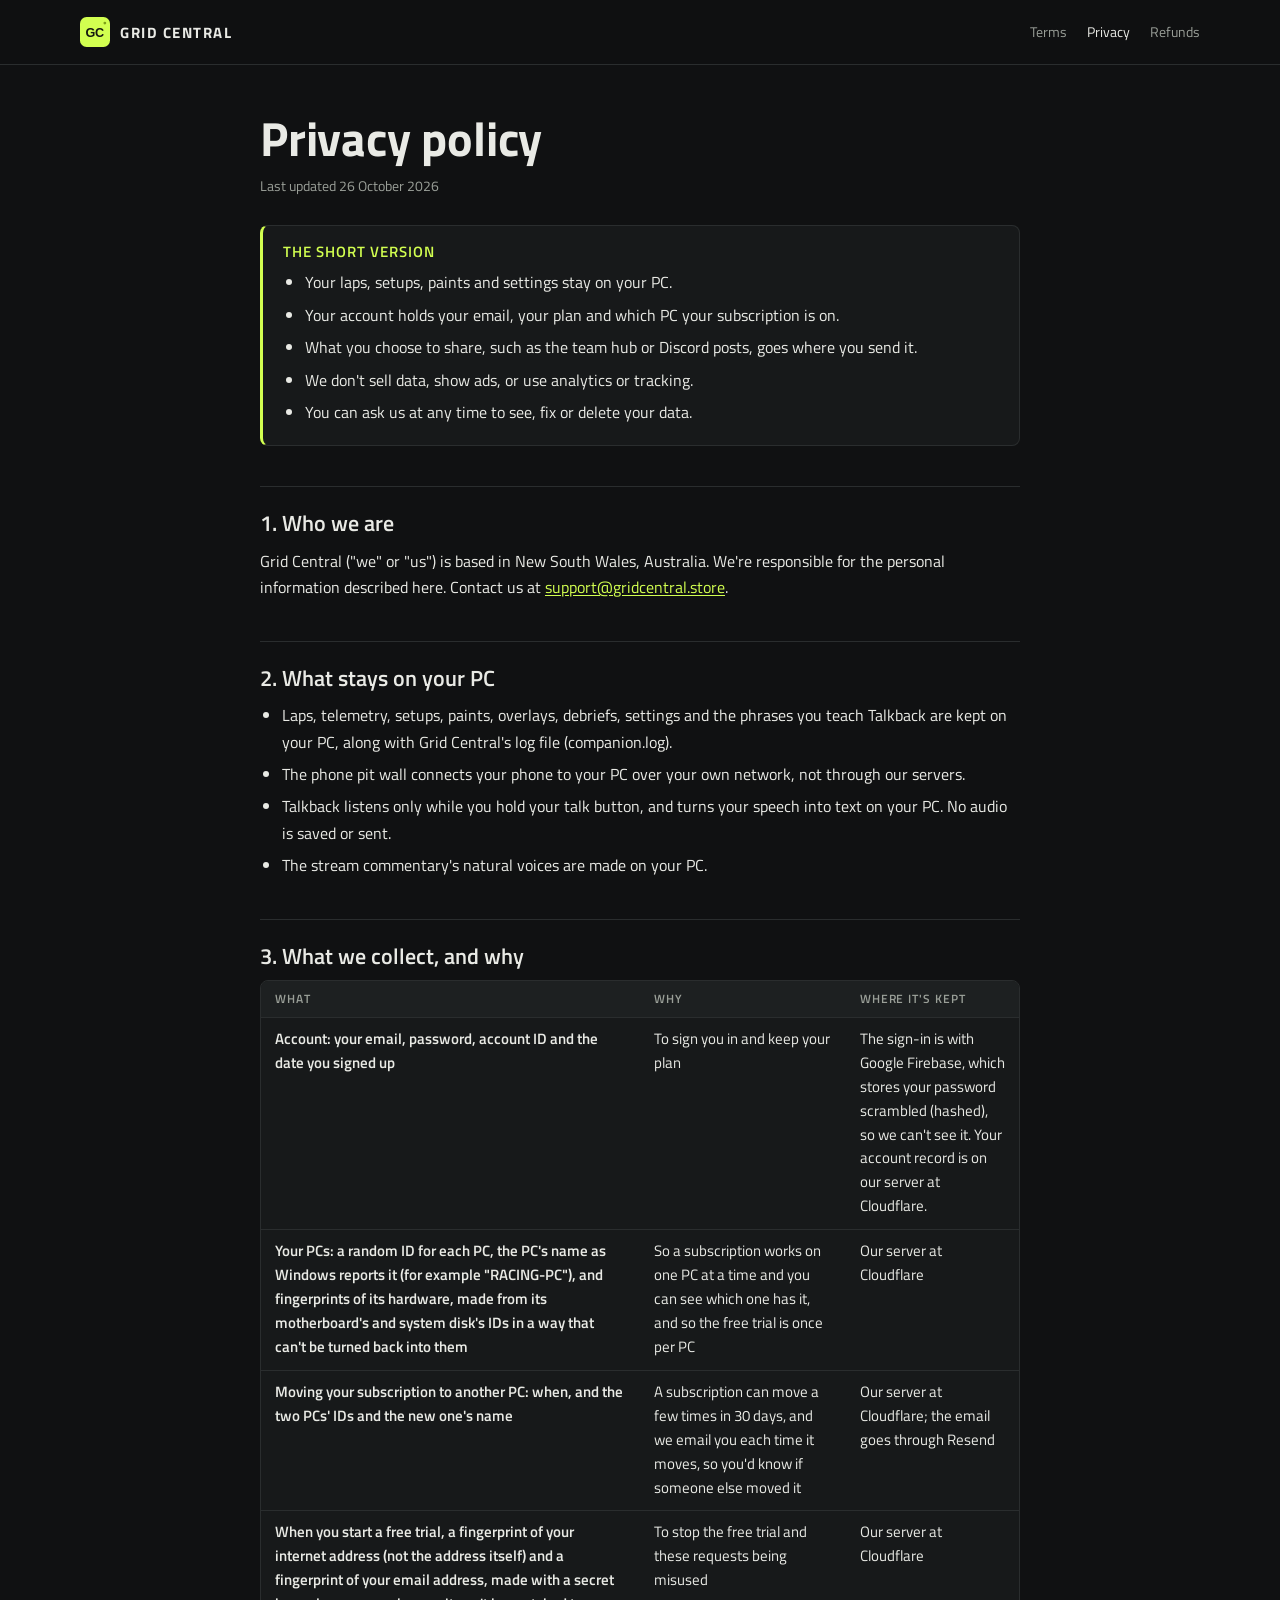
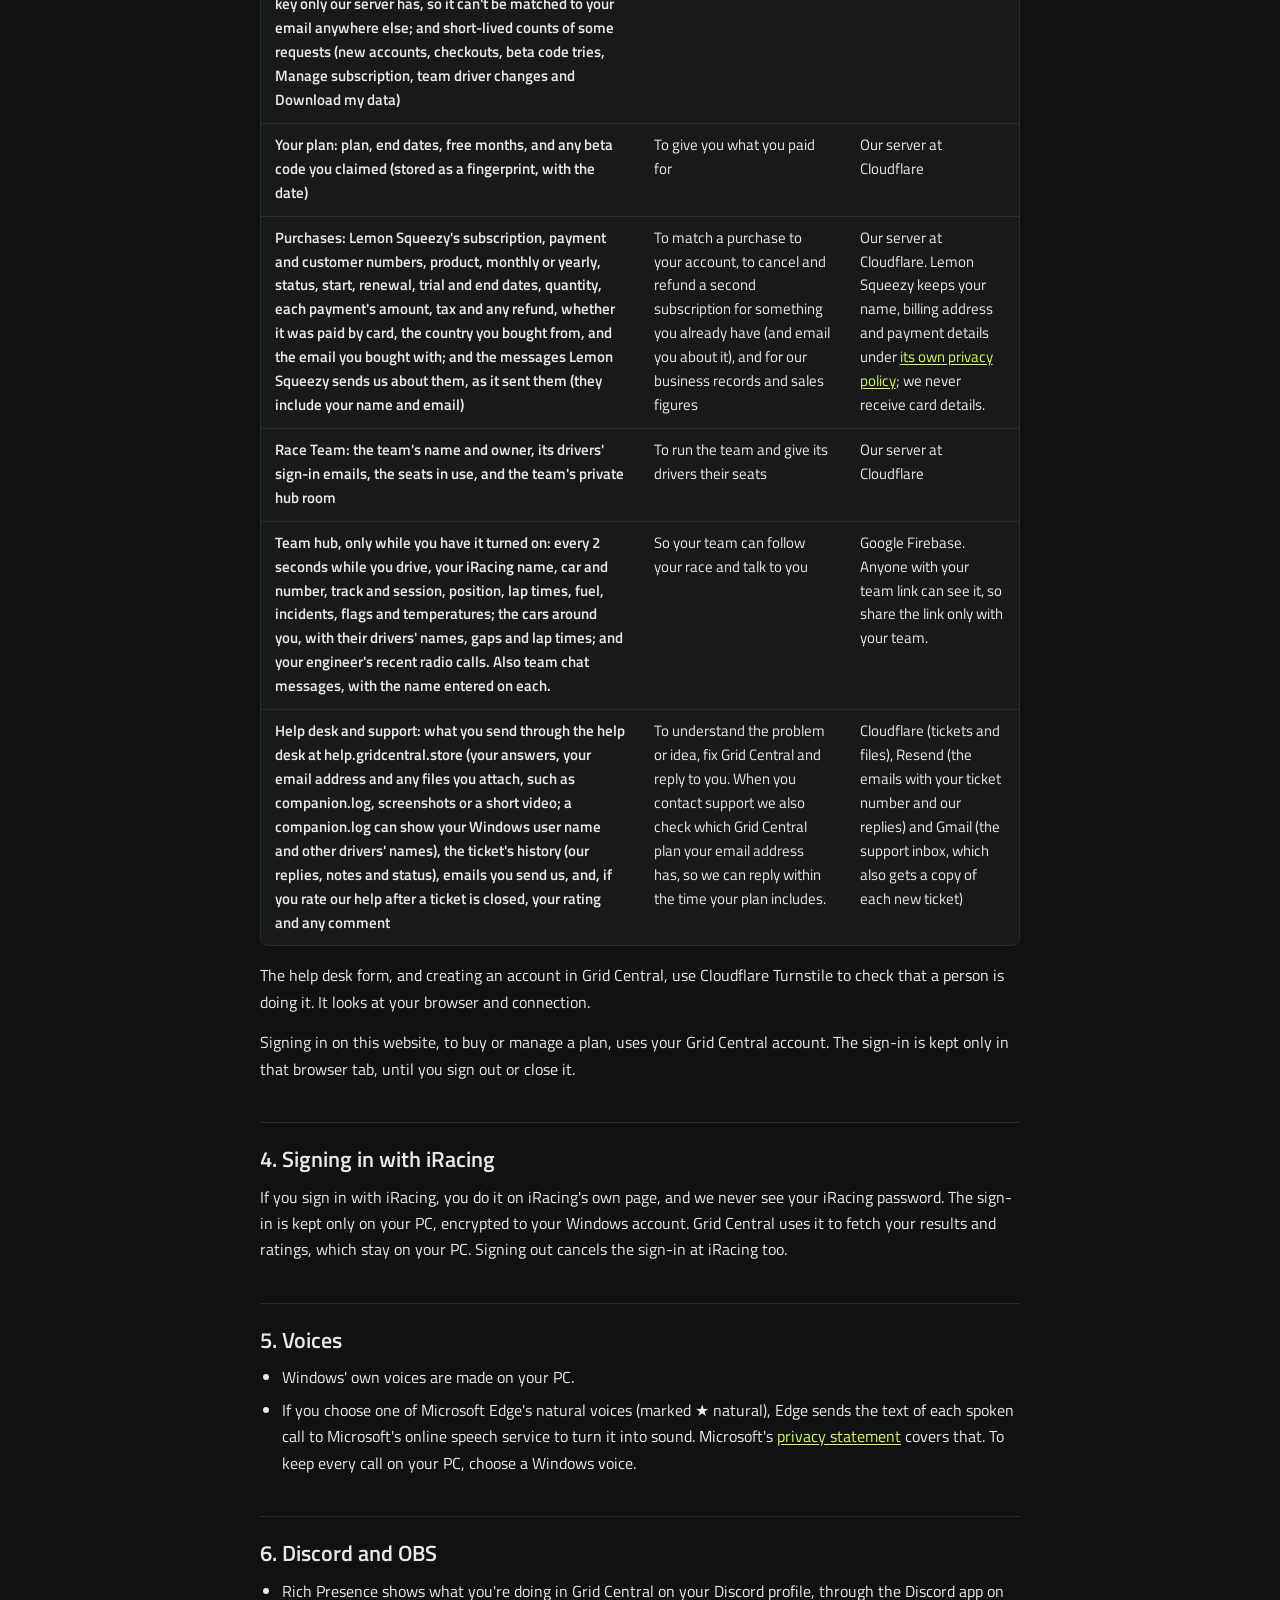
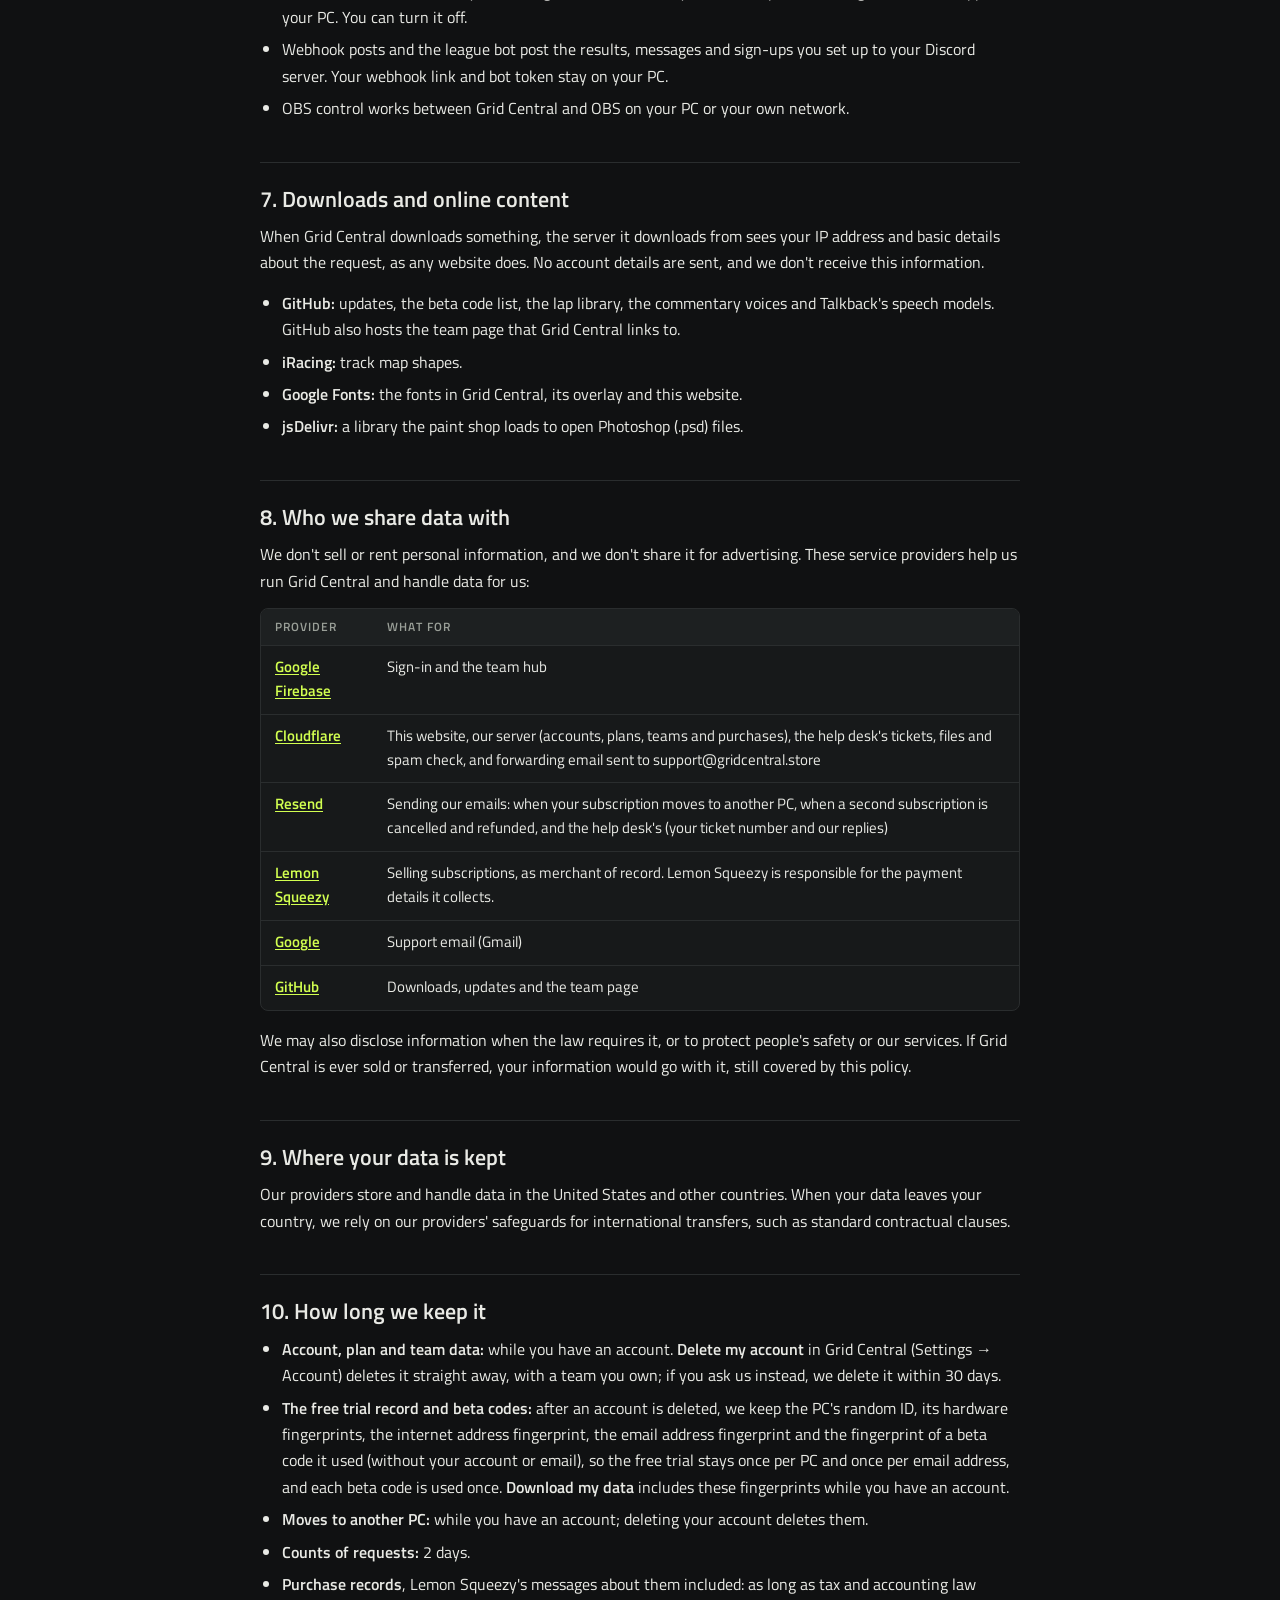
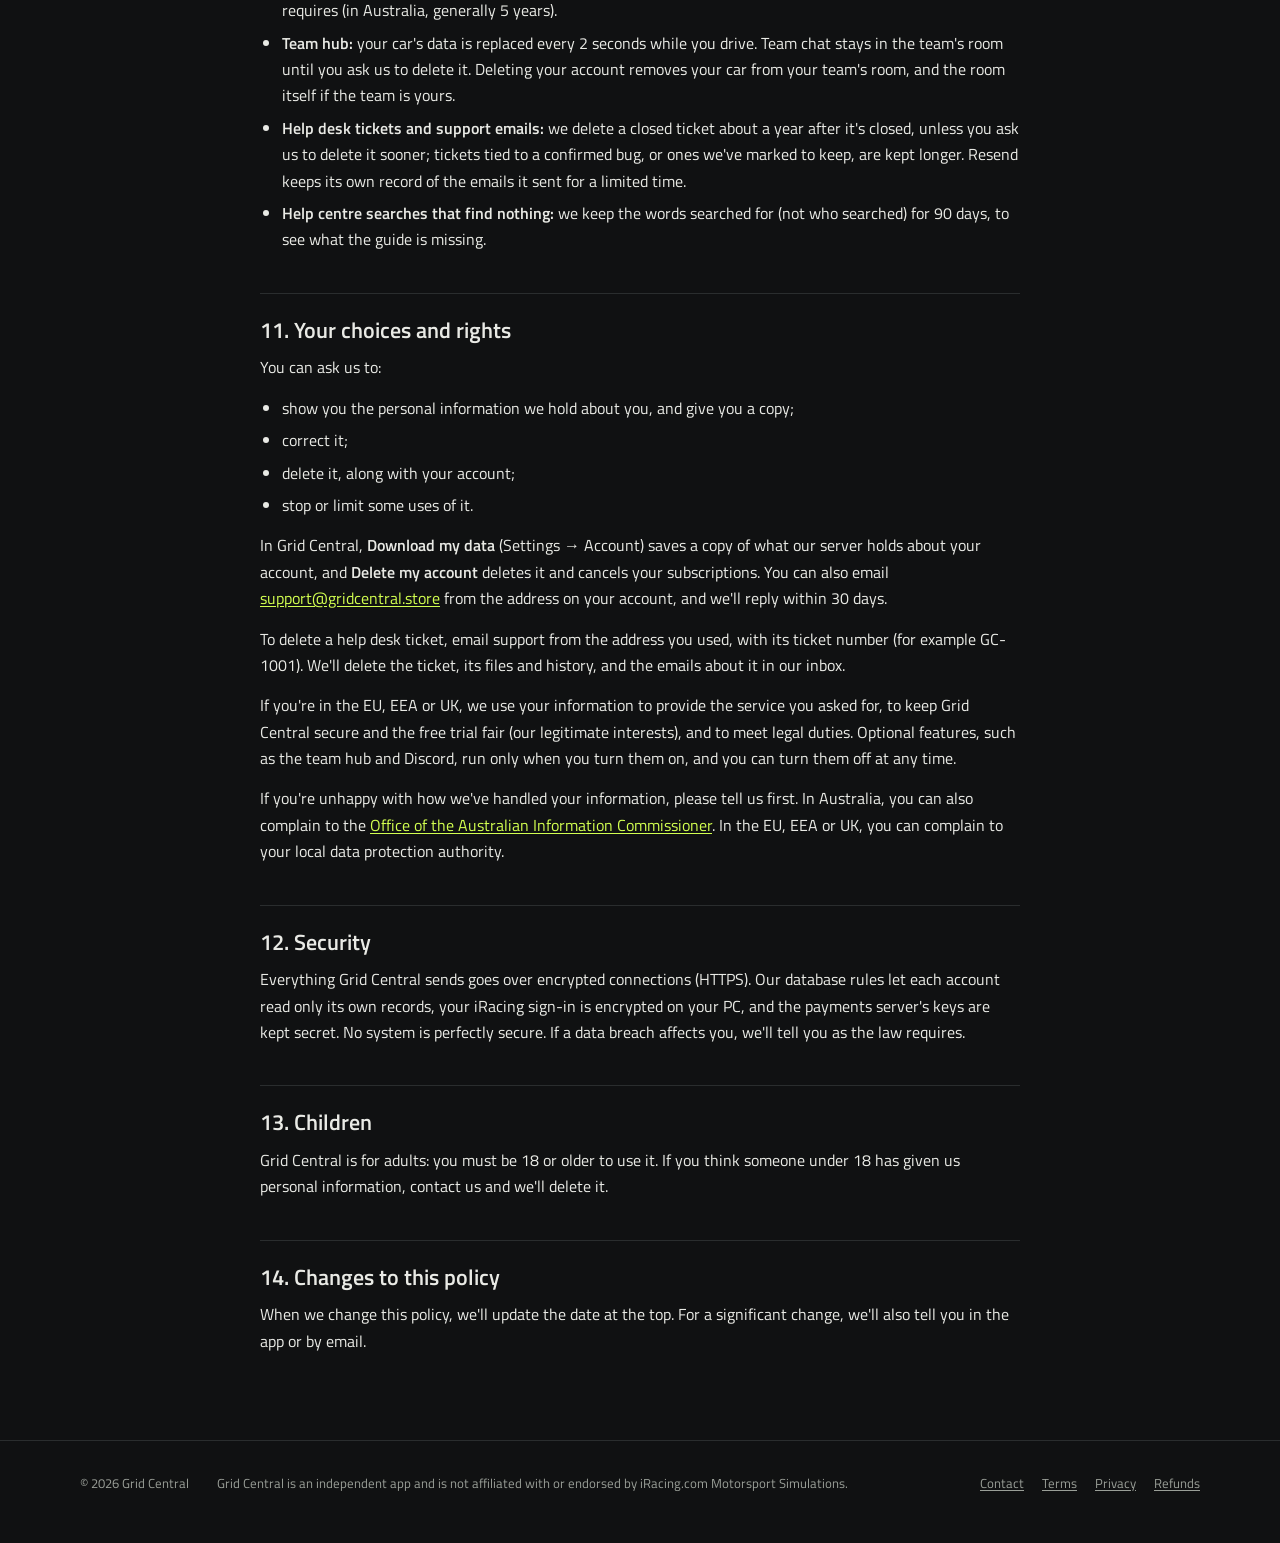
==== privacy.html @ d2983dd3 "Add files via upload" ====
<!doctype html>
<html lang="en">
<head>
<meta charset="utf-8">
<meta name="viewport" content="width=device-width, initial-scale=1">
<title>Privacy policy · Grid Central</title>
<meta name="description" content="What Grid Central keeps on your PC, what it sends, who it shares it with, and how to see or delete your data.">
<link rel="icon" href="site/icon.svg" type="image/svg+xml">
<link rel="stylesheet" href="site/fonts/fonts.css">
<link rel="stylesheet" href="site/legal.css">
</head>
<body>
<header>
  <div class="wrap">
    <a class="brand" href="index.html"><img src="site/icon.svg" alt="">GRID CENTRAL</a>
    <nav aria-label="Legal">
      <a href="terms.html">Terms</a>
      <a href="privacy.html" aria-current="page">Privacy</a>
      <a href="refunds.html">Refunds</a>
    </nav>
  </div>
</header>

<main>
  <h1>Privacy policy</h1>
  <p class="updated">Last updated 26 October 2026</p>

  <section class="short" aria-labelledby="short-h">
    <h2 id="short-h">The short version</h2>
    <ul>
      <li>Your laps, setups, paints and settings stay on your PC.</li>
      <li>Your account holds your email, your plan and which PC your subscription is on.</li>
      <li>What you choose to share, such as the team hub or Discord posts, goes where you send it.</li>
      <li>We don't sell data, show ads, or use analytics or tracking.</li>
      <li>You can ask us at any time to see, fix or delete your data.</li>
    </ul>
  </section>

  <h2 id="who">1. Who we are</h2>
  <p>Grid Central ("we" or "us") is based in New South Wales, Australia. We're responsible for the personal information described here. Contact us at <a href="mailto:support@gridcentral.store">support@gridcentral.store</a>.</p>

  <h2 id="on-your-pc">2. What stays on your PC</h2>
  <ul>
    <li>Laps, telemetry, setups, paints, overlays, debriefs, settings and the phrases you teach Talkback are kept on your PC, along with Grid Central's log file (companion.log).</li>
    <li>The phone pit wall connects your phone to your PC over your own network, not through our servers.</li>
    <li>Talkback listens only while you hold your talk button, and turns your speech into text on your PC. No audio is saved or sent.</li>
    <li>The stream commentary's natural voices are made on your PC.</li>
  </ul>

  <h2 id="collect">3. What we collect, and why</h2>
  <div class="table-wrap">
    <table>
      <thead><tr><th scope="col">What</th><th scope="col">Why</th><th scope="col">Where it's kept</th></tr></thead>
      <tbody>
        <tr>
          <th scope="row">Account: your email, password, account ID and the date you signed up</th>
          <td data-label="Why">To sign you in and keep your plan</td>
          <td data-label="Where">The sign-in is with Google Firebase, which stores your password scrambled (hashed), so we can't see it. Your account record is on our server at Cloudflare.</td>
        </tr>
        <tr>
          <th scope="row">Your PCs: a random ID for each PC, the PC's name as Windows reports it (for example "RACING-PC"), and fingerprints of its hardware, made from its motherboard's and system disk's IDs in a way that can't be turned back into them</th>
          <td data-label="Why">So a subscription works on one PC at a time and you can see which one has it, and so the free trial is once per PC</td>
          <td data-label="Where">Our server at Cloudflare</td>
        </tr>
        <tr>
          <th scope="row">Moving your subscription to another PC: when, and the two PCs' IDs and the new one's name</th>
          <td data-label="Why">A subscription can move a few times in 30 days, and we email you each time it moves, so you'd know if someone else moved it</td>
          <td data-label="Where">Our server at Cloudflare; the email goes through Resend</td>
        </tr>
        <tr>
          <th scope="row">When you start a free trial, a fingerprint of your internet address (not the address itself) and a fingerprint of your email address, made with a secret key only our server has, so it can't be matched to your email anywhere else; and short-lived counts of some requests (new accounts, checkouts, beta code tries, Manage subscription, team driver changes and Download my data)</th>
          <td data-label="Why">To stop the free trial and these requests being misused</td>
          <td data-label="Where">Our server at Cloudflare</td>
        </tr>
        <tr>
          <th scope="row">Your plan: plan, end dates, free months, and any beta code you claimed (stored as a fingerprint, with the date)</th>
          <td data-label="Why">To give you what you paid for</td>
          <td data-label="Where">Our server at Cloudflare</td>
        </tr>
        <tr>
          <th scope="row">Purchases: Lemon Squeezy's subscription, payment and customer numbers, product, monthly or yearly, status, start, renewal, trial and end dates, quantity, each payment's amount, tax and any refund, whether it was paid by card, the country you bought from, and the email you bought with; and the messages Lemon Squeezy sends us about them, as it sent them (they include your name and email)</th>
          <td data-label="Why">To match a purchase to your account, to cancel and refund a second subscription for something you already have (and email you about it), and for our business records and sales figures</td>
          <td data-label="Where">Our server at Cloudflare. Lemon Squeezy keeps your name, billing address and payment details under <a href="https://www.lemonsqueezy.com/privacy">its own privacy policy</a>; we never receive card details.</td>
        </tr>
        <tr>
          <th scope="row">Race Team: the team's name and owner, its drivers' sign-in emails, the seats in use, and the team's private hub room</th>
          <td data-label="Why">To run the team and give its drivers their seats</td>
          <td data-label="Where">Our server at Cloudflare</td>
        </tr>
        <tr>
          <th scope="row">Team hub, only while you have it turned on: every 2 seconds while you drive, your iRacing name, car and number, track and session, position, lap times, fuel, incidents, flags and temperatures; the cars around you, with their drivers' names, gaps and lap times; and your engineer's recent radio calls. Also team chat messages, with the name entered on each.</th>
          <td data-label="Why">So your team can follow your race and talk to you</td>
          <td data-label="Where">Google Firebase. Anyone with your team link can see it, so share the link only with your team.</td>
        </tr>
        <tr>
          <th scope="row">Help desk and support: what you send through the help desk at help.gridcentral.store (your answers, your email address and any files you attach, such as companion.log, screenshots or a short video; a companion.log can show your Windows user name and other drivers' names), the ticket's history (our replies, notes and status), emails you send us, and, if you rate our help after a ticket is closed, your rating and any comment</th>
          <td data-label="Why">To understand the problem or idea, fix Grid Central and reply to you. When you contact support we also check which Grid Central plan your email address has, so we can reply within the time your plan includes.</td>
          <td data-label="Where">Cloudflare (tickets and files), Resend (the emails with your ticket number and our replies) and Gmail (the support inbox, which also gets a copy of each new ticket)</td>
        </tr>
      </tbody>
    </table>
  </div>
  <p>The help desk form, and creating an account in Grid Central, use Cloudflare Turnstile to check that a person is doing it. It looks at your browser and connection.</p>
  <p>Signing in on this website, to buy or manage a plan, uses your Grid Central account. The sign-in is kept only in that browser tab, until you sign out or close it.</p>

  <h2 id="iracing">4. Signing in with iRacing</h2>
  <p>If you sign in with iRacing, you do it on iRacing's own page, and we never see your iRacing password. The sign-in is kept only on your PC, encrypted to your Windows account. Grid Central uses it to fetch your results and ratings, which stay on your PC. Signing out cancels the sign-in at iRacing too.</p>

  <h2 id="voices">5. Voices</h2>
  <ul>
    <li>Windows' own voices are made on your PC.</li>
    <li>If you choose one of Microsoft Edge's natural voices (marked ★ natural), Edge sends the text of each spoken call to Microsoft's online speech service to turn it into sound. Microsoft's <a href="https://privacy.microsoft.com/privacystatement">privacy statement</a> covers that. To keep every call on your PC, choose a Windows voice.</li>
  </ul>

  <h2 id="discord">6. Discord and OBS</h2>
  <ul>
    <li>Rich Presence shows what you're doing in Grid Central on your Discord profile, through the Discord app on your PC. You can turn it off.</li>
    <li>Webhook posts and the league bot post the results, messages and sign-ups you set up to your Discord server. Your webhook link and bot token stay on your PC.</li>
    <li>OBS control works between Grid Central and OBS on your PC or your own network.</li>
  </ul>

  <h2 id="downloads">7. Downloads and online content</h2>
  <p>When Grid Central downloads something, the server it downloads from sees your IP address and basic details about the request, as any website does. No account details are sent, and we don't receive this information.</p>
  <ul>
    <li><strong>GitHub:</strong> updates, the beta code list, the lap library, the commentary voices and Talkback's speech models. GitHub also hosts the team page that Grid Central links to.</li>
    <li><strong>iRacing:</strong> track map shapes.</li>
    <li><strong>Google Fonts:</strong> the fonts in Grid Central, its overlay and this website.</li>
    <li><strong>jsDelivr:</strong> a library the paint shop loads to open Photoshop (.psd) files.</li>
  </ul>

  <h2 id="sharing">8. Who we share data with</h2>
  <p>We don't sell or rent personal information, and we don't share it for advertising. These service providers help us run Grid Central and handle data for us:</p>
  <div class="table-wrap">
    <table>
      <thead><tr><th scope="col">Provider</th><th scope="col">What for</th></tr></thead>
      <tbody>
        <tr><th scope="row"><a href="https://firebase.google.com/support/privacy">Google Firebase</a></th><td data-label="What for">Sign-in and the team hub</td></tr>
        <tr><th scope="row"><a href="https://www.cloudflare.com/privacypolicy/">Cloudflare</a></th><td data-label="What for">This website, our server (accounts, plans, teams and purchases), the help desk's tickets, files and spam check, and forwarding email sent to support@gridcentral.store</td></tr>
        <tr><th scope="row"><a href="https://resend.com/legal/privacy-policy">Resend</a></th><td data-label="What for">Sending our emails: when your subscription moves to another PC, when a second subscription is cancelled and refunded, and the help desk's (your ticket number and our replies)</td></tr>
        <tr><th scope="row"><a href="https://www.lemonsqueezy.com/privacy">Lemon Squeezy</a></th><td data-label="What for">Selling subscriptions, as merchant of record. Lemon Squeezy is responsible for the payment details it collects.</td></tr>
        <tr><th scope="row"><a href="https://policies.google.com/privacy">Google</a></th><td data-label="What for">Support email (Gmail)</td></tr>
        <tr><th scope="row"><a href="https://docs.github.com/en/site-policy/privacy-policies/github-general-privacy-statement">GitHub</a></th><td data-label="What for">Downloads, updates and the team page</td></tr>
      </tbody>
    </table>
  </div>
  <p>We may also disclose information when the law requires it, or to protect people's safety or our services. If Grid Central is ever sold or transferred, your information would go with it, still covered by this policy.</p>

  <h2 id="where">9. Where your data is kept</h2>
  <p>Our providers store and handle data in the United States and other countries. When your data leaves your country, we rely on our providers' safeguards for international transfers, such as standard contractual clauses.</p>

  <h2 id="how-long">10. How long we keep it</h2>
  <ul>
    <li><strong>Account, plan and team data:</strong> while you have an account. <strong>Delete my account</strong> in Grid Central (Settings → Account) deletes it straight away, with a team you own; if you ask us instead, we delete it within 30 days.</li>
    <li><strong>The free trial record and beta codes:</strong> after an account is deleted, we keep the PC's random ID, its hardware fingerprints, the internet address fingerprint, the email address fingerprint and the fingerprint of a beta code it used (without your account or email), so the free trial stays once per PC and once per email address, and each beta code is used once. <strong>Download my data</strong> includes these fingerprints while you have an account.</li>
    <li><strong>Moves to another PC:</strong> while you have an account; deleting your account deletes them.</li>
    <li><strong>Counts of requests:</strong> 2 days.</li>
    <li><strong>Purchase records</strong>, Lemon Squeezy's messages about them included: as long as tax and accounting law requires (in Australia, generally 5 years).</li>
    <li><strong>Team hub:</strong> your car's data is replaced every 2 seconds while you drive. Team chat stays in the team's room until you ask us to delete it. Deleting your account removes your car from your team's room, and the room itself if the team is yours.</li>
    <li><strong>Help desk tickets and support emails:</strong> we delete a closed ticket about a year after it's closed, unless you ask us to delete it sooner; tickets tied to a confirmed bug, or ones we've marked to keep, are kept longer. Resend keeps its own record of the emails it sent for a limited time.</li>
    <li><strong>Help centre searches that find nothing:</strong> we keep the words searched for (not who searched) for 90 days, to see what the guide is missing.</li>
  </ul>

  <h2 id="rights">11. Your choices and rights</h2>
  <p>You can ask us to:</p>
  <ul>
    <li>show you the personal information we hold about you, and give you a copy;</li>
    <li>correct it;</li>
    <li>delete it, along with your account;</li>
    <li>stop or limit some uses of it.</li>
  </ul>
  <p>In Grid Central, <strong>Download my data</strong> (Settings → Account) saves a copy of what our server holds about your account, and <strong>Delete my account</strong> deletes it and cancels your subscriptions. You can also email <a href="mailto:support@gridcentral.store">support@gridcentral.store</a> from the address on your account, and we'll reply within 30 days.</p>
  <p>To delete a help desk ticket, email support from the address you used, with its ticket number (for example GC-1001). We'll delete the ticket, its files and history, and the emails about it in our inbox.</p>
  <p>If you're in the EU, EEA or UK, we use your information to provide the service you asked for, to keep Grid Central secure and the free trial fair (our legitimate interests), and to meet legal duties. Optional features, such as the team hub and Discord, run only when you turn them on, and you can turn them off at any time.</p>
  <p>If you're unhappy with how we've handled your information, please tell us first. In Australia, you can also complain to the <a href="https://www.oaic.gov.au/">Office of the Australian Information Commissioner</a>. In the EU, EEA or UK, you can complain to your local data protection authority.</p>

  <h2 id="security">12. Security</h2>
  <p>Everything Grid Central sends goes over encrypted connections (HTTPS). Our database rules let each account read only its own records, your iRacing sign-in is encrypted on your PC, and the payments server's keys are kept secret. No system is perfectly secure. If a data breach affects you, we'll tell you as the law requires.</p>

  <h2 id="children">13. Children</h2>
  <p>Grid Central is for adults: you must be 18 or older to use it. If you think someone under 18 has given us personal information, contact us and we'll delete it.</p>

  <h2 id="changes">14. Changes to this policy</h2>
  <p>When we change this policy, we'll update the date at the top. For a significant change, we'll also tell you in the app or by email.</p>
</main>

<footer>
  <div class="wrap">
    <span>© 2026 Grid Central</span>
    <span>Grid Central is an independent app and is not affiliated with or endorsed by iRacing.com Motorsport Simulations.</span>
    <div class="links">
      <a href="mailto:support@gridcentral.store?subject=Grid%20Central%3A%20help">Contact</a>
      <a href="terms.html">Terms</a>
      <a href="privacy.html">Privacy</a>
      <a href="refunds.html">Refunds</a>
    </div>
  </div>
</footer>
</body>
</html>
---- site/fonts/fonts.css ----
/* Grid Central's fonts, bundled so nothing is fetched from Google, all under the SIL Open Font License 1.1 (see the
   OFL-*.txt files): Titillium Web is the app's text (owner, 21 Oct 2026), Space Grotesk its logo, and DM Sans and
   Space Grotesk the overlays' and the paint shop's. In the latin and latin-ext subsets as Google Fonts serves them:
   DM Sans v17 and Space Grotesk v22 (variable, 400-700, fetched 18 Oct 2026), Titillium Web v19 (400, 600 and 700,
   fetched 21 Oct 2026; it has no 500, so 500 shows as 400). */
/* DM Sans, latin-ext */
@font-face {
  font-family: 'DM Sans';
  font-style: normal;
  font-weight: 400 700;
  font-display: swap;
  src: url(DMSans-latin-ext.woff2) format('woff2');
  unicode-range: U+0100-02BA, U+02BD-02C5, U+02C7-02CC, U+02CE-02D7, U+02DD-02FF, U+0304, U+0308, U+0329, U+1D00-1DBF, U+1E00-1E9F, U+1EF2-1EFF, U+2020, U+20A0-20AB, U+20AD-20C4, U+2113, U+2C60-2C7F, U+A720-A7FF;
}
/* DM Sans, latin */
@font-face {
  font-family: 'DM Sans';
  font-style: normal;
  font-weight: 400 700;
  font-display: swap;
  src: url(DMSans-latin.woff2) format('woff2');
  unicode-range: U+0000-00FF, U+0131, U+0152-0153, U+02BB-02BC, U+02C6, U+02DA, U+02DC, U+0304, U+0308, U+0329, U+2000-206F, U+20AC, U+2122, U+2191, U+2193, U+2212, U+2215, U+FEFF, U+FFFD;
}
/* Space Grotesk, latin-ext */
@font-face {
  font-family: 'Space Grotesk';
  font-style: normal;
  font-weight: 400 700;
  font-display: swap;
  src: url(SpaceGrotesk-latin-ext.woff2) format('woff2');
  unicode-range: U+0100-02BA, U+02BD-02C5, U+02C7-02CC, U+02CE-02D7, U+02DD-02FF, U+0304, U+0308, U+0329, U+1D00-1DBF, U+1E00-1E9F, U+1EF2-1EFF, U+2020, U+20A0-20AB, U+20AD-20C4, U+2113, U+2C60-2C7F, U+A720-A7FF;
}
/* Space Grotesk, latin */
@font-face {
  font-family: 'Space Grotesk';
  font-style: normal;
  font-weight: 400 700;
  font-display: swap;
  src: url(SpaceGrotesk-latin.woff2) format('woff2');
  unicode-range: U+0000-00FF, U+0131, U+0152-0153, U+02BB-02BC, U+02C6, U+02DA, U+02DC, U+0304, U+0308, U+0329, U+2000-206F, U+20AC, U+2122, U+2191, U+2193, U+2212, U+2215, U+FEFF, U+FFFD;
}
/* Titillium Web 400, latin-ext */
@font-face {
  font-family: 'Titillium Web';
  font-style: normal;
  font-weight: 400;
  font-display: swap;
  src: url(TitilliumWeb-400-latin-ext.woff2) format('woff2');
  unicode-range: U+0100-02BA, U+02BD-02C5, U+02C7-02CC, U+02CE-02D7, U+02DD-02FF, U+0304, U+0308, U+0329, U+1D00-1DBF, U+1E00-1E9F, U+1EF2-1EFF, U+2020, U+20A0-20AB, U+20AD-20C4, U+2113, U+2C60-2C7F, U+A720-A7FF;
}
/* Titillium Web 400, latin */
@font-face {
  font-family: 'Titillium Web';
  font-style: normal;
  font-weight: 400;
  font-display: swap;
  src: url(TitilliumWeb-400-latin.woff2) format('woff2');
  unicode-range: U+0000-00FF, U+0131, U+0152-0153, U+02BB-02BC, U+02C6, U+02DA, U+02DC, U+0304, U+0308, U+0329, U+2000-206F, U+20AC, U+2122, U+2191, U+2193, U+2212, U+2215, U+FEFF, U+FFFD;
}
/* Titillium Web 600, latin-ext */
@font-face {
  font-family: 'Titillium Web';
  font-style: normal;
  font-weight: 600;
  font-display: swap;
  src: url(TitilliumWeb-600-latin-ext.woff2) format('woff2');
  unicode-range: U+0100-02BA, U+02BD-02C5, U+02C7-02CC, U+02CE-02D7, U+02DD-02FF, U+0304, U+0308, U+0329, U+1D00-1DBF, U+1E00-1E9F, U+1EF2-1EFF, U+2020, U+20A0-20AB, U+20AD-20C4, U+2113, U+2C60-2C7F, U+A720-A7FF;
}
/* Titillium Web 600, latin */
@font-face {
  font-family: 'Titillium Web';
  font-style: normal;
  font-weight: 600;
  font-display: swap;
  src: url(TitilliumWeb-600-latin.woff2) format('woff2');
  unicode-range: U+0000-00FF, U+0131, U+0152-0153, U+02BB-02BC, U+02C6, U+02DA, U+02DC, U+0304, U+0308, U+0329, U+2000-206F, U+20AC, U+2122, U+2191, U+2193, U+2212, U+2215, U+FEFF, U+FFFD;
}
/* Titillium Web 700, latin-ext */
@font-face {
  font-family: 'Titillium Web';
  font-style: normal;
  font-weight: 700;
  font-display: swap;
  src: url(TitilliumWeb-700-latin-ext.woff2) format('woff2');
  unicode-range: U+0100-02BA, U+02BD-02C5, U+02C7-02CC, U+02CE-02D7, U+02DD-02FF, U+0304, U+0308, U+0329, U+1D00-1DBF, U+1E00-1E9F, U+1EF2-1EFF, U+2020, U+20A0-20AB, U+20AD-20C4, U+2113, U+2C60-2C7F, U+A720-A7FF;
}
/* Titillium Web 700, latin */
@font-face {
  font-family: 'Titillium Web';
  font-style: normal;
  font-weight: 700;
  font-display: swap;
  src: url(TitilliumWeb-700-latin.woff2) format('woff2');
  unicode-range: U+0000-00FF, U+0131, U+0152-0153, U+02BB-02BC, U+02C6, U+02DA, U+02DC, U+0304, U+0308, U+0329, U+2000-206F, U+20AC, U+2122, U+2191, U+2193, U+2212, U+2215, U+FEFF, U+FFFD;
}
---- site/legal.css ----
/* The terms, privacy and refund pages: one reading column in the website's colours and fonts. Tables turn into
   stacked rows on a phone, so nothing scrolls sideways. */
:root {
  --bg: #101112; --surface: #17191a; --surface-2: #1d2021; --border: #2a2d2e;
  --text: #e9eae5; --muted: #9a9f98; --lime: #d2ff50; --lime-ink: #151810; --warn: #ffb547;
  --font: 'Titillium Web', 'Segoe UI', Arial, sans-serif; --display: 'Titillium Web', 'Segoe UI', Arial, sans-serif; --brand: 'Space Grotesk', 'Titillium Web', sans-serif;
  color-scheme: dark;
}
* { box-sizing: border-box; }
body { margin: 0; background: var(--bg); color: var(--text); font: 16px/1.65 var(--font); }
a { color: var(--lime); text-underline-offset: 2px; }
:focus-visible { outline: 2px solid var(--lime); outline-offset: 2px; }
.wrap { width: min(1120px, 100% - 32px); margin: 0 auto; }

header { position: sticky; top: 0; z-index: 10; background: rgba(16, 17, 18, .92); backdrop-filter: blur(8px); border-bottom: 1px solid var(--border); }
header .wrap { display: flex; align-items: center; gap: 24px; min-height: 64px; flex-wrap: wrap; }
.brand { display: flex; align-items: center; gap: 10px; color: var(--text); text-decoration: none; font: 700 15px var(--brand); letter-spacing: 1.5px; }
.brand img { width: 30px; height: 30px; }
header nav { margin-left: auto; display: flex; gap: 20px; font-size: 14px; }
header nav a { color: var(--muted); text-decoration: none; }
header nav a:hover, header nav a[aria-current="page"] { color: var(--text); }

main { width: min(760px, 100% - 32px); margin: 0 auto; padding: 48px 0 72px; }
h1 { font: 700 clamp(34px, 6vw, 48px)/1.1 var(--display); letter-spacing: -.2px; margin: 0 0 8px; }
.updated { color: var(--muted); font-size: 14px; margin: 0 0 28px; }
h2 { font: 600 22px/1.3 var(--display); margin: 40px 0 10px; padding-top: 22px; border-top: 1px solid var(--border); }
h3 { font: 600 16px/1.4 var(--font); margin: 22px 0 6px; }
p, ul, ol { margin: 0 0 14px; }
ul, ol { padding-left: 22px; }
li { margin-bottom: 6px; }
strong { font-weight: 600; }

.short { background: var(--surface); border: 1px solid var(--border); border-left: 3px solid var(--lime); border-radius: 8px; padding: 16px 20px 6px; margin: 0 0 8px; }
.short h2 { margin: 0 0 8px; padding: 0; border: 0; font-size: 15px; letter-spacing: 1px; text-transform: uppercase; color: var(--lime); }

/* While the pages are drafts: a banner, and the answers still needed from the owner. */
.draft { background: color-mix(in srgb, var(--warn) 14%, var(--surface)); border: 1px solid color-mix(in srgb, var(--warn) 45%, transparent); color: var(--text); border-radius: 8px; padding: 12px 16px; font-size: 14px; margin: 0 0 24px; }
mark.todo { background: color-mix(in srgb, var(--warn) 22%, transparent); color: var(--warn); border-radius: 3px; padding: 0 3px; }

.table-wrap { background: var(--surface); border: 1px solid var(--border); border-radius: 8px; overflow-x: auto; margin: 0 0 16px; }
table { width: 100%; border-collapse: collapse; font-size: 14.5px; }
th, td { text-align: left; vertical-align: top; padding: 10px 14px; border-top: 1px solid var(--border); }
thead th { border-top: 0; background: var(--surface-2); color: var(--muted); font: 600 12px/1.3 var(--display); letter-spacing: .08em; text-transform: uppercase; }
tbody th { font-weight: 600; }

footer { border-top: 1px solid var(--border); padding: 32px 0 48px; color: var(--muted); font-size: 13px; }
footer .wrap { display: flex; flex-wrap: wrap; gap: 12px 28px; align-items: center; }
footer .links { display: flex; flex-wrap: wrap; gap: 18px; margin-left: auto; }
footer a { color: inherit; }

@media (max-width: 680px) {
  main { padding-top: 32px; }
  header nav { margin-left: 0; width: 100%; padding-bottom: 12px; }
  footer .links { margin-left: 0; }
  .table-wrap { overflow: visible; }
  table, tbody, tr, th, td { display: block; }
  thead { position: absolute; width: 1px; height: 1px; overflow: hidden; clip-path: inset(50%); }
  tr { padding: 12px 14px; border-top: 1px solid var(--border); }
  tbody tr:first-child { border-top: 0; }
  th, td { padding: 2px 0; border: 0; }
  td::before { content: attr(data-label) ": "; color: var(--muted); font-weight: 600; }
}
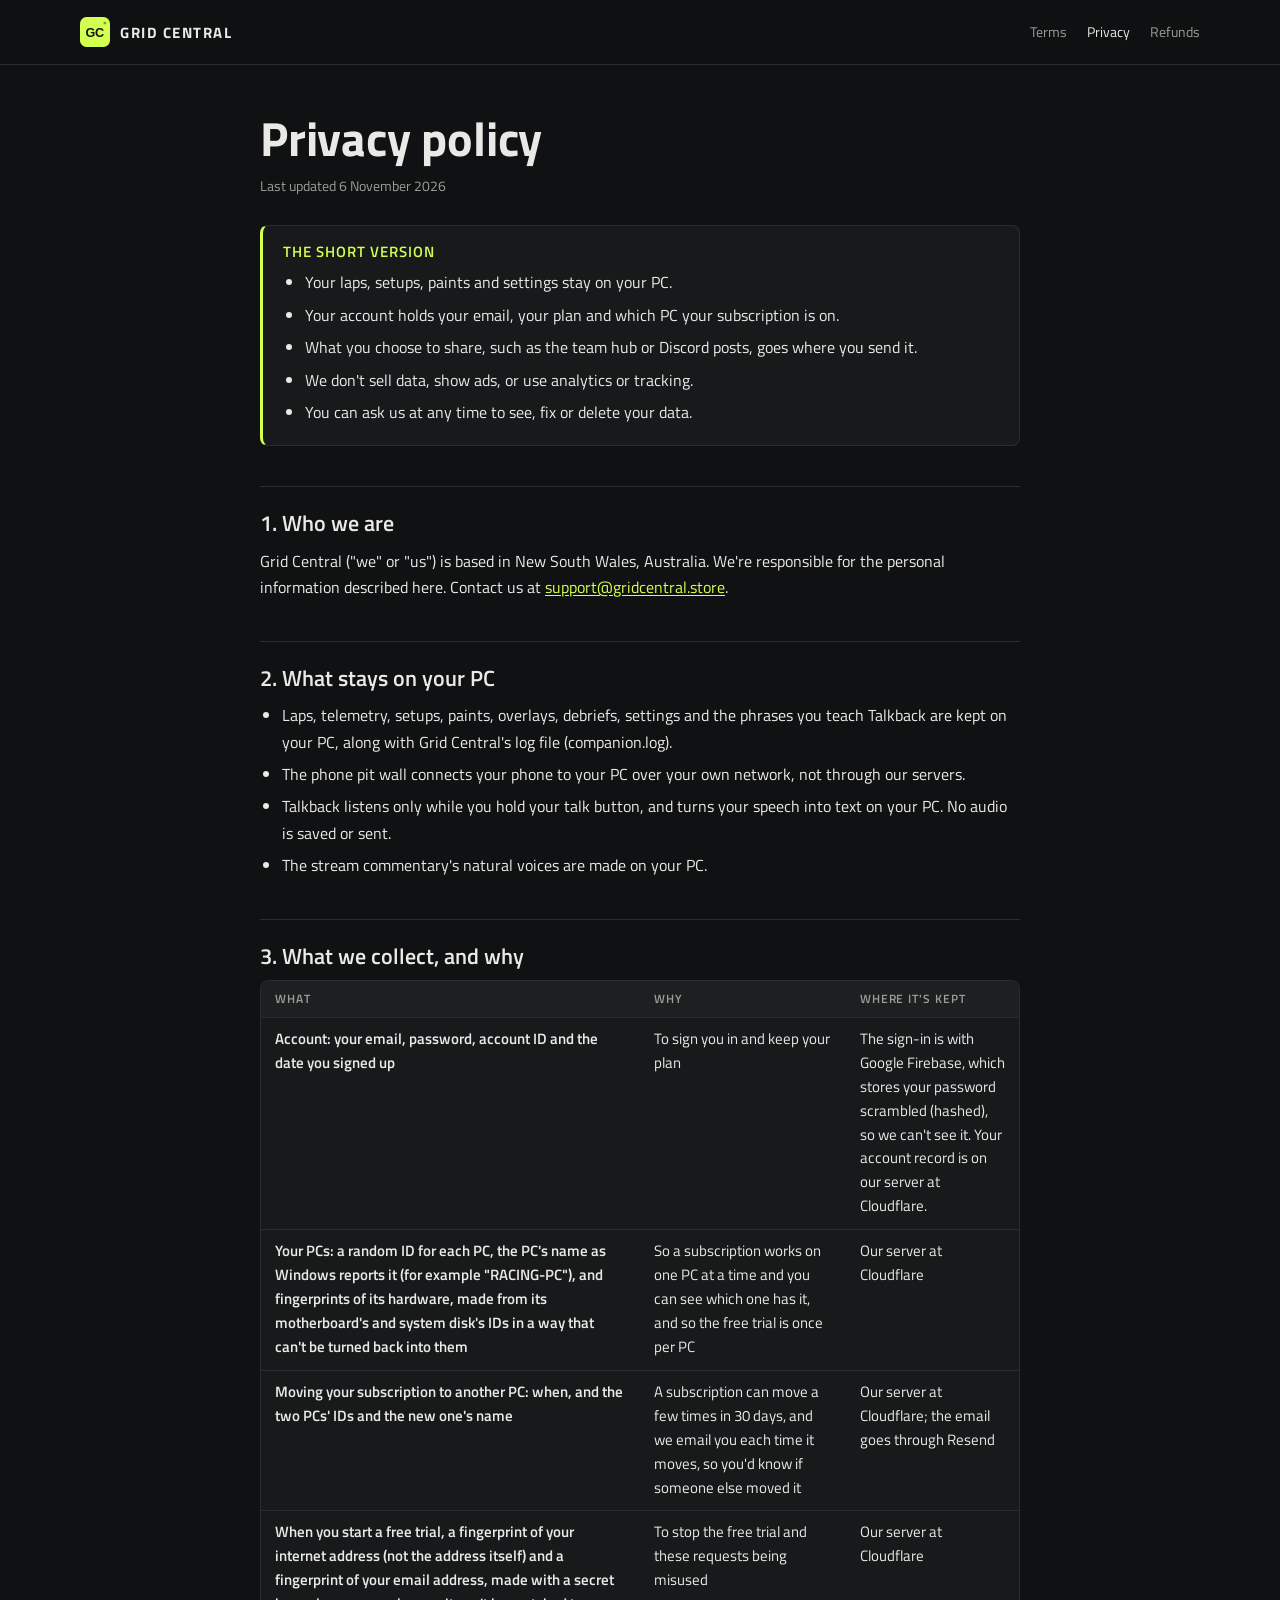
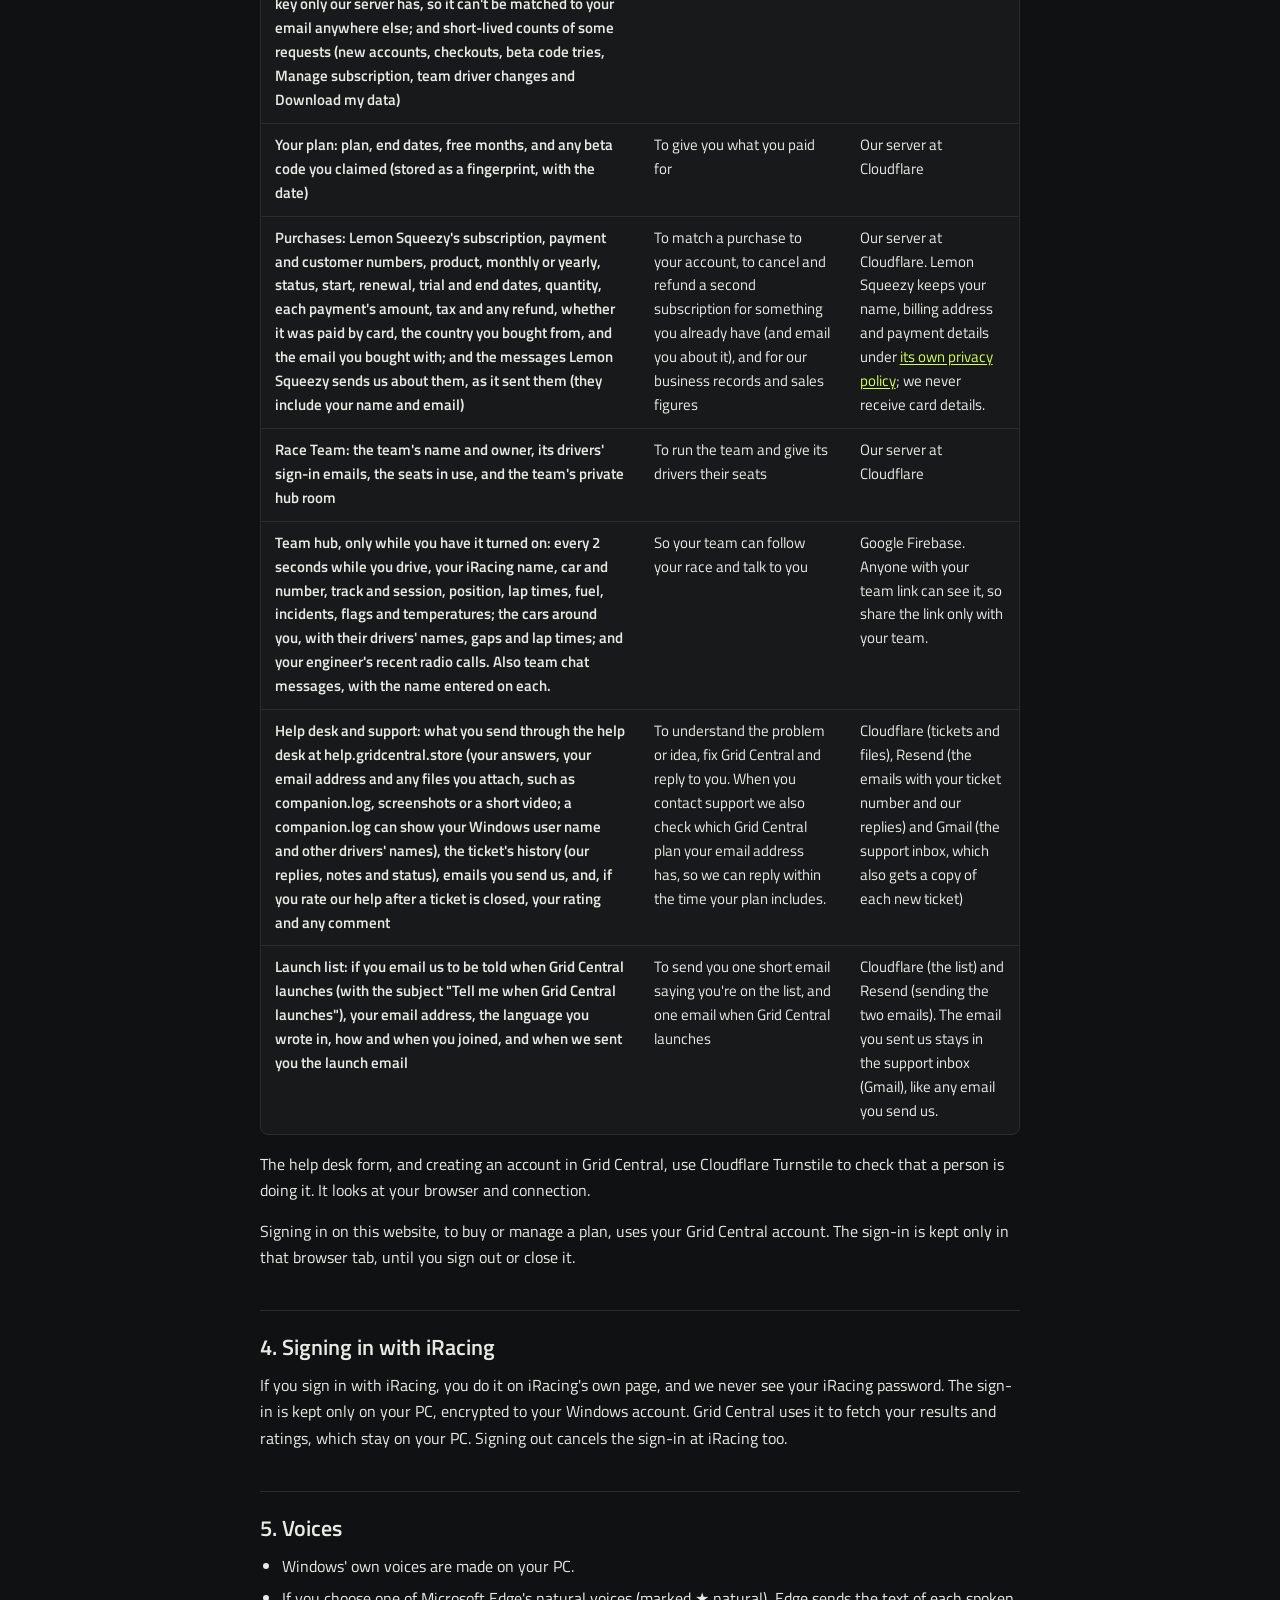
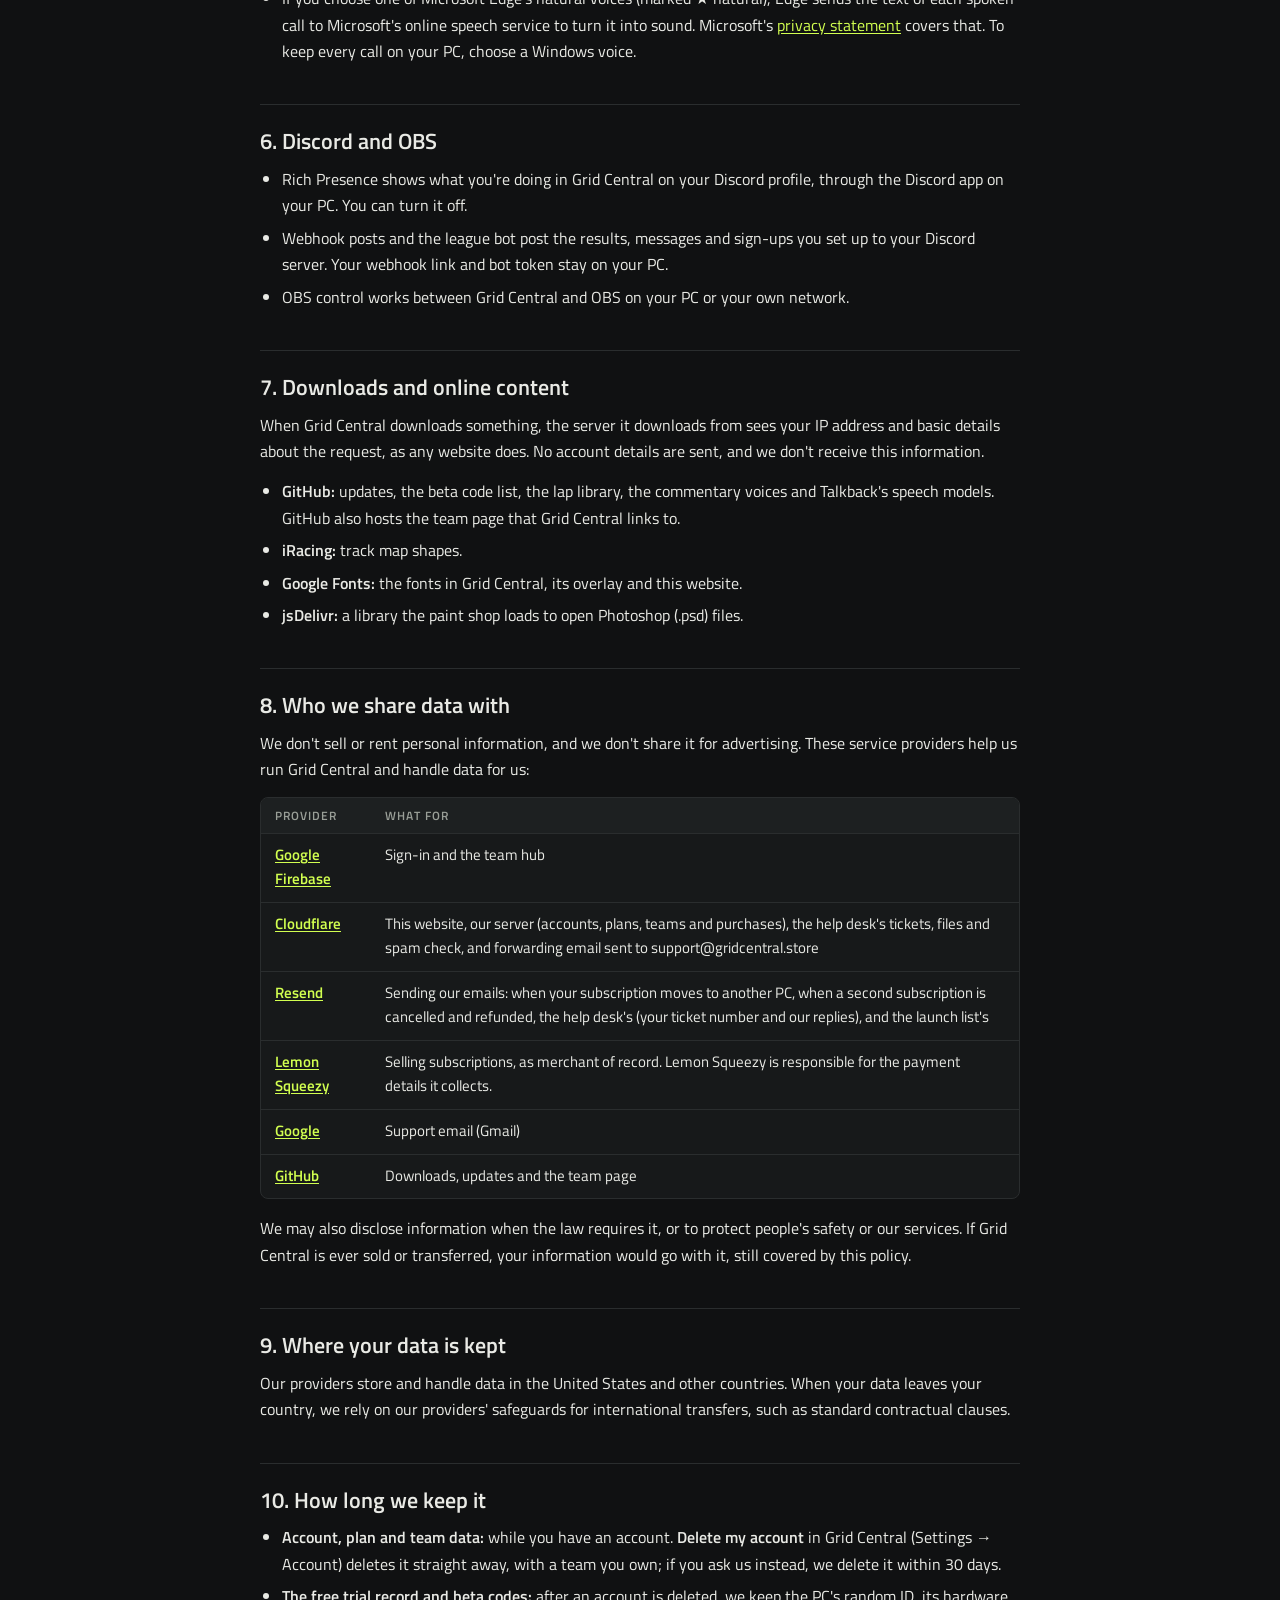
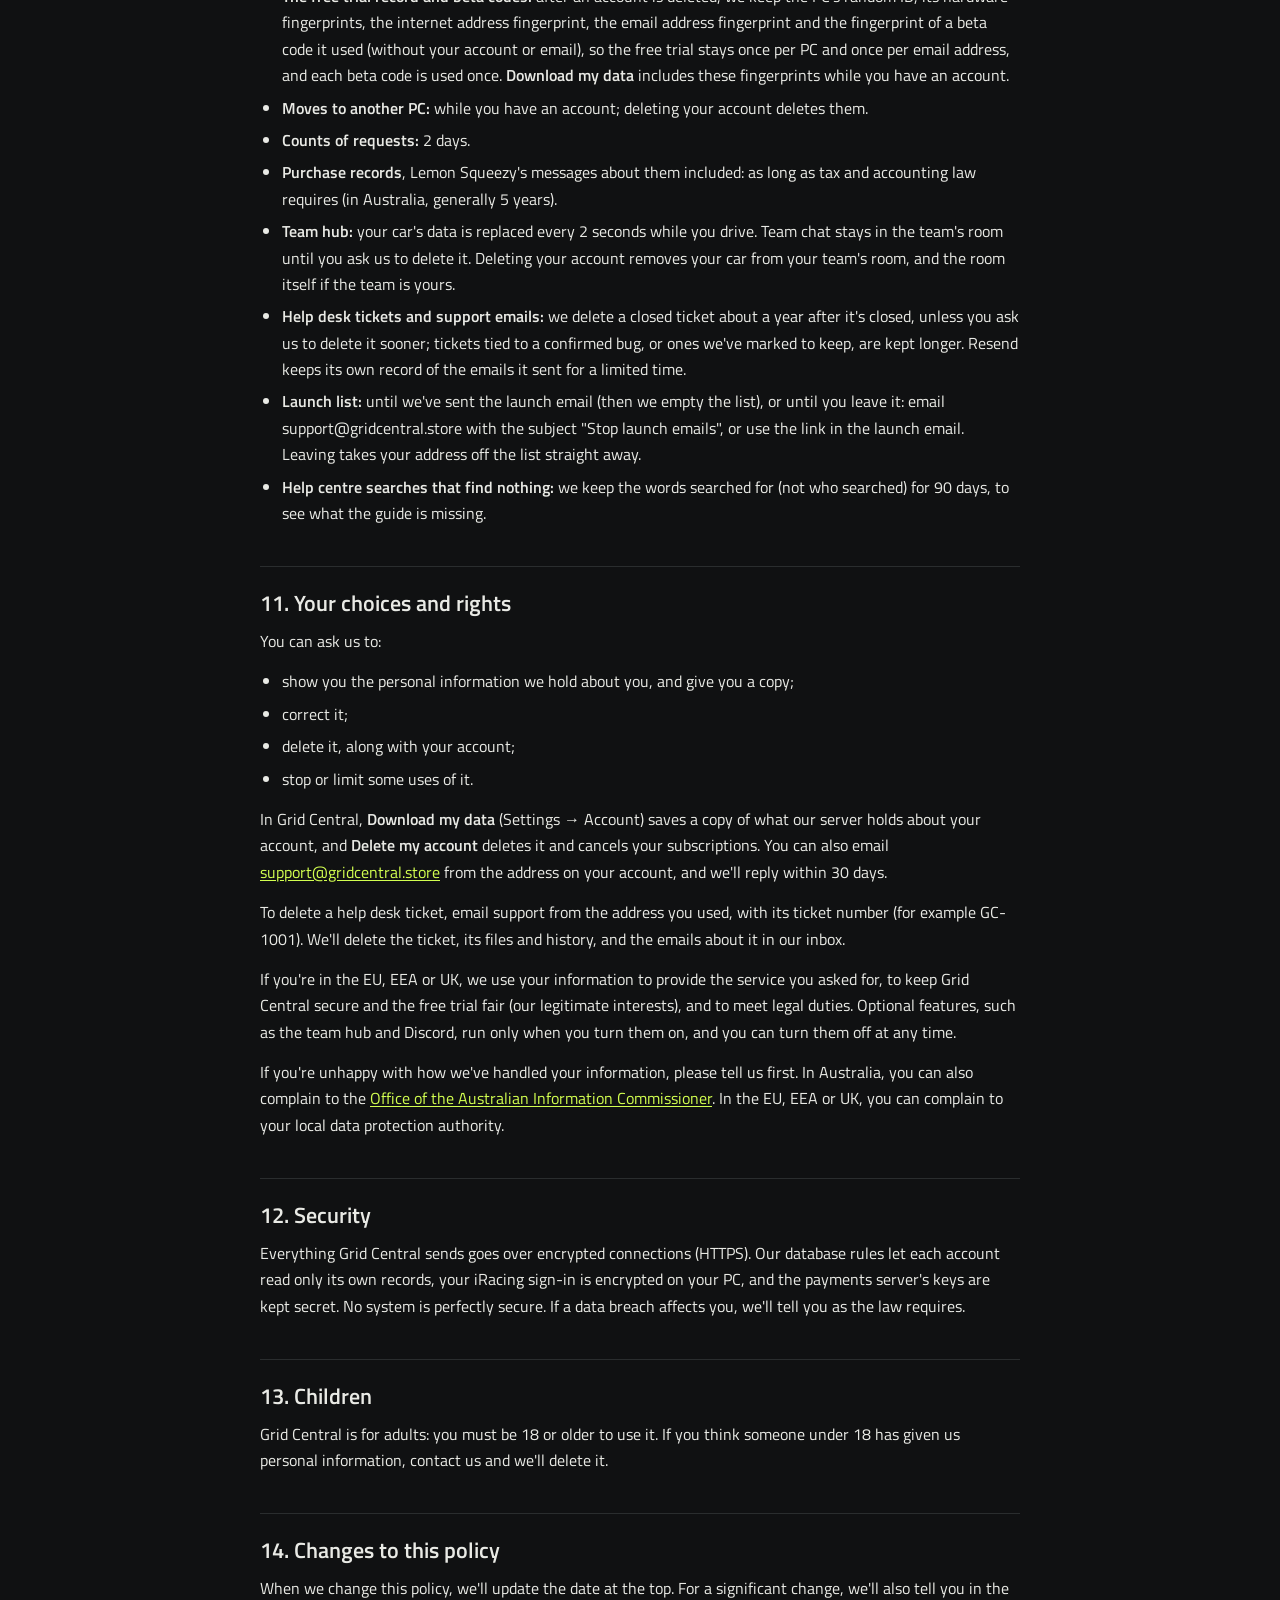
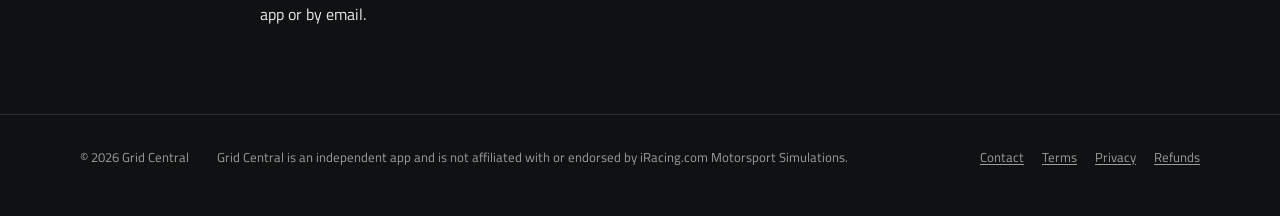
==== commit 7484716a: "Coming soon page: the headings in Grid Central Modern Bold (the owner's own font); privacy page: the" ====
--- a/privacy.html
+++ b/privacy.html
@@ -23,7 +23,7 @@
 
 <main>
   <h1>Privacy policy</h1>
-  <p class="updated">Last updated 26 October 2026</p>
+  <p class="updated">Last updated 6 November 2026</p>
 
   <section class="short" aria-labelledby="short-h">
     <h2 id="short-h">The short version</h2>
@@ -97,6 +97,11 @@
           <td data-label="Why">To understand the problem or idea, fix Grid Central and reply to you. When you contact support we also check which Grid Central plan your email address has, so we can reply within the time your plan includes.</td>
           <td data-label="Where">Cloudflare (tickets and files), Resend (the emails with your ticket number and our replies) and Gmail (the support inbox, which also gets a copy of each new ticket)</td>
         </tr>
+        <tr>
+          <th scope="row">Launch list: if you email us to be told when Grid Central launches (with the subject "Tell me when Grid Central launches"), your email address, the language you wrote in, how and when you joined, and when we sent you the launch email</th>
+          <td data-label="Why">To send you one short email saying you're on the list, and one email when Grid Central launches</td>
+          <td data-label="Where">Cloudflare (the list) and Resend (sending the two emails). The email you sent us stays in the support inbox (Gmail), like any email you send us.</td>
+        </tr>
       </tbody>
     </table>
   </div>
@@ -136,7 +141,7 @@
       <tbody>
         <tr><th scope="row"><a href="https://firebase.google.com/support/privacy">Google Firebase</a></th><td data-label="What for">Sign-in and the team hub</td></tr>
         <tr><th scope="row"><a href="https://www.cloudflare.com/privacypolicy/">Cloudflare</a></th><td data-label="What for">This website, our server (accounts, plans, teams and purchases), the help desk's tickets, files and spam check, and forwarding email sent to support@gridcentral.store</td></tr>
-        <tr><th scope="row"><a href="https://resend.com/legal/privacy-policy">Resend</a></th><td data-label="What for">Sending our emails: when your subscription moves to another PC, when a second subscription is cancelled and refunded, and the help desk's (your ticket number and our replies)</td></tr>
+        <tr><th scope="row"><a href="https://resend.com/legal/privacy-policy">Resend</a></th><td data-label="What for">Sending our emails: when your subscription moves to another PC, when a second subscription is cancelled and refunded, the help desk's (your ticket number and our replies), and the launch list's</td></tr>
         <tr><th scope="row"><a href="https://www.lemonsqueezy.com/privacy">Lemon Squeezy</a></th><td data-label="What for">Selling subscriptions, as merchant of record. Lemon Squeezy is responsible for the payment details it collects.</td></tr>
         <tr><th scope="row"><a href="https://policies.google.com/privacy">Google</a></th><td data-label="What for">Support email (Gmail)</td></tr>
         <tr><th scope="row"><a href="https://docs.github.com/en/site-policy/privacy-policies/github-general-privacy-statement">GitHub</a></th><td data-label="What for">Downloads, updates and the team page</td></tr>
@@ -157,6 +162,7 @@
     <li><strong>Purchase records</strong>, Lemon Squeezy's messages about them included: as long as tax and accounting law requires (in Australia, generally 5 years).</li>
     <li><strong>Team hub:</strong> your car's data is replaced every 2 seconds while you drive. Team chat stays in the team's room until you ask us to delete it. Deleting your account removes your car from your team's room, and the room itself if the team is yours.</li>
     <li><strong>Help desk tickets and support emails:</strong> we delete a closed ticket about a year after it's closed, unless you ask us to delete it sooner; tickets tied to a confirmed bug, or ones we've marked to keep, are kept longer. Resend keeps its own record of the emails it sent for a limited time.</li>
+    <li><strong>Launch list:</strong> until we've sent the launch email (then we empty the list), or until you leave it: email support@gridcentral.store with the subject "Stop launch emails", or use the link in the launch email. Leaving takes your address off the list straight away.</li>
     <li><strong>Help centre searches that find nothing:</strong> we keep the words searched for (not who searched) for 90 days, to see what the guide is missing.</li>
   </ul>
 
--- a/site/fonts/fonts.css
+++ b/site/fonts/fonts.css
@@ -1,7 +1,7 @@
 /* Grid Central's fonts, bundled so nothing is fetched from Google, all under the SIL Open Font License 1.1 (see the
    OFL-*.txt files): Titillium Web is the app's text (owner, 21 Oct 2026), Space Grotesk its logo, and DM Sans and
-   Space Grotesk the overlays' and the paint shop's. In the latin and latin-ext subsets as Google Fonts serves them:
-   DM Sans v17 and Space Grotesk v22 (variable, 400-700, fetched 18 Oct 2026), Titillium Web v19 (400, 600 and 700,
+   Space Grotesk the overlays' and the paint shop's; Barlow Semi Condensed the coming soon page's headings. In the
+   latin and latin-ext subsets as Google Fonts serves them: DM Sans v17 and Space Grotesk v22 (variable, 400-700, fetched 18 Oct 2026), Titillium Web v19 (400, 600 and 700,
    fetched 21 Oct 2026; it has no 500, so 500 shows as 400). */
 /* DM Sans, latin-ext */
 @font-face {
@@ -93,3 +93,90 @@
   src: url(TitilliumWeb-700-latin.woff2) format('woff2');
   unicode-range: U+0000-00FF, U+0131, U+0152-0153, U+02BB-02BC, U+02C6, U+02DA, U+02DC, U+0304, U+0308, U+0329, U+2000-206F, U+20AC, U+2122, U+2191, U+2193, U+2212, U+2215, U+FEFF, U+FFFD;
 }
+
+/* Barlow Semi Condensed v16, the coming soon page's headings (owner, 6 Nov 2026): 600 and 700, 700 italic and 800
+   italic, fetched 6 Nov 2026. */
+/* Barlow Semi Condensed 600, latin-ext */
+@font-face {
+  font-family: 'Barlow Semi Condensed';
+  font-style: normal;
+  font-weight: 600;
+  font-display: swap;
+  src: url(BarlowSemiCondensed-600-latin-ext.woff2) format('woff2');
+  unicode-range: U+0100-02BA, U+02BD-02C5, U+02C7-02CC, U+02CE-02D7, U+02DD-02FF, U+0304, U+0308, U+0329, U+1D00-1DBF, U+1E00-1E9F, U+1EF2-1EFF, U+2020, U+20A0-20AB, U+20AD-20C4, U+2113, U+2C60-2C7F, U+A720-A7FF;
+}
+/* Barlow Semi Condensed 600, latin */
+@font-face {
+  font-family: 'Barlow Semi Condensed';
+  font-style: normal;
+  font-weight: 600;
+  font-display: swap;
+  src: url(BarlowSemiCondensed-600-latin.woff2) format('woff2');
+  unicode-range: U+0000-00FF, U+0131, U+0152-0153, U+02BB-02BC, U+02C6, U+02DA, U+02DC, U+0304, U+0308, U+0329, U+2000-206F, U+20AC, U+2122, U+2191, U+2193, U+2212, U+2215, U+FEFF, U+FFFD;
+}
+/* Barlow Semi Condensed 700, latin-ext */
+@font-face {
+  font-family: 'Barlow Semi Condensed';
+  font-style: normal;
+  font-weight: 700;
+  font-display: swap;
+  src: url(BarlowSemiCondensed-700-latin-ext.woff2) format('woff2');
+  unicode-range: U+0100-02BA, U+02BD-02C5, U+02C7-02CC, U+02CE-02D7, U+02DD-02FF, U+0304, U+0308, U+0329, U+1D00-1DBF, U+1E00-1E9F, U+1EF2-1EFF, U+2020, U+20A0-20AB, U+20AD-20C4, U+2113, U+2C60-2C7F, U+A720-A7FF;
+}
+/* Barlow Semi Condensed 700, latin */
+@font-face {
+  font-family: 'Barlow Semi Condensed';
+  font-style: normal;
+  font-weight: 700;
+  font-display: swap;
+  src: url(BarlowSemiCondensed-700-latin.woff2) format('woff2');
+  unicode-range: U+0000-00FF, U+0131, U+0152-0153, U+02BB-02BC, U+02C6, U+02DA, U+02DC, U+0304, U+0308, U+0329, U+2000-206F, U+20AC, U+2122, U+2191, U+2193, U+2212, U+2215, U+FEFF, U+FFFD;
+}
+/* Barlow Semi Condensed 700 italic, latin-ext */
+@font-face {
+  font-family: 'Barlow Semi Condensed';
+  font-style: italic;
+  font-weight: 700;
+  font-display: swap;
+  src: url(BarlowSemiCondensed-700italic-latin-ext.woff2) format('woff2');
+  unicode-range: U+0100-02BA, U+02BD-02C5, U+02C7-02CC, U+02CE-02D7, U+02DD-02FF, U+0304, U+0308, U+0329, U+1D00-1DBF, U+1E00-1E9F, U+1EF2-1EFF, U+2020, U+20A0-20AB, U+20AD-20C4, U+2113, U+2C60-2C7F, U+A720-A7FF;
+}
+/* Barlow Semi Condensed 700 italic, latin */
+@font-face {
+  font-family: 'Barlow Semi Condensed';
+  font-style: italic;
+  font-weight: 700;
+  font-display: swap;
+  src: url(BarlowSemiCondensed-700italic-latin.woff2) format('woff2');
+  unicode-range: U+0000-00FF, U+0131, U+0152-0153, U+02BB-02BC, U+02C6, U+02DA, U+02DC, U+0304, U+0308, U+0329, U+2000-206F, U+20AC, U+2122, U+2191, U+2193, U+2212, U+2215, U+FEFF, U+FFFD;
+}
+/* Barlow Semi Condensed 800 italic, latin-ext */
+@font-face {
+  font-family: 'Barlow Semi Condensed';
+  font-style: italic;
+  font-weight: 800;
+  font-display: swap;
+  src: url(BarlowSemiCondensed-800italic-latin-ext.woff2) format('woff2');
+  unicode-range: U+0100-02BA, U+02BD-02C5, U+02C7-02CC, U+02CE-02D7, U+02DD-02FF, U+0304, U+0308, U+0329, U+1D00-1DBF, U+1E00-1E9F, U+1EF2-1EFF, U+2020, U+20A0-20AB, U+20AD-20C4, U+2113, U+2C60-2C7F, U+A720-A7FF;
+}
+/* Barlow Semi Condensed 800 italic, latin */
+@font-face {
+  font-family: 'Barlow Semi Condensed';
+  font-style: italic;
+  font-weight: 800;
+  font-display: swap;
+  src: url(BarlowSemiCondensed-800italic-latin.woff2) format('woff2');
+  unicode-range: U+0000-00FF, U+0131, U+0152-0153, U+02BB-02BC, U+02C6, U+02DA, U+02DC, U+0304, U+0308, U+0329, U+2000-206F, U+20AC, U+2122, U+2191, U+2193, U+2212, U+2215, U+FEFF, U+FFFD;
+}
+
+/* Grid Central Modern Bold 0.2: Grid Central's own font (in-house, made 6 Nov 2026; © Grid Central, not open source),
+   the coming soon page's headings (owner, 6 Nov 2026). Capitals only (lower case shows as capitals), with ASCII, the
+   Latin-1 accented letters, Spanish and German punctuation, dashes, quotes and common symbols (0.2, 6 Nov 2026);
+   anything else comes from the next font in the heading's list. A TrueType file of 27 KB. */
+@font-face {
+  font-family: 'Grid Central Modern';
+  font-style: normal;
+  font-weight: 700;
+  font-display: swap;
+  src: url(GridCentralModern-Bold.ttf) format('truetype');
+}
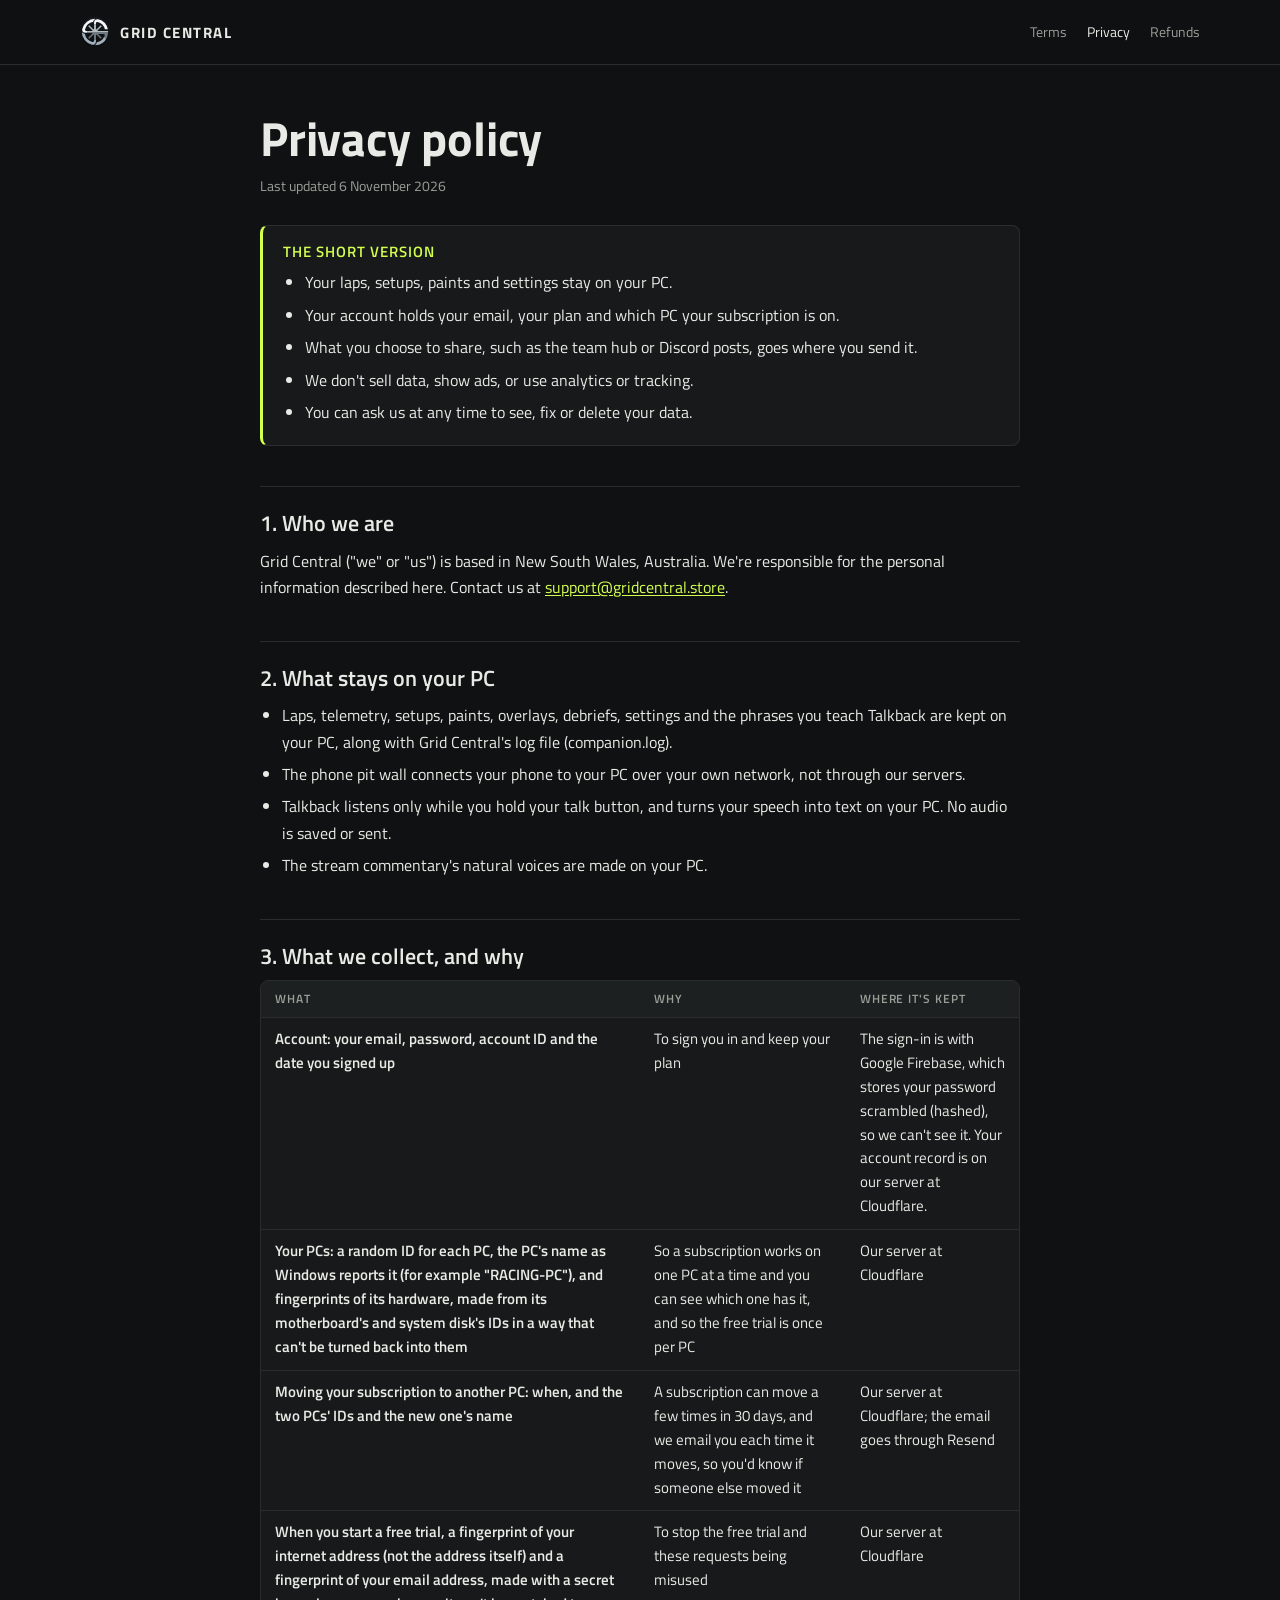
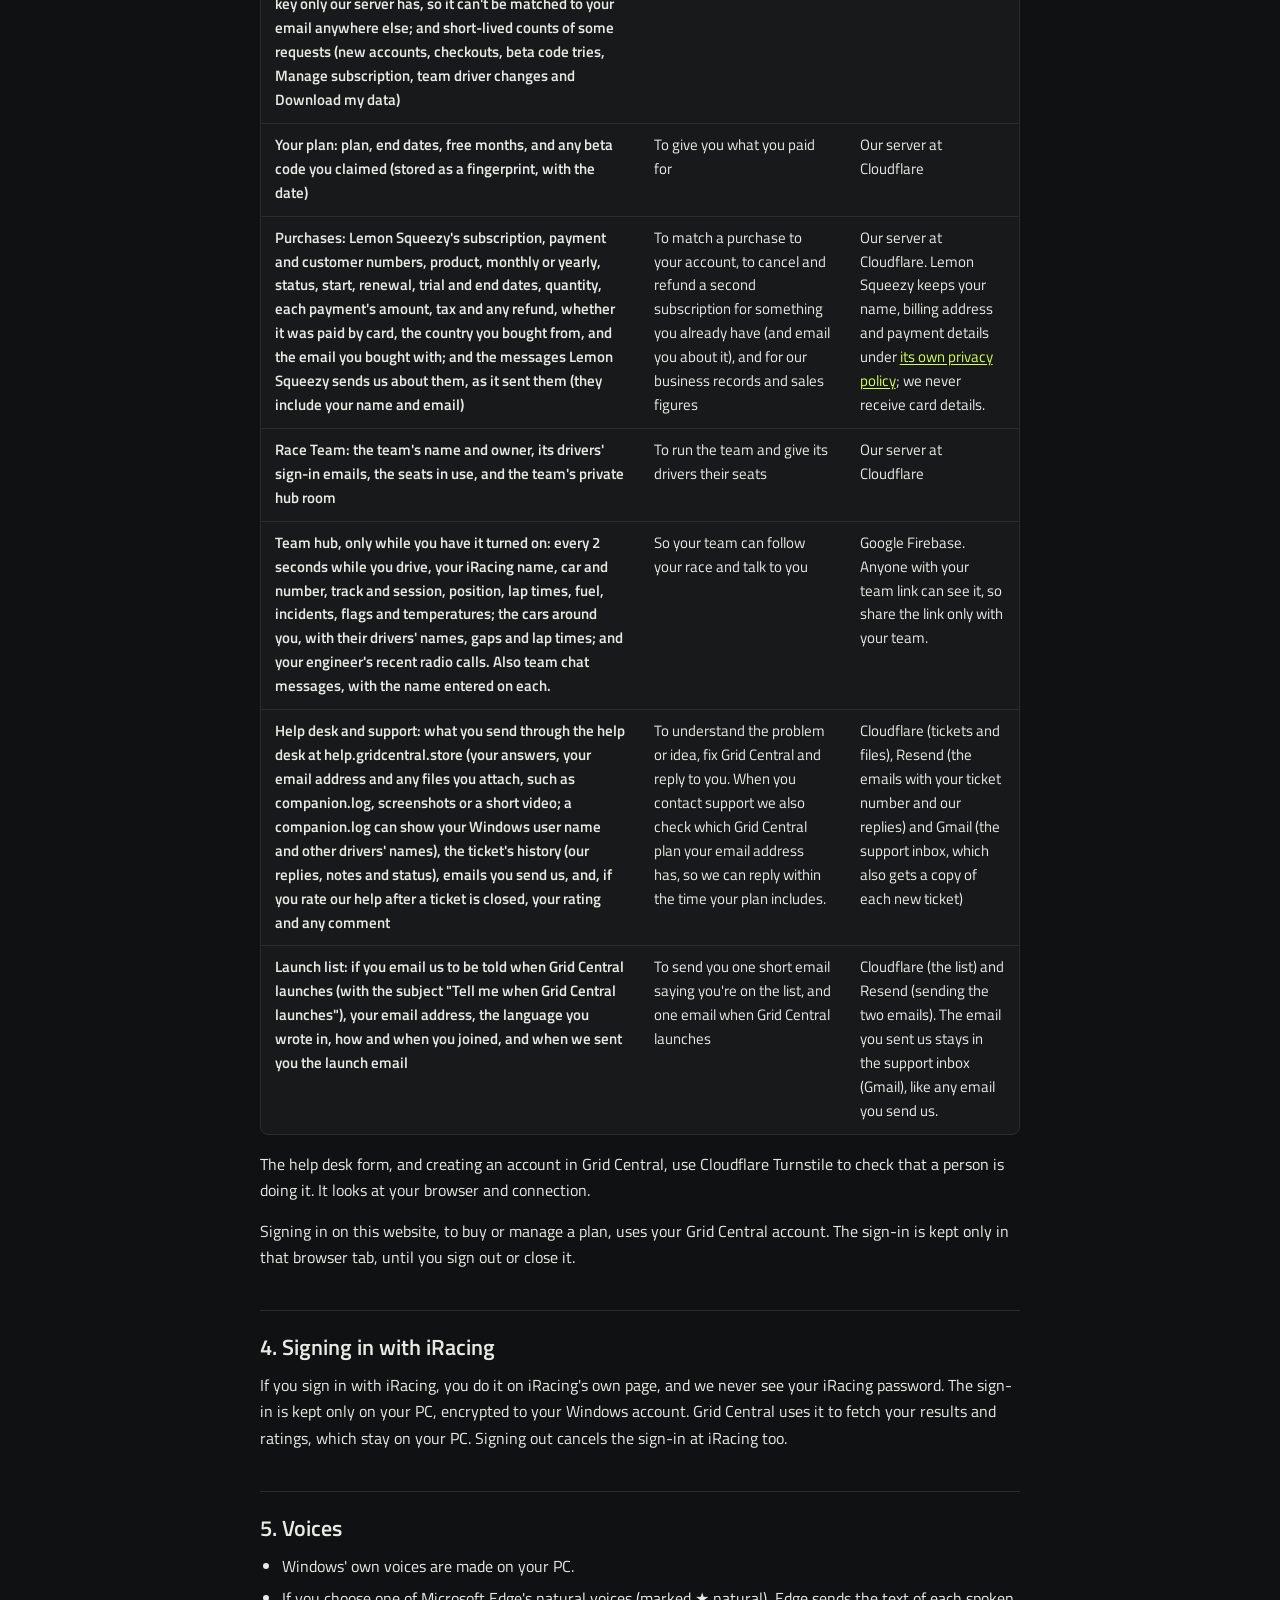
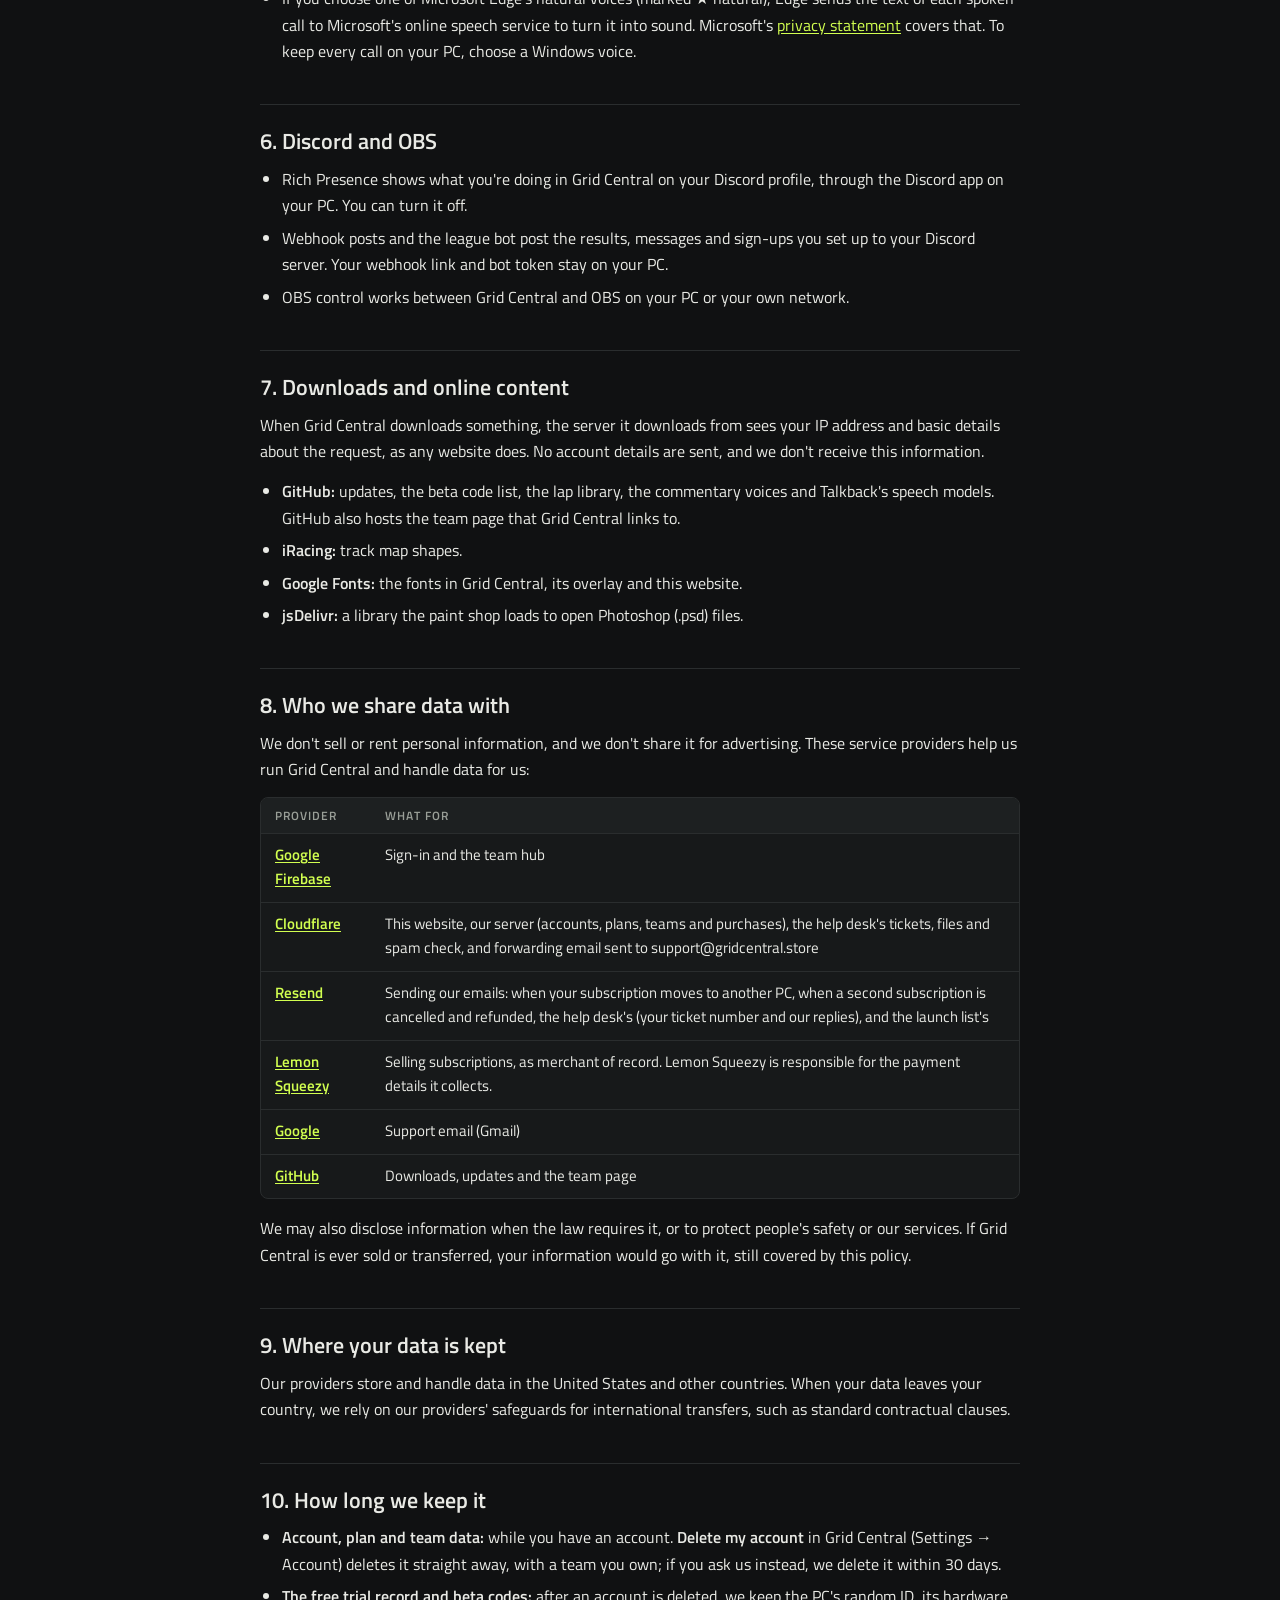
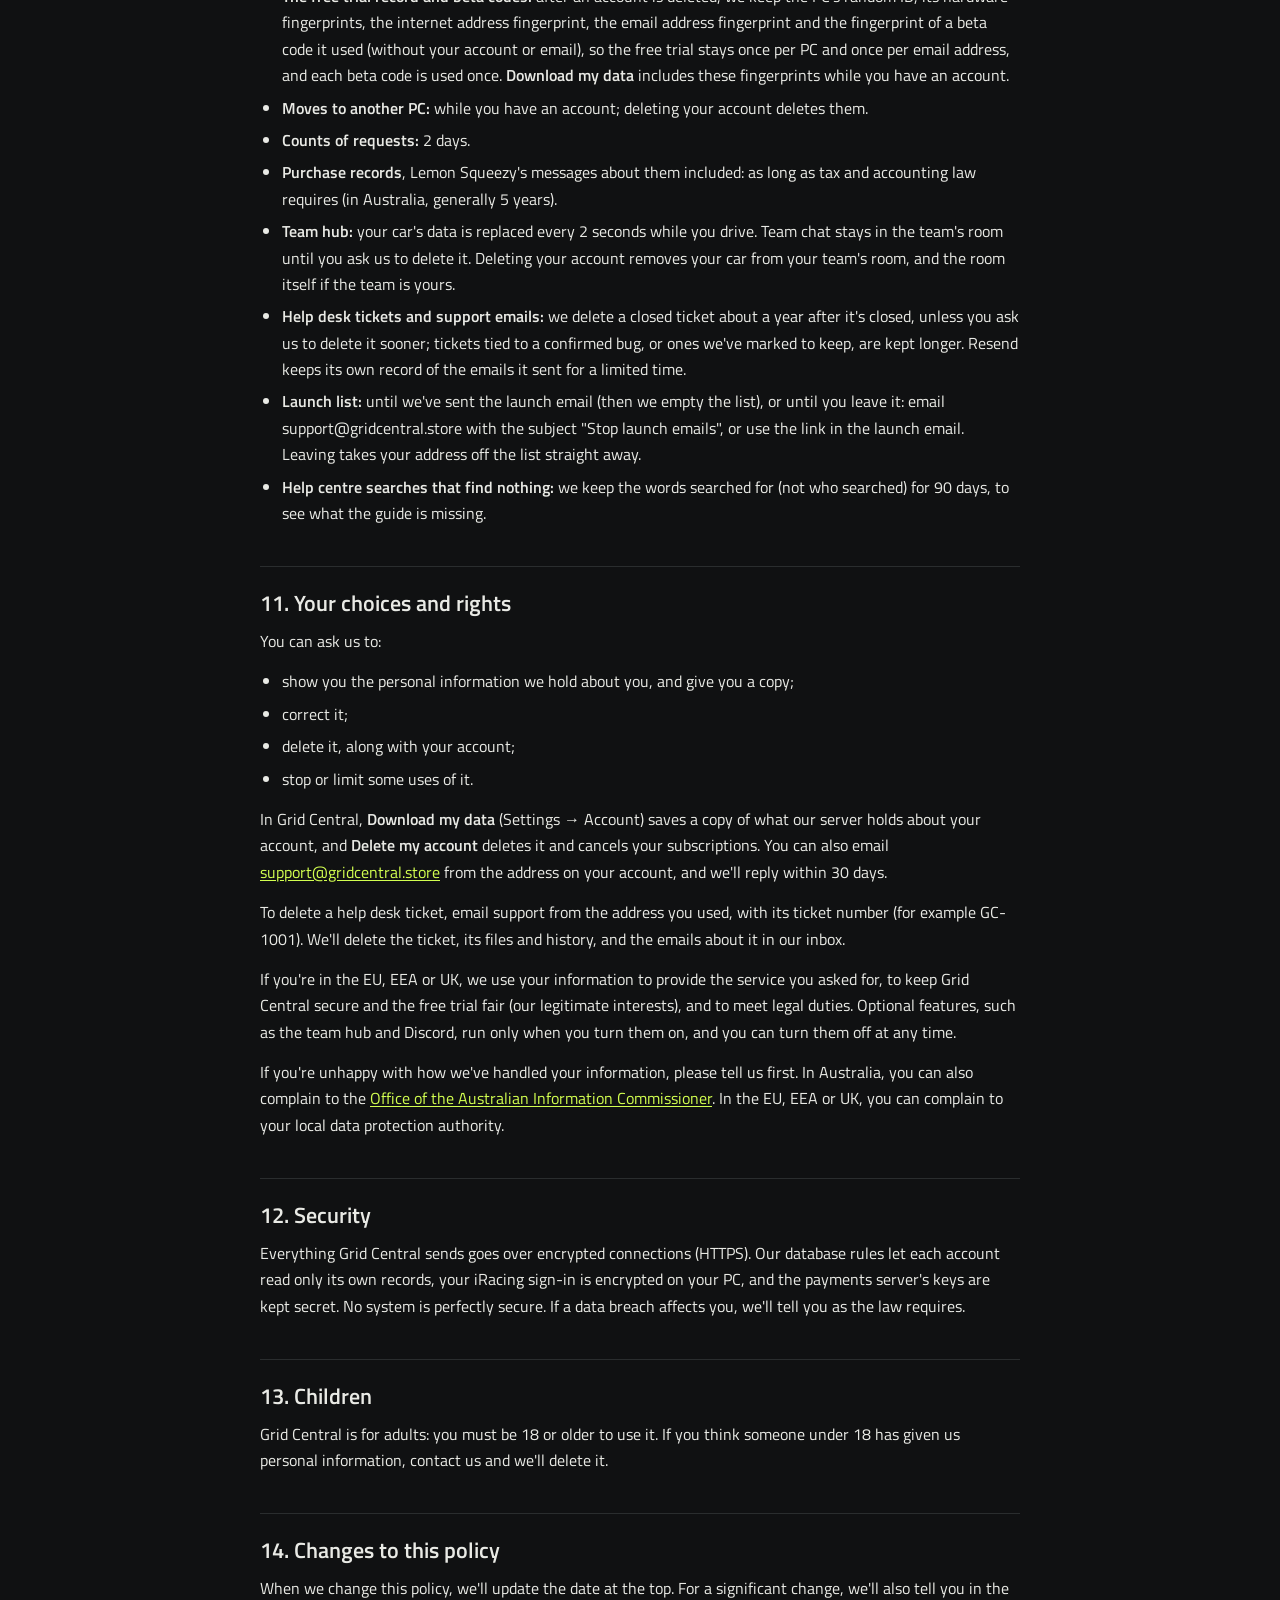
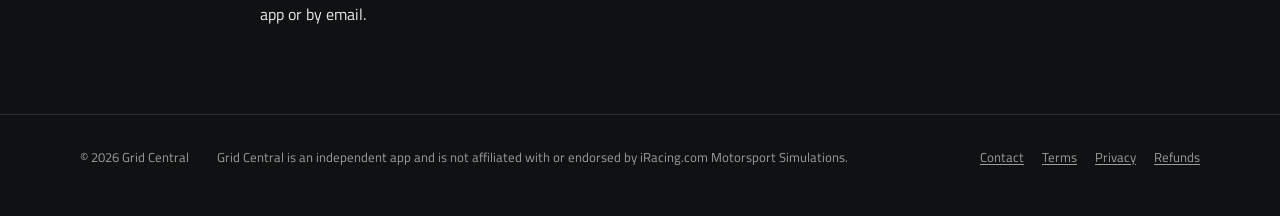
==== commit d396e09f: "The icon's address versioned (site/icon.svg?v=2), so browsers show the new one straight away Cloudfl" ====
--- a/privacy.html
+++ b/privacy.html
@@ -5,14 +5,14 @@
 <meta name="viewport" content="width=device-width, initial-scale=1">
 <title>Privacy policy · Grid Central</title>
 <meta name="description" content="What Grid Central keeps on your PC, what it sends, who it shares it with, and how to see or delete your data.">
-<link rel="icon" href="site/icon.svg" type="image/svg+xml">
+<link rel="icon" href="site/icon.svg?v=2" type="image/svg+xml">
 <link rel="stylesheet" href="site/fonts/fonts.css">
 <link rel="stylesheet" href="site/legal.css">
 </head>
 <body>
 <header>
   <div class="wrap">
-    <a class="brand" href="index.html"><img src="site/icon.svg" alt="">GRID CENTRAL</a>
+    <a class="brand" href="index.html"><img src="site/icon.svg?v=2" alt="">GRID CENTRAL</a>
     <nav aria-label="Legal">
       <a href="terms.html">Terms</a>
       <a href="privacy.html" aria-current="page">Privacy</a>
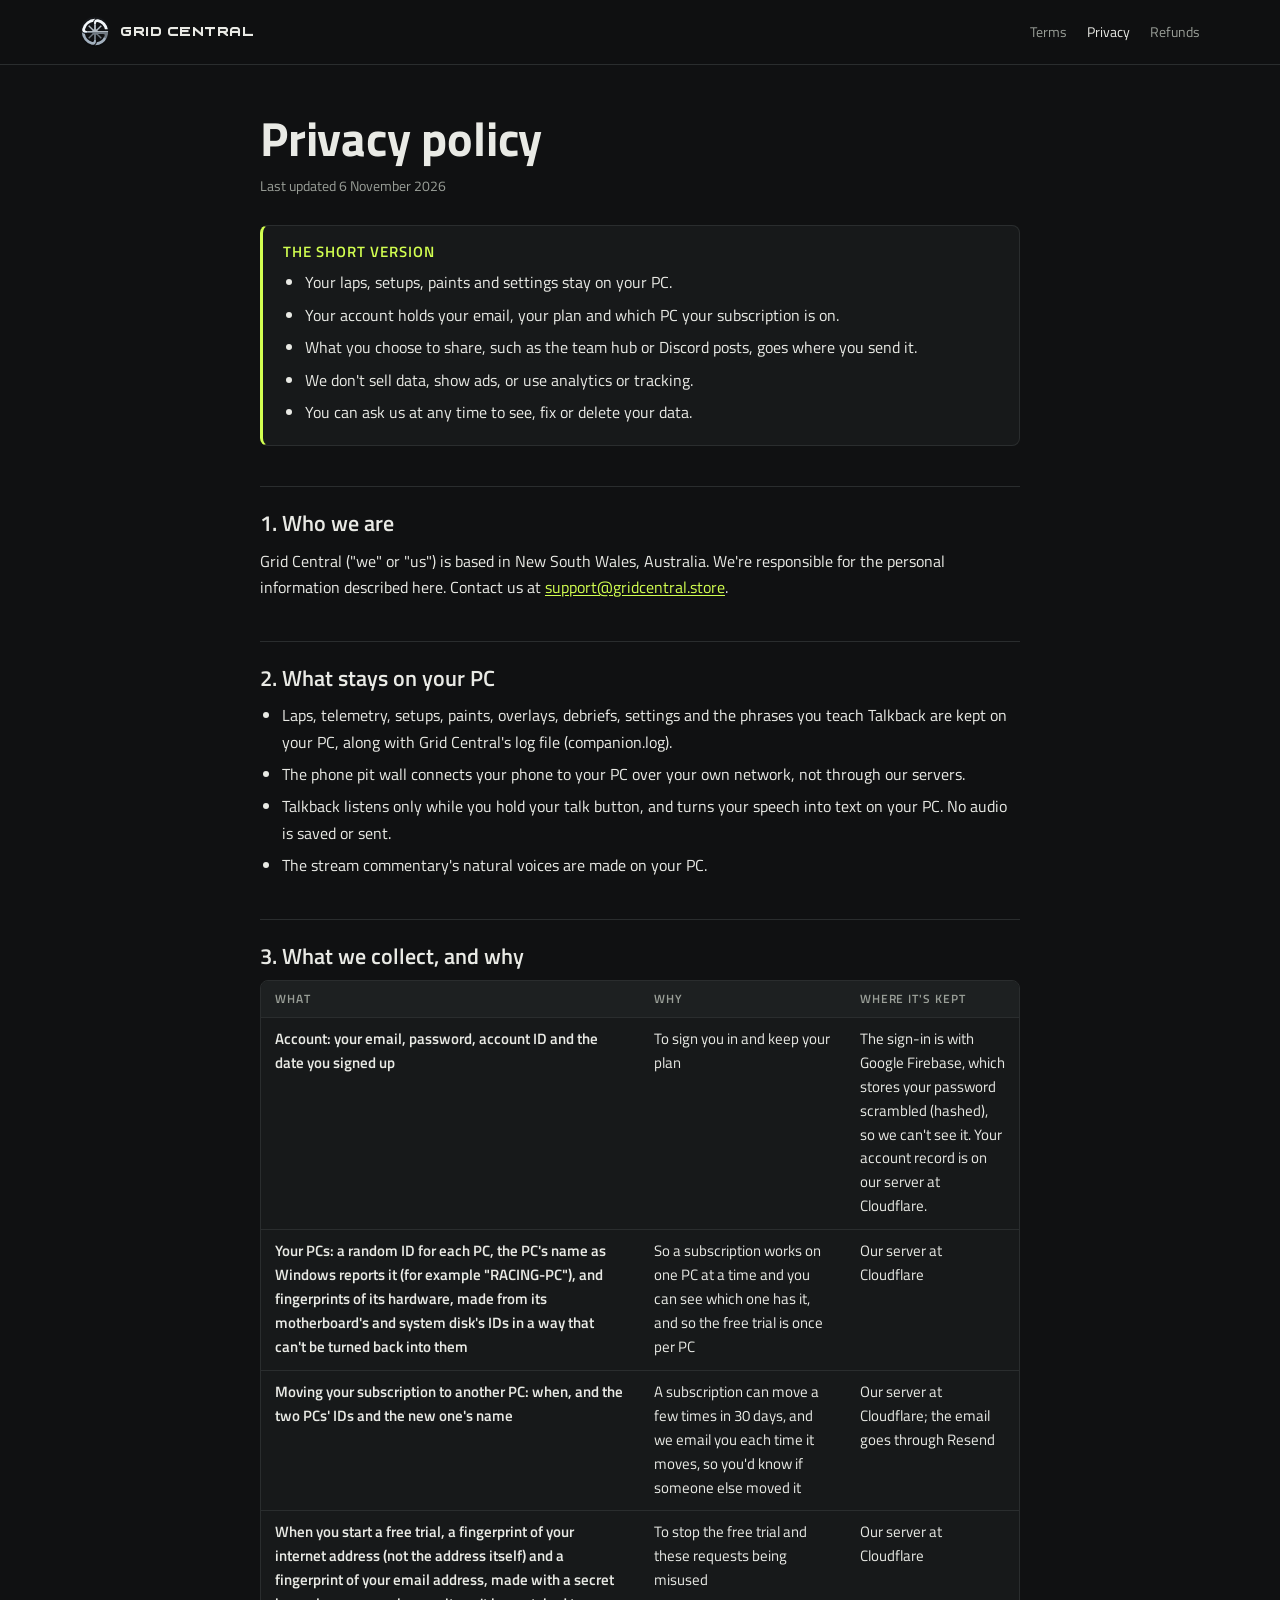
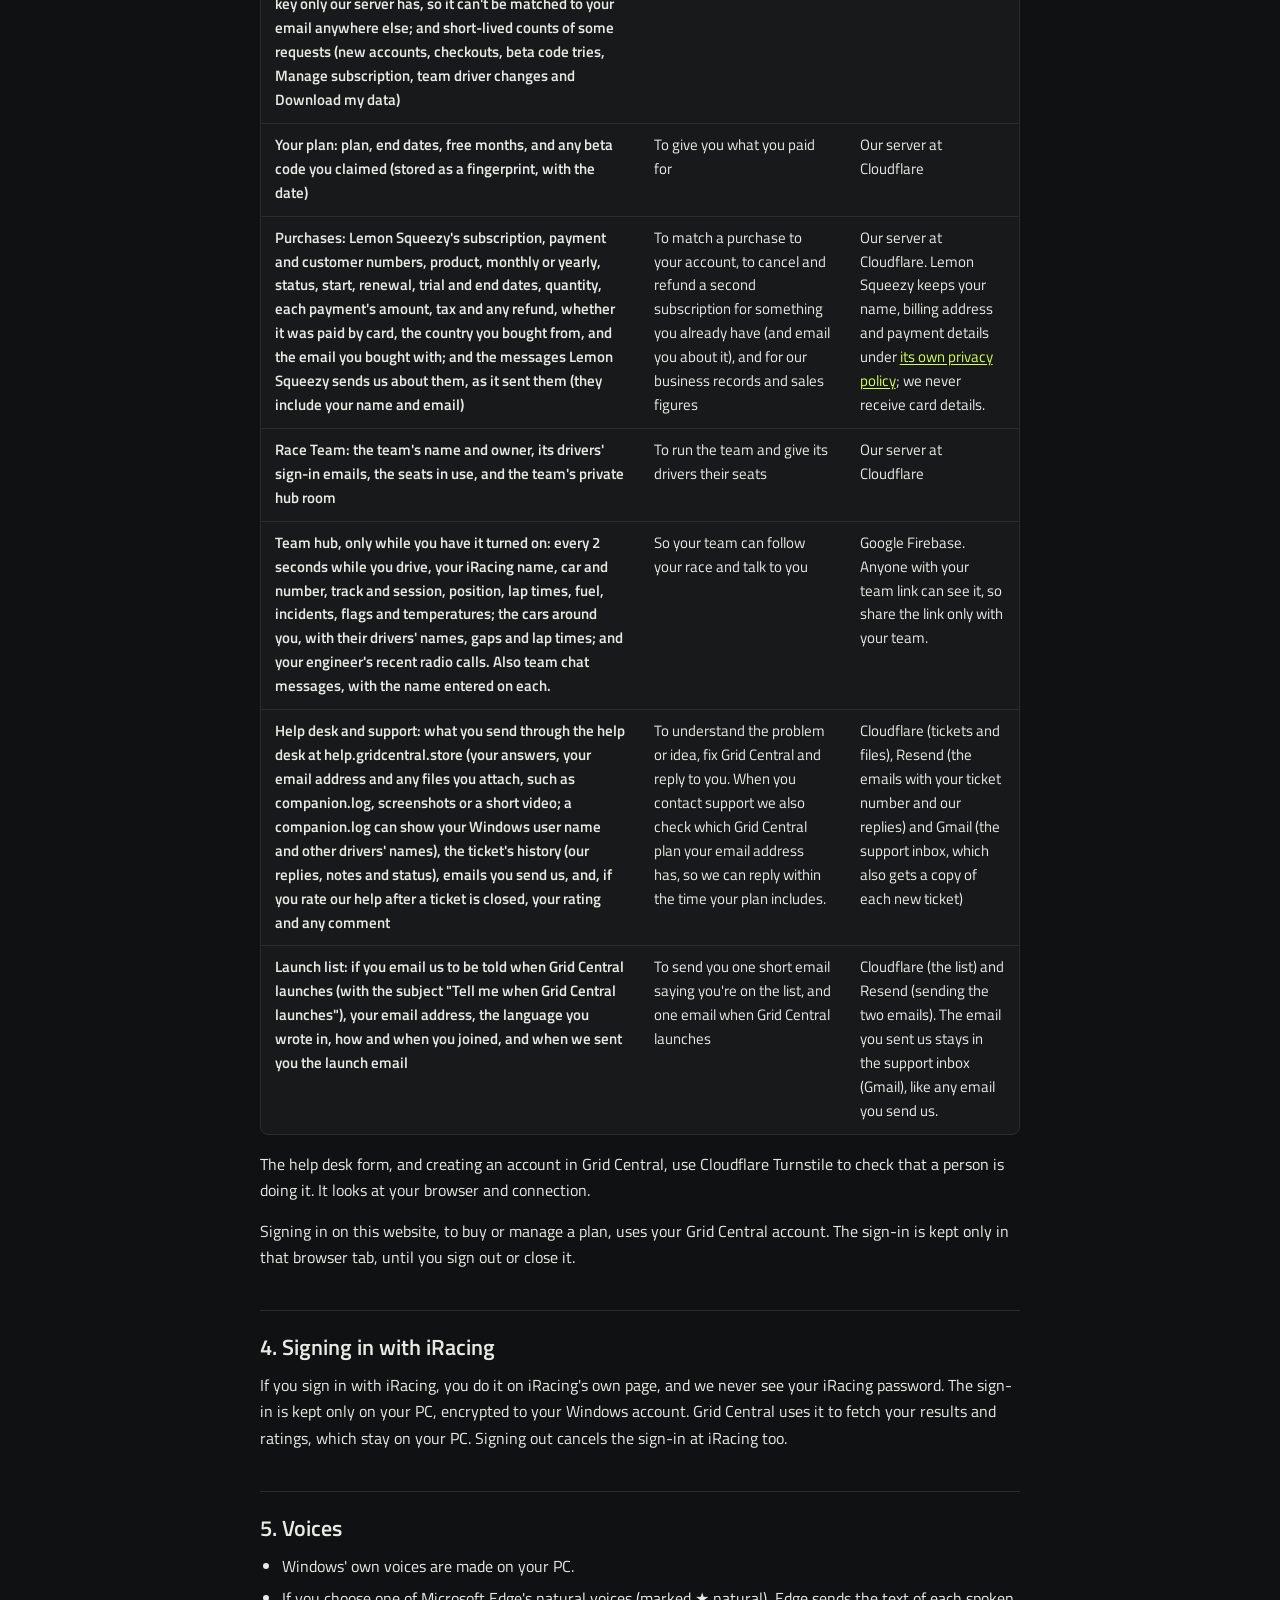
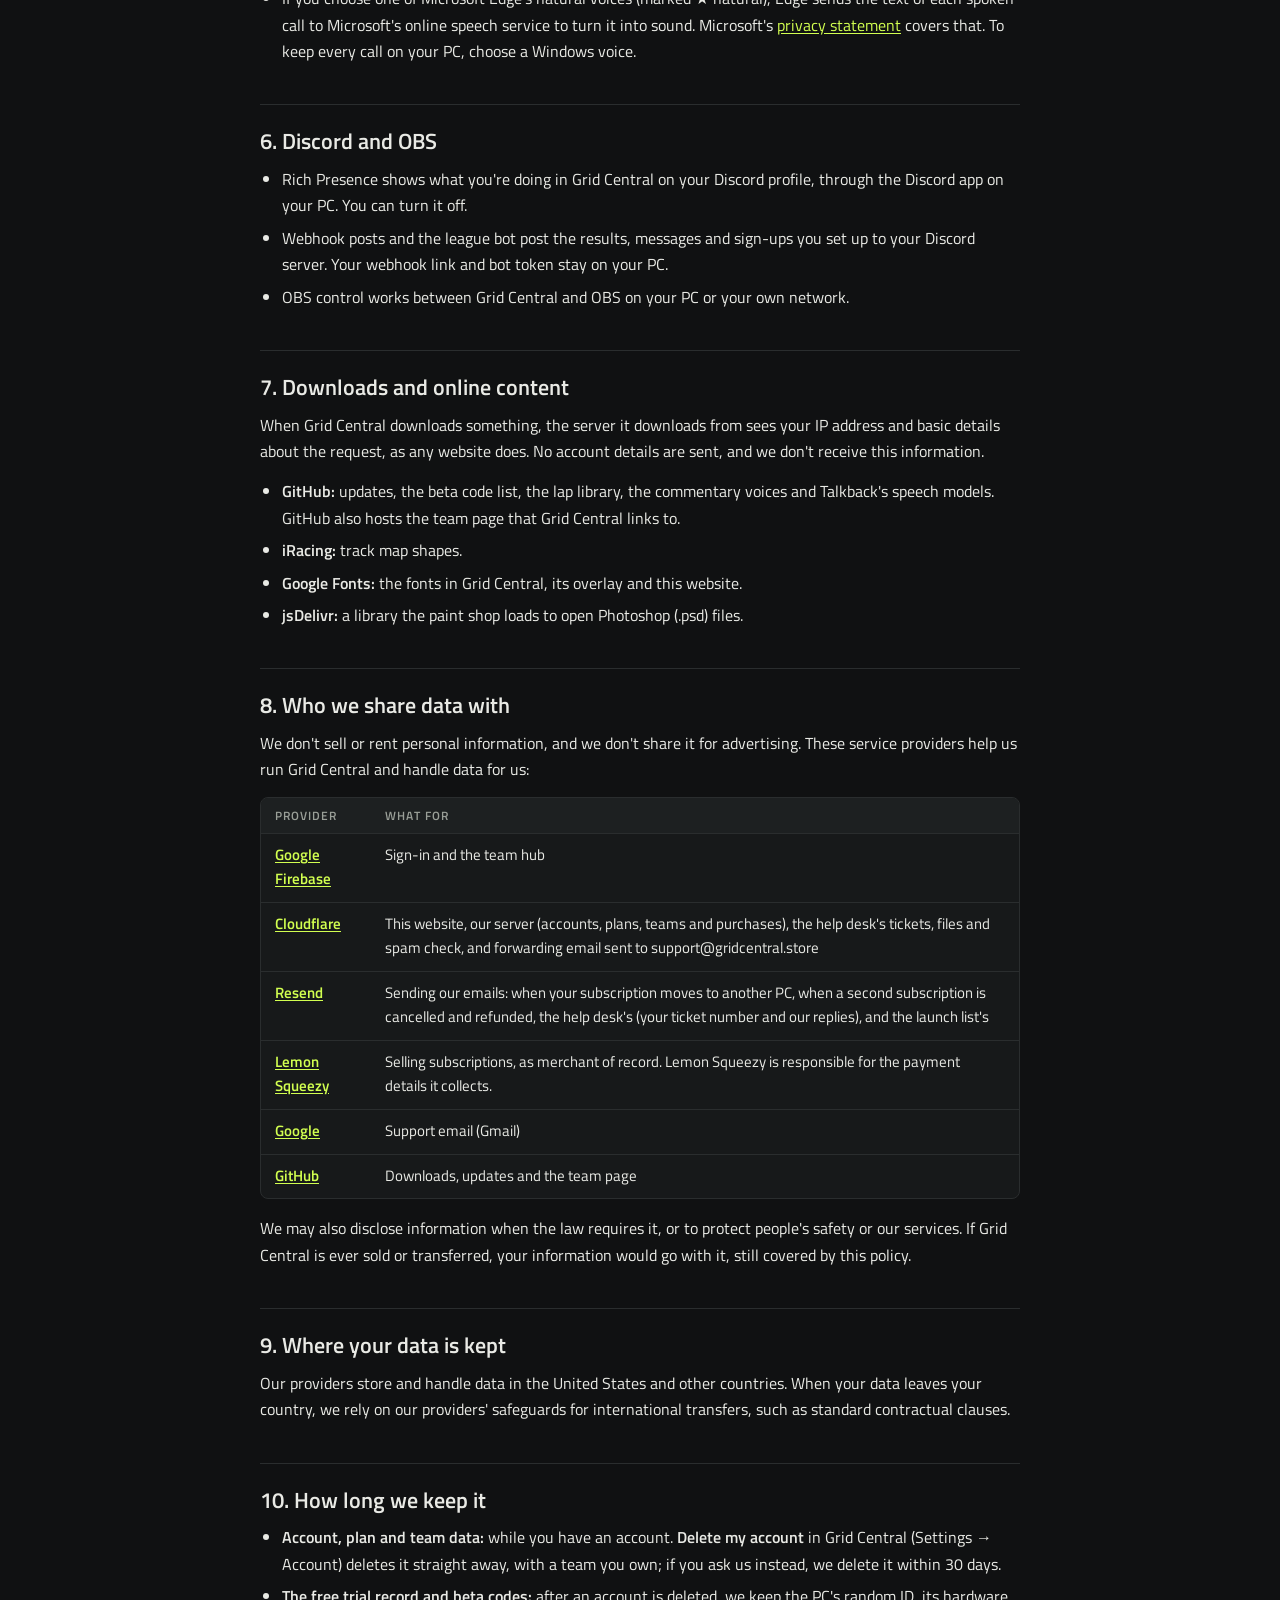
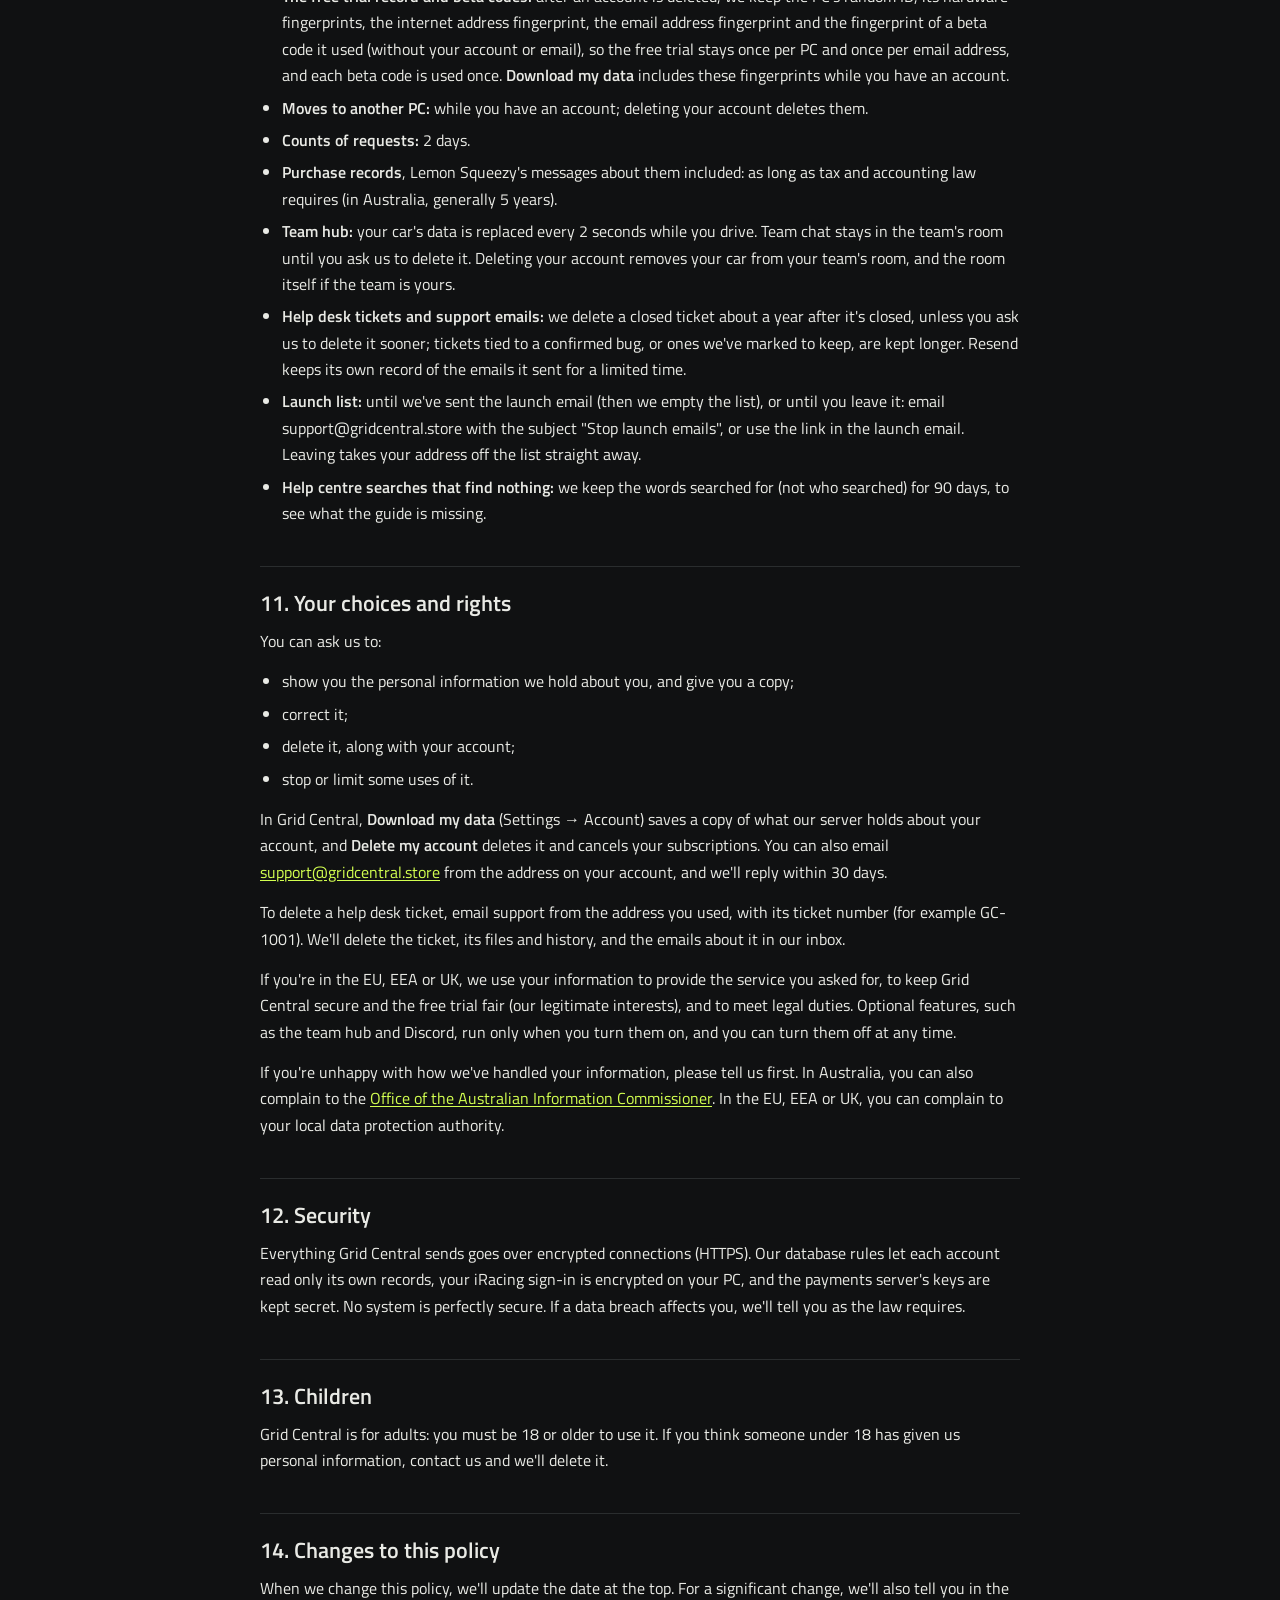
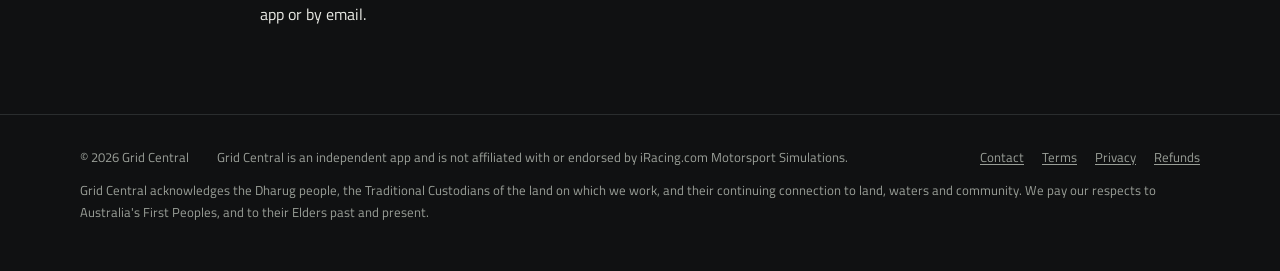
==== commit cb277841: "An Acknowledgement of Country in the footer (owner, 9 Nov 2026) Grid Central acknowledges the Dharug" ====
--- a/privacy.html
+++ b/privacy.html
@@ -199,6 +199,7 @@
       <a href="privacy.html">Privacy</a>
       <a href="refunds.html">Refunds</a>
     </div>
+    <span>Grid Central acknowledges the Dharug people, the Traditional Custodians of the land on which we work, and their continuing connection to land, waters and community. We pay our respects to Australia's First Peoples, and to their Elders past and present.</span>
   </div>
 </footer>
 </body>
--- a/site/fonts/fonts.css
+++ b/site/fonts/fonts.css
@@ -1,8 +1,8 @@
-/* Grid Central's fonts, bundled so nothing is fetched from Google, all under the SIL Open Font License 1.1 (see the
-   OFL-*.txt files): Titillium Web is the app's text (owner, 21 Oct 2026), Space Grotesk its logo, and DM Sans and
-   Space Grotesk the overlays' and the paint shop's; Barlow Semi Condensed the coming soon page's headings. In the
-   latin and latin-ext subsets as Google Fonts serves them: DM Sans v17 and Space Grotesk v22 (variable, 400-700, fetched 18 Oct 2026), Titillium Web v19 (400, 600 and 700,
-   fetched 21 Oct 2026; it has no 500, so 500 shows as 400). */
+/* The website's fonts, bundled so nothing is fetched from Google. Titillium Web is the text (owner, 21 Oct 2026), DM
+   Sans the overlays' and the paint shop's, Barlow Semi Condensed the coming soon page's headings, all under the SIL
+   Open Font License 1.1 (see the OFL-*.txt files), in the latin and latin-ext subsets as Google Fonts serves them: DM
+   Sans v17 (variable, 400-700, fetched 18 Oct 2026), Titillium Web v19 (400, 600 and 700, fetched 21 Oct 2026; it has
+   no 500, so 500 shows as 400). Grid Central Modern (at the end) is Grid Central's own. */
 /* DM Sans, latin-ext */
 @font-face {
   font-family: 'DM Sans';
@@ -19,24 +19,6 @@
   font-weight: 400 700;
   font-display: swap;
   src: url(DMSans-latin.woff2) format('woff2');
-  unicode-range: U+0000-00FF, U+0131, U+0152-0153, U+02BB-02BC, U+02C6, U+02DA, U+02DC, U+0304, U+0308, U+0329, U+2000-206F, U+20AC, U+2122, U+2191, U+2193, U+2212, U+2215, U+FEFF, U+FFFD;
-}
-/* Space Grotesk, latin-ext */
-@font-face {
-  font-family: 'Space Grotesk';
-  font-style: normal;
-  font-weight: 400 700;
-  font-display: swap;
-  src: url(SpaceGrotesk-latin-ext.woff2) format('woff2');
-  unicode-range: U+0100-02BA, U+02BD-02C5, U+02C7-02CC, U+02CE-02D7, U+02DD-02FF, U+0304, U+0308, U+0329, U+1D00-1DBF, U+1E00-1E9F, U+1EF2-1EFF, U+2020, U+20A0-20AB, U+20AD-20C4, U+2113, U+2C60-2C7F, U+A720-A7FF;
-}
-/* Space Grotesk, latin */
-@font-face {
-  font-family: 'Space Grotesk';
-  font-style: normal;
-  font-weight: 400 700;
-  font-display: swap;
-  src: url(SpaceGrotesk-latin.woff2) format('woff2');
   unicode-range: U+0000-00FF, U+0131, U+0152-0153, U+02BB-02BC, U+02C6, U+02DA, U+02DC, U+0304, U+0308, U+0329, U+2000-206F, U+20AC, U+2122, U+2191, U+2193, U+2212, U+2215, U+FEFF, U+FFFD;
 }
 /* Titillium Web 400, latin-ext */
@@ -170,8 +152,9 @@
 }
 
 /* Grid Central Modern Bold 0.2: Grid Central's own font (in-house, made 6 Nov 2026; © Grid Central, not open source),
-   the coming soon page's headings (owner, 6 Nov 2026). Capitals only (lower case shows as capitals), with ASCII, the
-   Latin-1 accented letters, Spanish and German punctuation, dashes, quotes and common symbols (0.2, 6 Nov 2026);
+   the coming soon page's headings (owner, 6 Nov 2026) and Grid Central's name on every page (owner, 7 Nov 2026,
+   in place of Space Grotesk). Capitals only (lower case shows as capitals), with ASCII, the Latin-1 accented
+   letters, Spanish and German punctuation, dashes, quotes and common symbols (0.2, 6 Nov 2026);
    anything else comes from the next font in the heading's list. A TrueType file of 27 KB. */
 @font-face {
   font-family: 'Grid Central Modern';
--- a/site/legal.css
+++ b/site/legal.css
@@ -3,7 +3,7 @@
 :root {
   --bg: #101112; --surface: #17191a; --surface-2: #1d2021; --border: #2a2d2e;
   --text: #e9eae5; --muted: #9a9f98; --lime: #d2ff50; --lime-ink: #151810; --warn: #ffb547;
-  --font: 'Titillium Web', 'Segoe UI', Arial, sans-serif; --display: 'Titillium Web', 'Segoe UI', Arial, sans-serif; --brand: 'Space Grotesk', 'Titillium Web', sans-serif;
+  --font: 'Titillium Web', 'Segoe UI', Arial, sans-serif; --display: 'Titillium Web', 'Segoe UI', Arial, sans-serif; --brand: 'Grid Central Modern', 'Titillium Web', sans-serif;
   color-scheme: dark;
 }
 * { box-sizing: border-box; }
@@ -14,7 +14,7 @@
 
 header { position: sticky; top: 0; z-index: 10; background: rgba(16, 17, 18, .92); backdrop-filter: blur(8px); border-bottom: 1px solid var(--border); }
 header .wrap { display: flex; align-items: center; gap: 24px; min-height: 64px; flex-wrap: wrap; }
-.brand { display: flex; align-items: center; gap: 10px; color: var(--text); text-decoration: none; font: 700 15px var(--brand); letter-spacing: 1.5px; }
+.brand { display: flex; align-items: center; gap: 10px; color: var(--text); text-decoration: none; font: 700 12.5px var(--brand); letter-spacing: .5px; }
 .brand img { width: 30px; height: 30px; }
 header nav { margin-left: auto; display: flex; gap: 20px; font-size: 14px; }
 header nav a { color: var(--muted); text-decoration: none; }
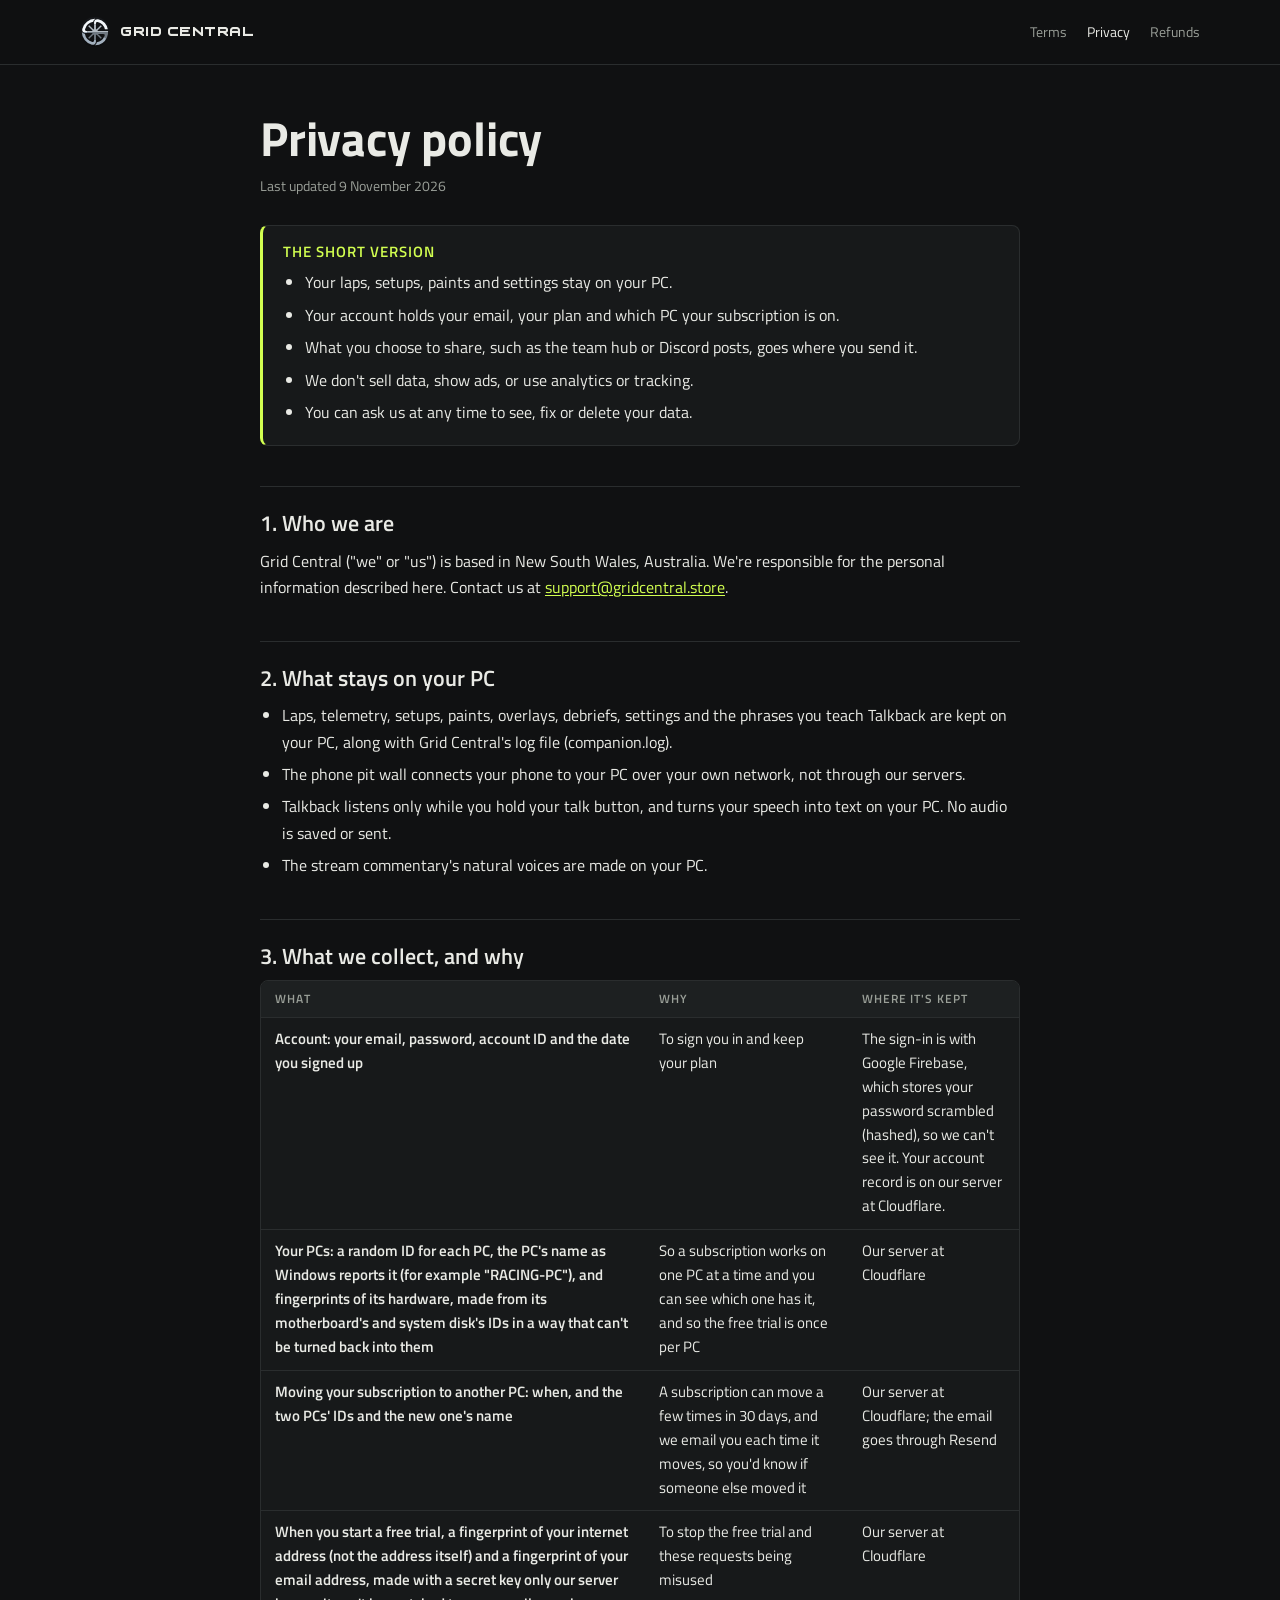
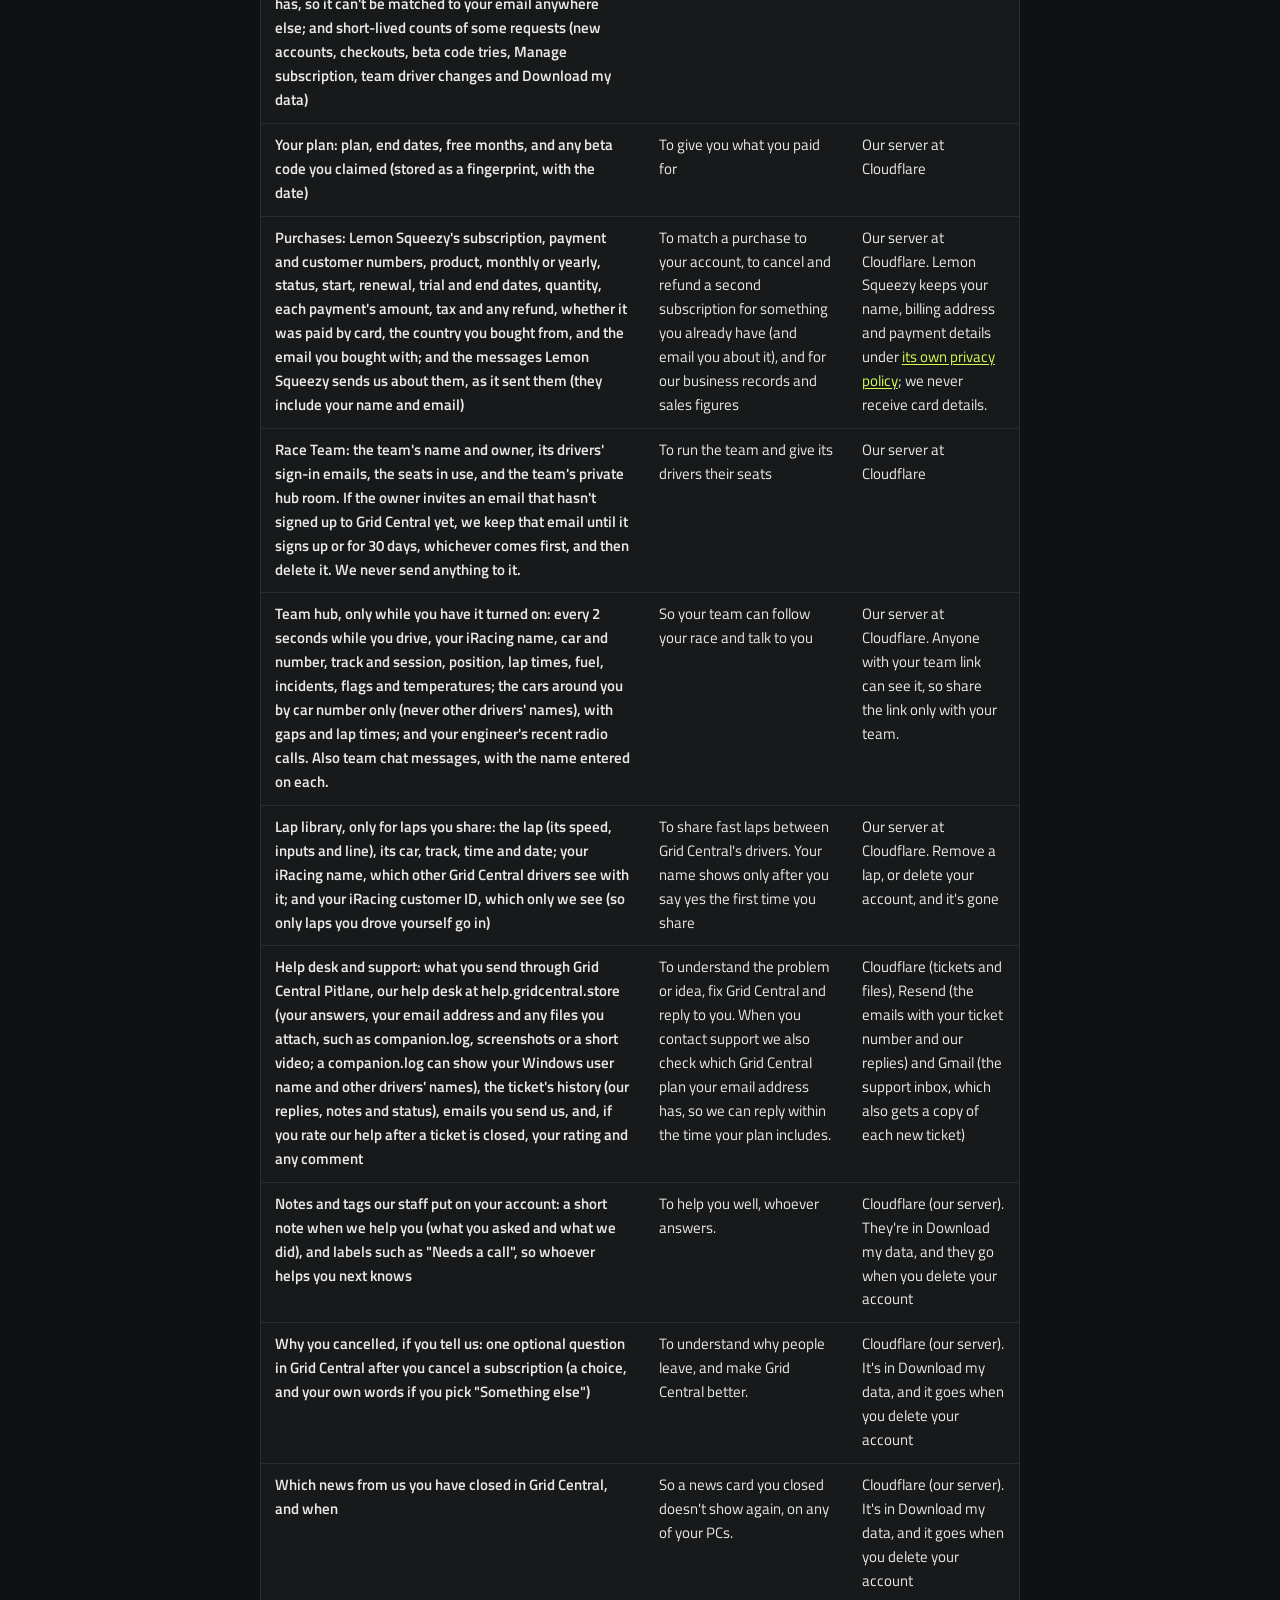
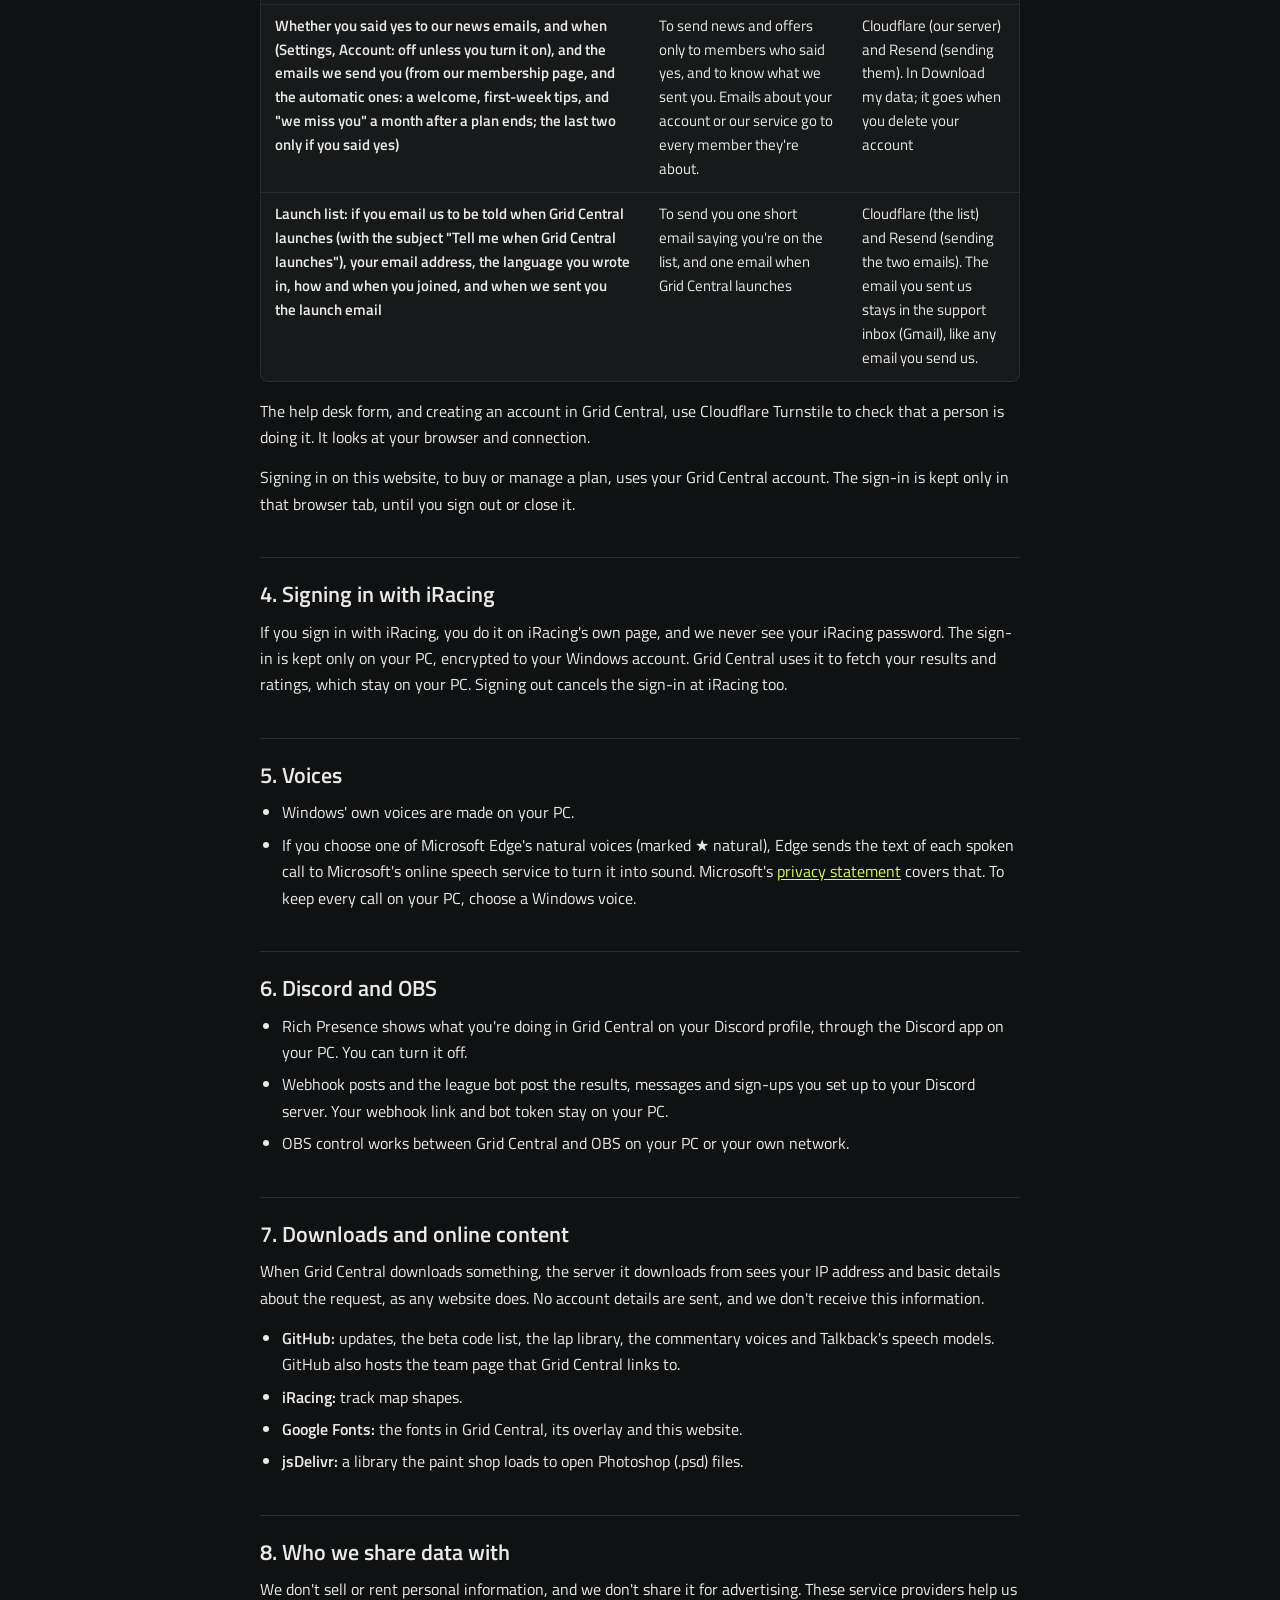
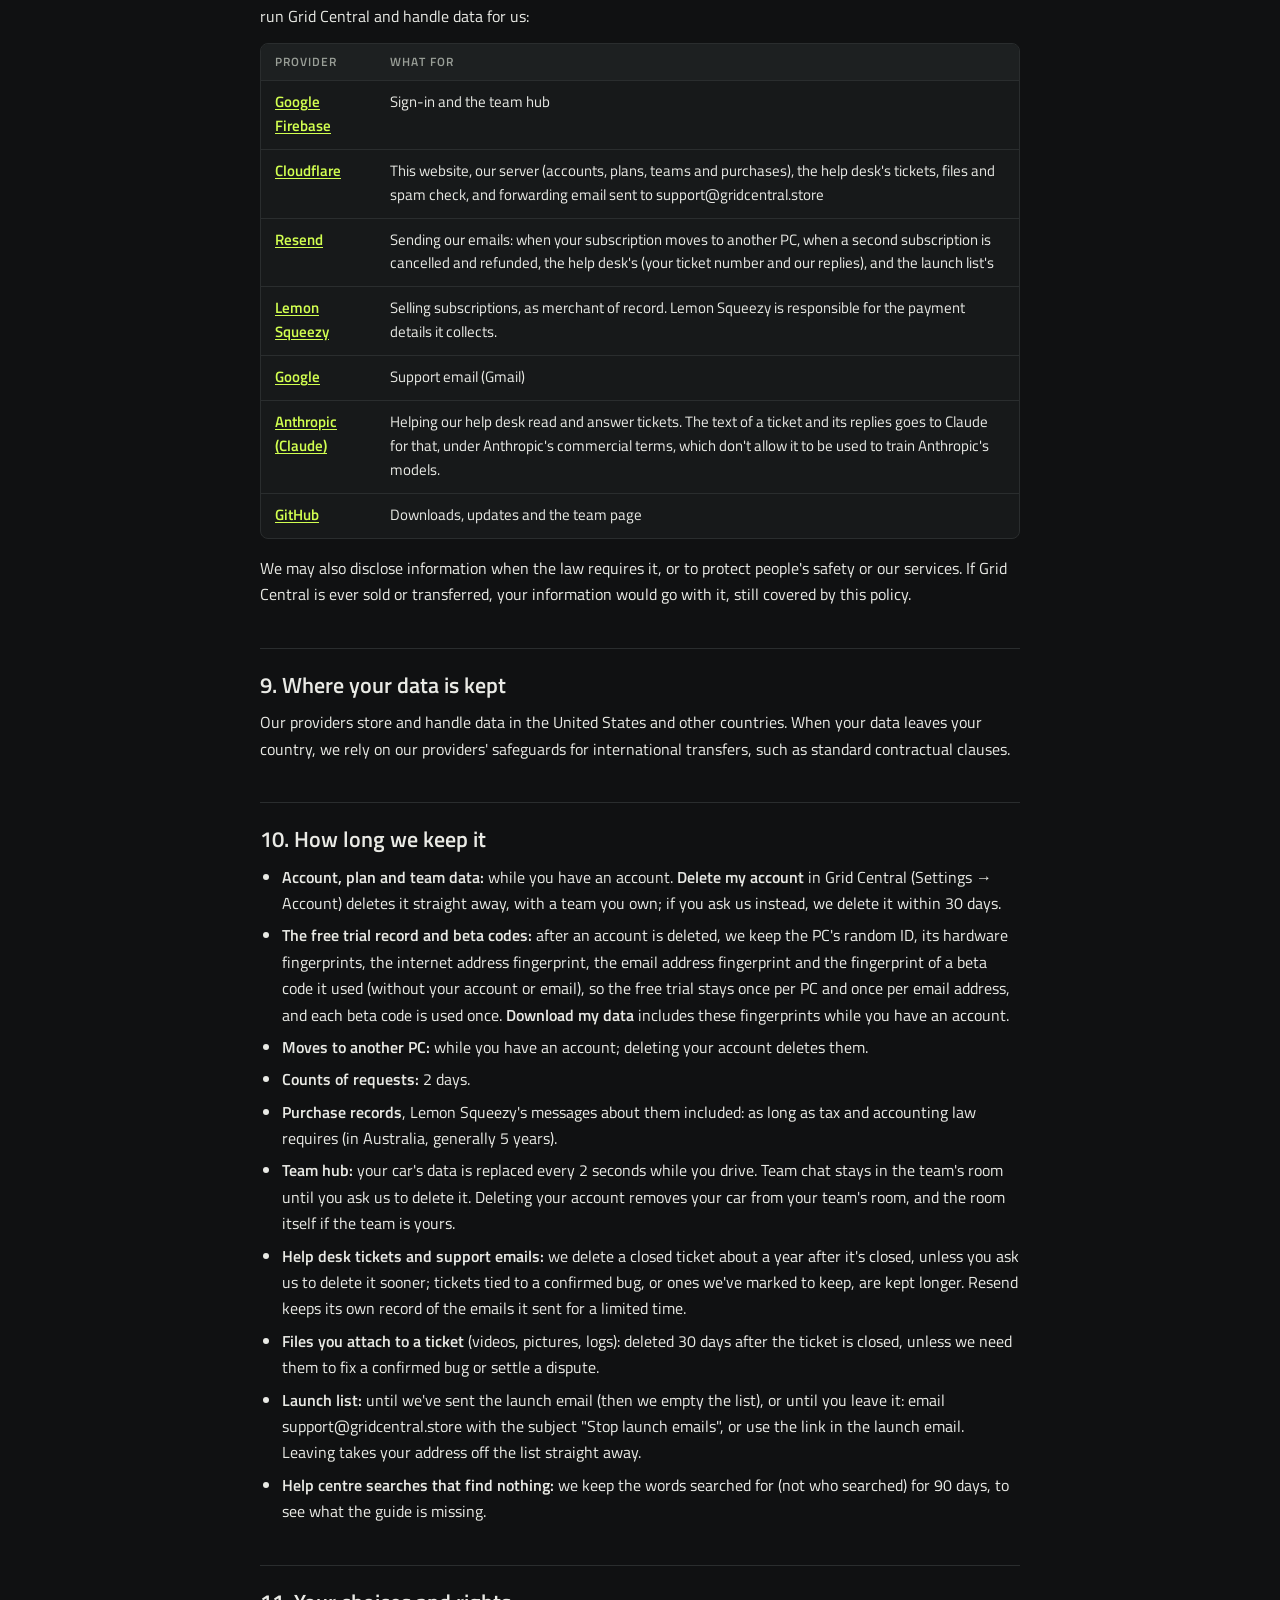
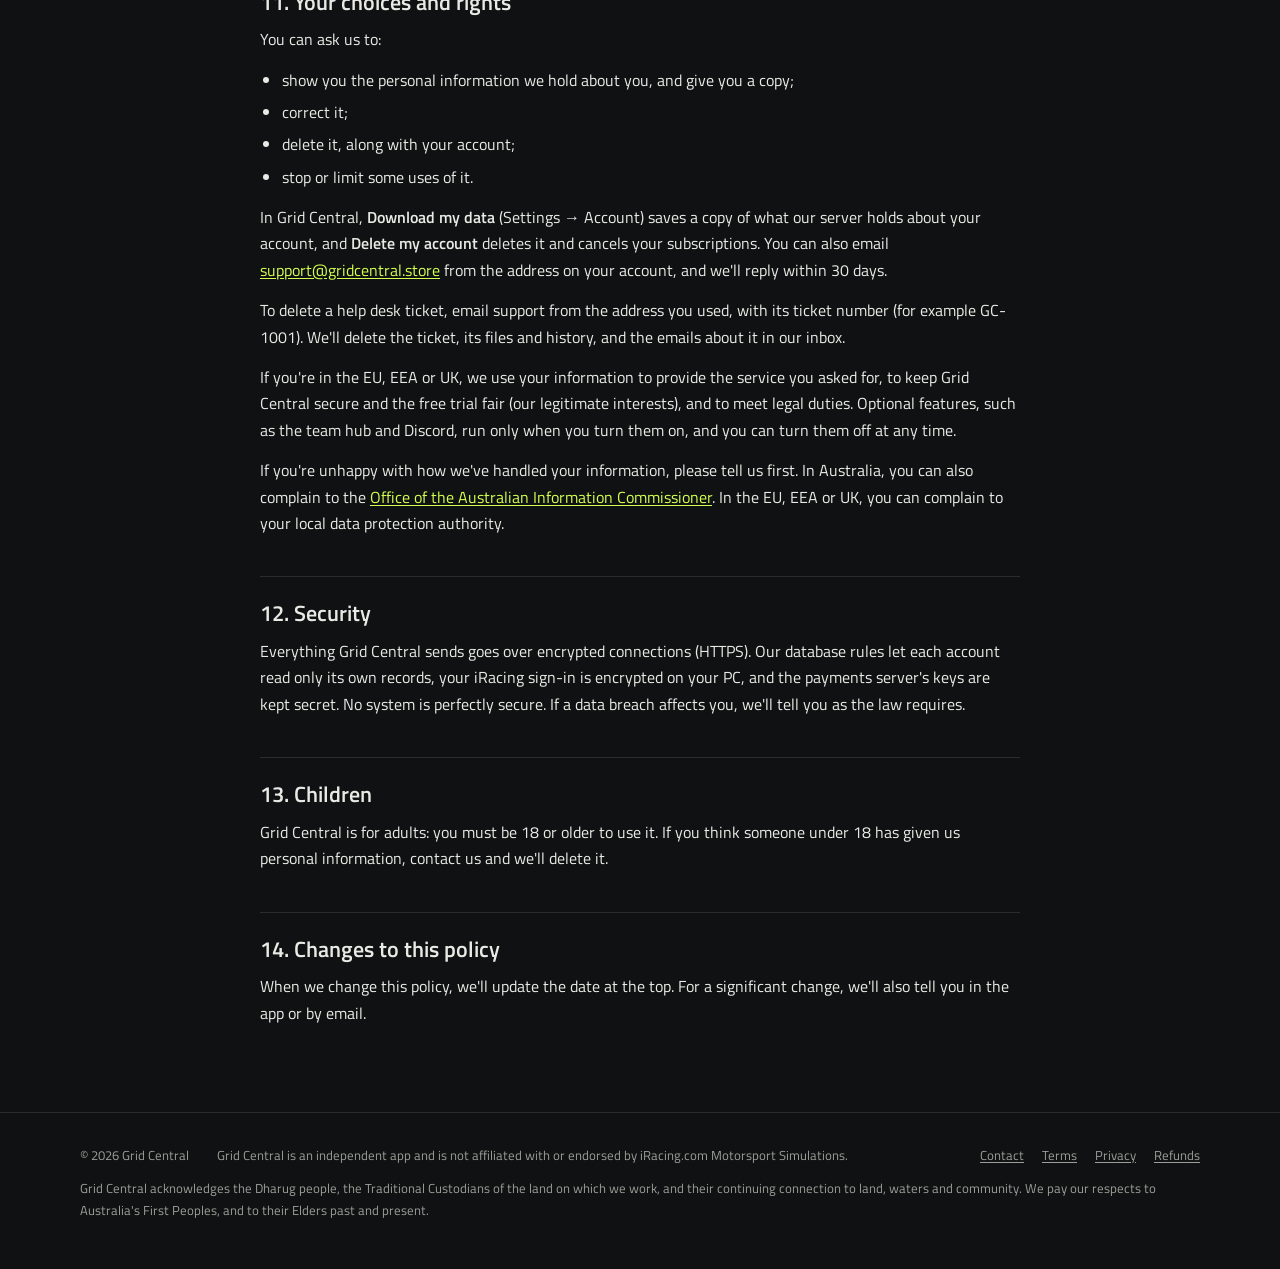
==== commit fe51b84b: "Privacy page: the Membership CRM (notes and tags, why you cancelled, news closed, news emails), the " ====
--- a/privacy.html
+++ b/privacy.html
@@ -23,7 +23,7 @@
 
 <main>
   <h1>Privacy policy</h1>
-  <p class="updated">Last updated 6 November 2026</p>
+  <p class="updated">Last updated 9 November 2026</p>
 
   <section class="short" aria-labelledby="short-h">
     <h2 id="short-h">The short version</h2>
@@ -83,19 +83,44 @@
           <td data-label="Where">Our server at Cloudflare. Lemon Squeezy keeps your name, billing address and payment details under <a href="https://www.lemonsqueezy.com/privacy">its own privacy policy</a>; we never receive card details.</td>
         </tr>
         <tr>
-          <th scope="row">Race Team: the team's name and owner, its drivers' sign-in emails, the seats in use, and the team's private hub room</th>
+          <th scope="row">Race Team: the team's name and owner, its drivers' sign-in emails, the seats in use, and the team's private hub room. If the owner invites an email that hasn't signed up to Grid Central yet, we keep that email until it signs up or for 30 days, whichever comes first, and then delete it. We never send anything to it.</th>
           <td data-label="Why">To run the team and give its drivers their seats</td>
           <td data-label="Where">Our server at Cloudflare</td>
         </tr>
         <tr>
-          <th scope="row">Team hub, only while you have it turned on: every 2 seconds while you drive, your iRacing name, car and number, track and session, position, lap times, fuel, incidents, flags and temperatures; the cars around you, with their drivers' names, gaps and lap times; and your engineer's recent radio calls. Also team chat messages, with the name entered on each.</th>
+          <th scope="row">Team hub, only while you have it turned on: every 2 seconds while you drive, your iRacing name, car and number, track and session, position, lap times, fuel, incidents, flags and temperatures; the cars around you by car number only (never other drivers' names), with gaps and lap times; and your engineer's recent radio calls. Also team chat messages, with the name entered on each.</th>
           <td data-label="Why">So your team can follow your race and talk to you</td>
-          <td data-label="Where">Google Firebase. Anyone with your team link can see it, so share the link only with your team.</td>
-        </tr>
-        <tr>
-          <th scope="row">Help desk and support: what you send through the help desk at help.gridcentral.store (your answers, your email address and any files you attach, such as companion.log, screenshots or a short video; a companion.log can show your Windows user name and other drivers' names), the ticket's history (our replies, notes and status), emails you send us, and, if you rate our help after a ticket is closed, your rating and any comment</th>
+          <td data-label="Where">Our server at Cloudflare. Anyone with your team link can see it, so share the link only with your team.</td>
+        </tr>
+        <tr>
+          <th scope="row">Lap library, only for laps you share: the lap (its speed, inputs and line), its car, track, time and date; your iRacing name, which other Grid Central drivers see with it; and your iRacing customer ID, which only we see (so only laps you drove yourself go in)</th>
+          <td data-label="Why">To share fast laps between Grid Central's drivers. Your name shows only after you say yes the first time you share</td>
+          <td data-label="Where">Our server at Cloudflare. Remove a lap, or delete your account, and it's gone</td>
+        </tr>
+        <tr>
+          <th scope="row">Help desk and support: what you send through Grid Central Pitlane, our help desk at help.gridcentral.store (your answers, your email address and any files you attach, such as companion.log, screenshots or a short video; a companion.log can show your Windows user name and other drivers' names), the ticket's history (our replies, notes and status), emails you send us, and, if you rate our help after a ticket is closed, your rating and any comment</th>
           <td data-label="Why">To understand the problem or idea, fix Grid Central and reply to you. When you contact support we also check which Grid Central plan your email address has, so we can reply within the time your plan includes.</td>
           <td data-label="Where">Cloudflare (tickets and files), Resend (the emails with your ticket number and our replies) and Gmail (the support inbox, which also gets a copy of each new ticket)</td>
+        </tr>
+        <tr>
+          <th scope="row">Notes and tags our staff put on your account: a short note when we help you (what you asked and what we did), and labels such as "Needs a call", so whoever helps you next knows</th>
+          <td data-label="Why">To help you well, whoever answers.</td>
+          <td data-label="Where">Cloudflare (our server). They're in Download my data, and they go when you delete your account</td>
+        </tr>
+        <tr>
+          <th scope="row">Why you cancelled, if you tell us: one optional question in Grid Central after you cancel a subscription (a choice, and your own words if you pick "Something else")</th>
+          <td data-label="Why">To understand why people leave, and make Grid Central better.</td>
+          <td data-label="Where">Cloudflare (our server). It's in Download my data, and it goes when you delete your account</td>
+        </tr>
+        <tr>
+          <th scope="row">Which news from us you have closed in Grid Central, and when</th>
+          <td data-label="Why">So a news card you closed doesn't show again, on any of your PCs.</td>
+          <td data-label="Where">Cloudflare (our server). It's in Download my data, and it goes when you delete your account</td>
+        </tr>
+        <tr>
+          <th scope="row">Whether you said yes to our news emails, and when (Settings, Account: off unless you turn it on), and the emails we send you (from our membership page, and the automatic ones: a welcome, first-week tips, and "we miss you" a month after a plan ends; the last two only if you said yes)</th>
+          <td data-label="Why">To send news and offers only to members who said yes, and to know what we sent you. Emails about your account or our service go to every member they're about.</td>
+          <td data-label="Where">Cloudflare (our server) and Resend (sending them). In Download my data; it goes when you delete your account</td>
         </tr>
         <tr>
           <th scope="row">Launch list: if you email us to be told when Grid Central launches (with the subject "Tell me when Grid Central launches"), your email address, the language you wrote in, how and when you joined, and when we sent you the launch email</th>
@@ -144,6 +169,7 @@
         <tr><th scope="row"><a href="https://resend.com/legal/privacy-policy">Resend</a></th><td data-label="What for">Sending our emails: when your subscription moves to another PC, when a second subscription is cancelled and refunded, the help desk's (your ticket number and our replies), and the launch list's</td></tr>
         <tr><th scope="row"><a href="https://www.lemonsqueezy.com/privacy">Lemon Squeezy</a></th><td data-label="What for">Selling subscriptions, as merchant of record. Lemon Squeezy is responsible for the payment details it collects.</td></tr>
         <tr><th scope="row"><a href="https://policies.google.com/privacy">Google</a></th><td data-label="What for">Support email (Gmail)</td></tr>
+        <tr><th scope="row"><a href="https://www.anthropic.com/legal/privacy">Anthropic (Claude)</a></th><td data-label="What for">Helping our help desk read and answer tickets. The text of a ticket and its replies goes to Claude for that, under Anthropic's commercial terms, which don't allow it to be used to train Anthropic's models.</td></tr>
         <tr><th scope="row"><a href="https://docs.github.com/en/site-policy/privacy-policies/github-general-privacy-statement">GitHub</a></th><td data-label="What for">Downloads, updates and the team page</td></tr>
       </tbody>
     </table>
@@ -162,6 +188,7 @@
     <li><strong>Purchase records</strong>, Lemon Squeezy's messages about them included: as long as tax and accounting law requires (in Australia, generally 5 years).</li>
     <li><strong>Team hub:</strong> your car's data is replaced every 2 seconds while you drive. Team chat stays in the team's room until you ask us to delete it. Deleting your account removes your car from your team's room, and the room itself if the team is yours.</li>
     <li><strong>Help desk tickets and support emails:</strong> we delete a closed ticket about a year after it's closed, unless you ask us to delete it sooner; tickets tied to a confirmed bug, or ones we've marked to keep, are kept longer. Resend keeps its own record of the emails it sent for a limited time.</li>
+    <li><strong>Files you attach to a ticket</strong> (videos, pictures, logs): deleted 30 days after the ticket is closed, unless we need them to fix a confirmed bug or settle a dispute.</li>
     <li><strong>Launch list:</strong> until we've sent the launch email (then we empty the list), or until you leave it: email support@gridcentral.store with the subject "Stop launch emails", or use the link in the launch email. Leaving takes your address off the list straight away.</li>
     <li><strong>Help centre searches that find nothing:</strong> we keep the words searched for (not who searched) for 90 days, to see what the guide is missing.</li>
   </ul>
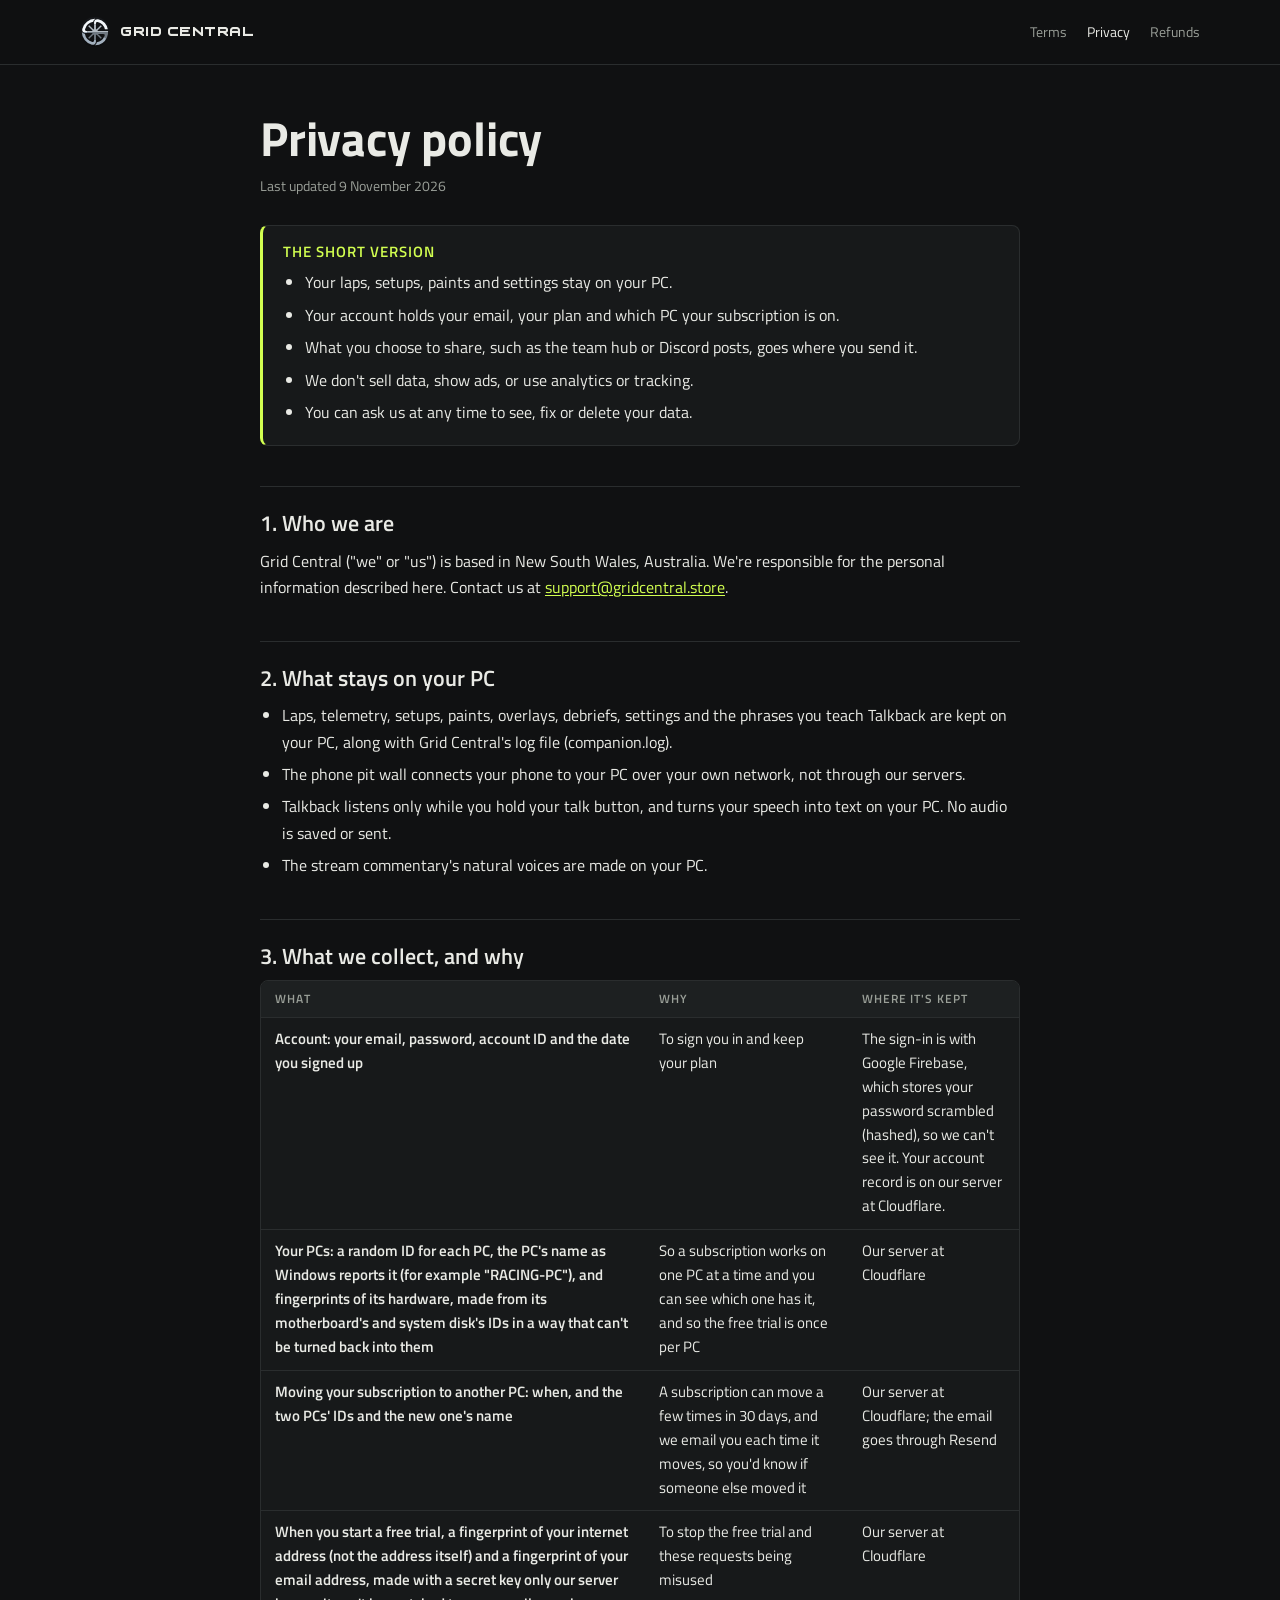
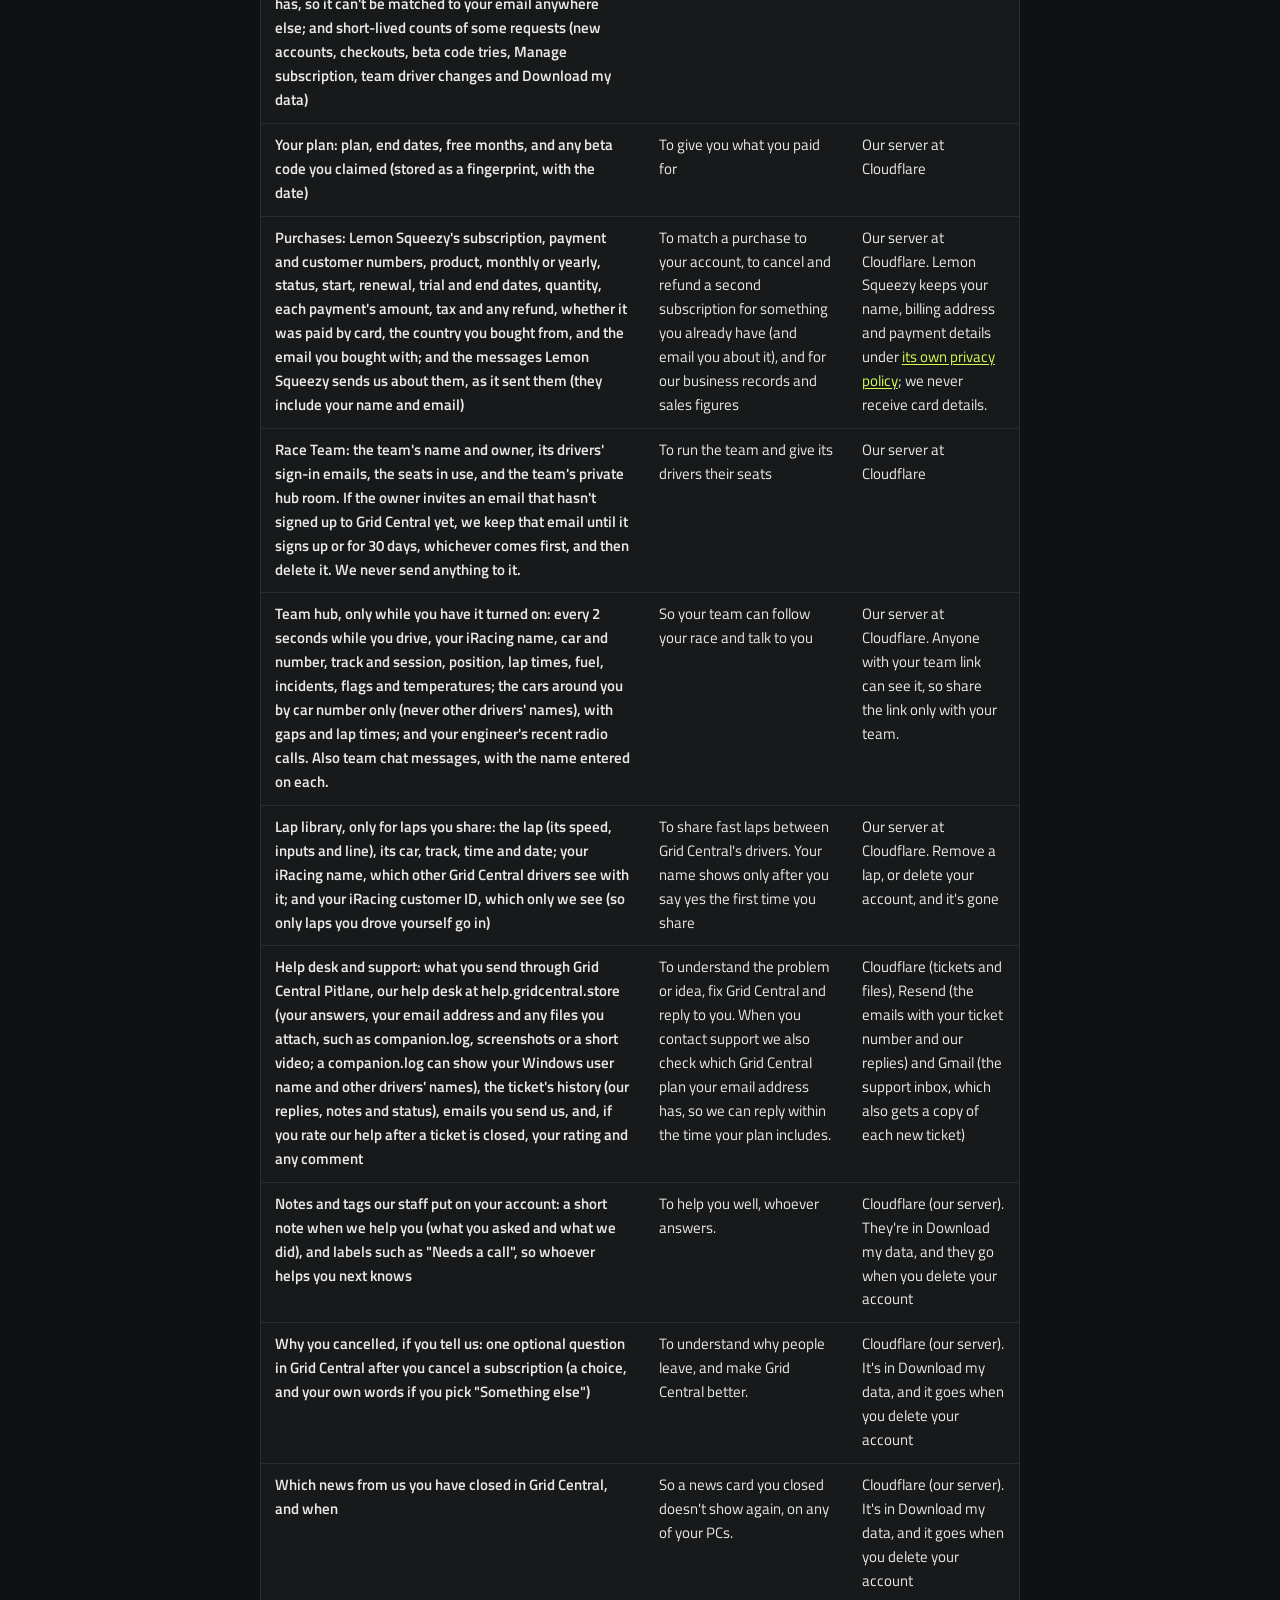
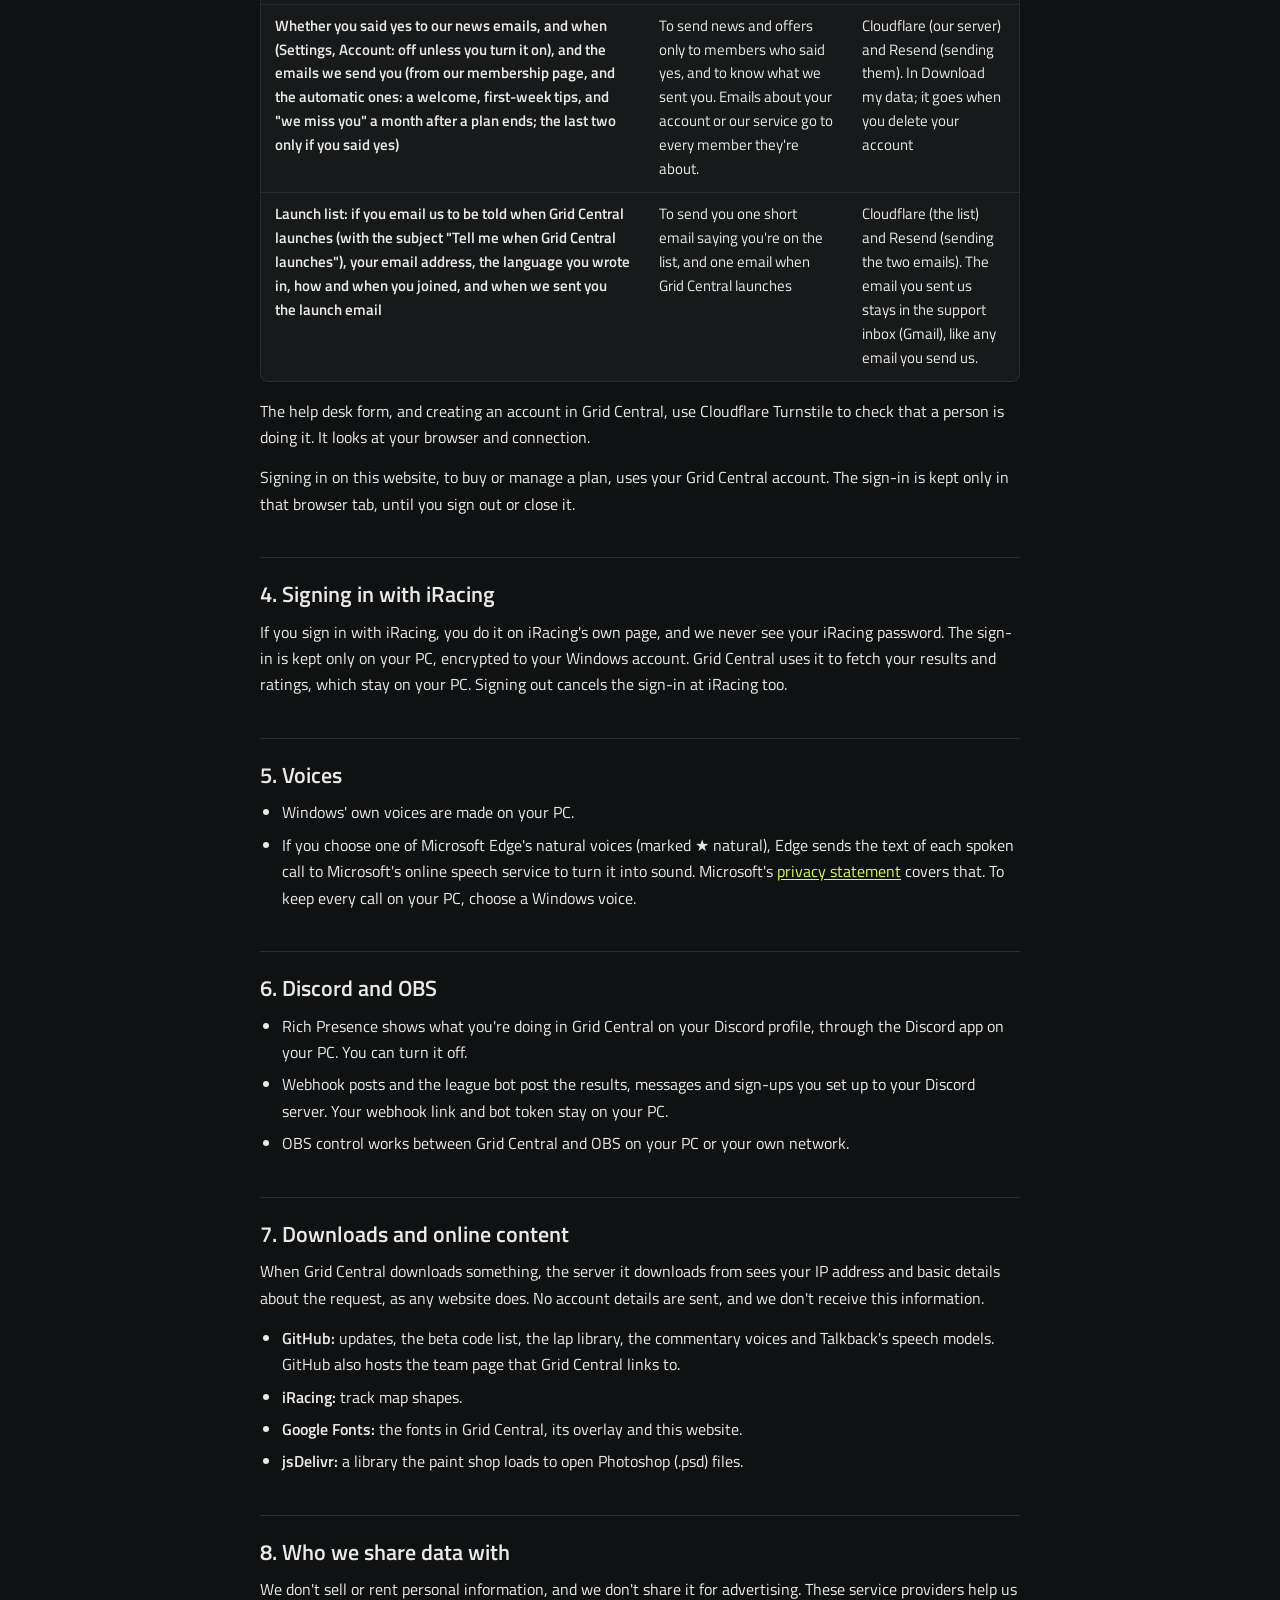
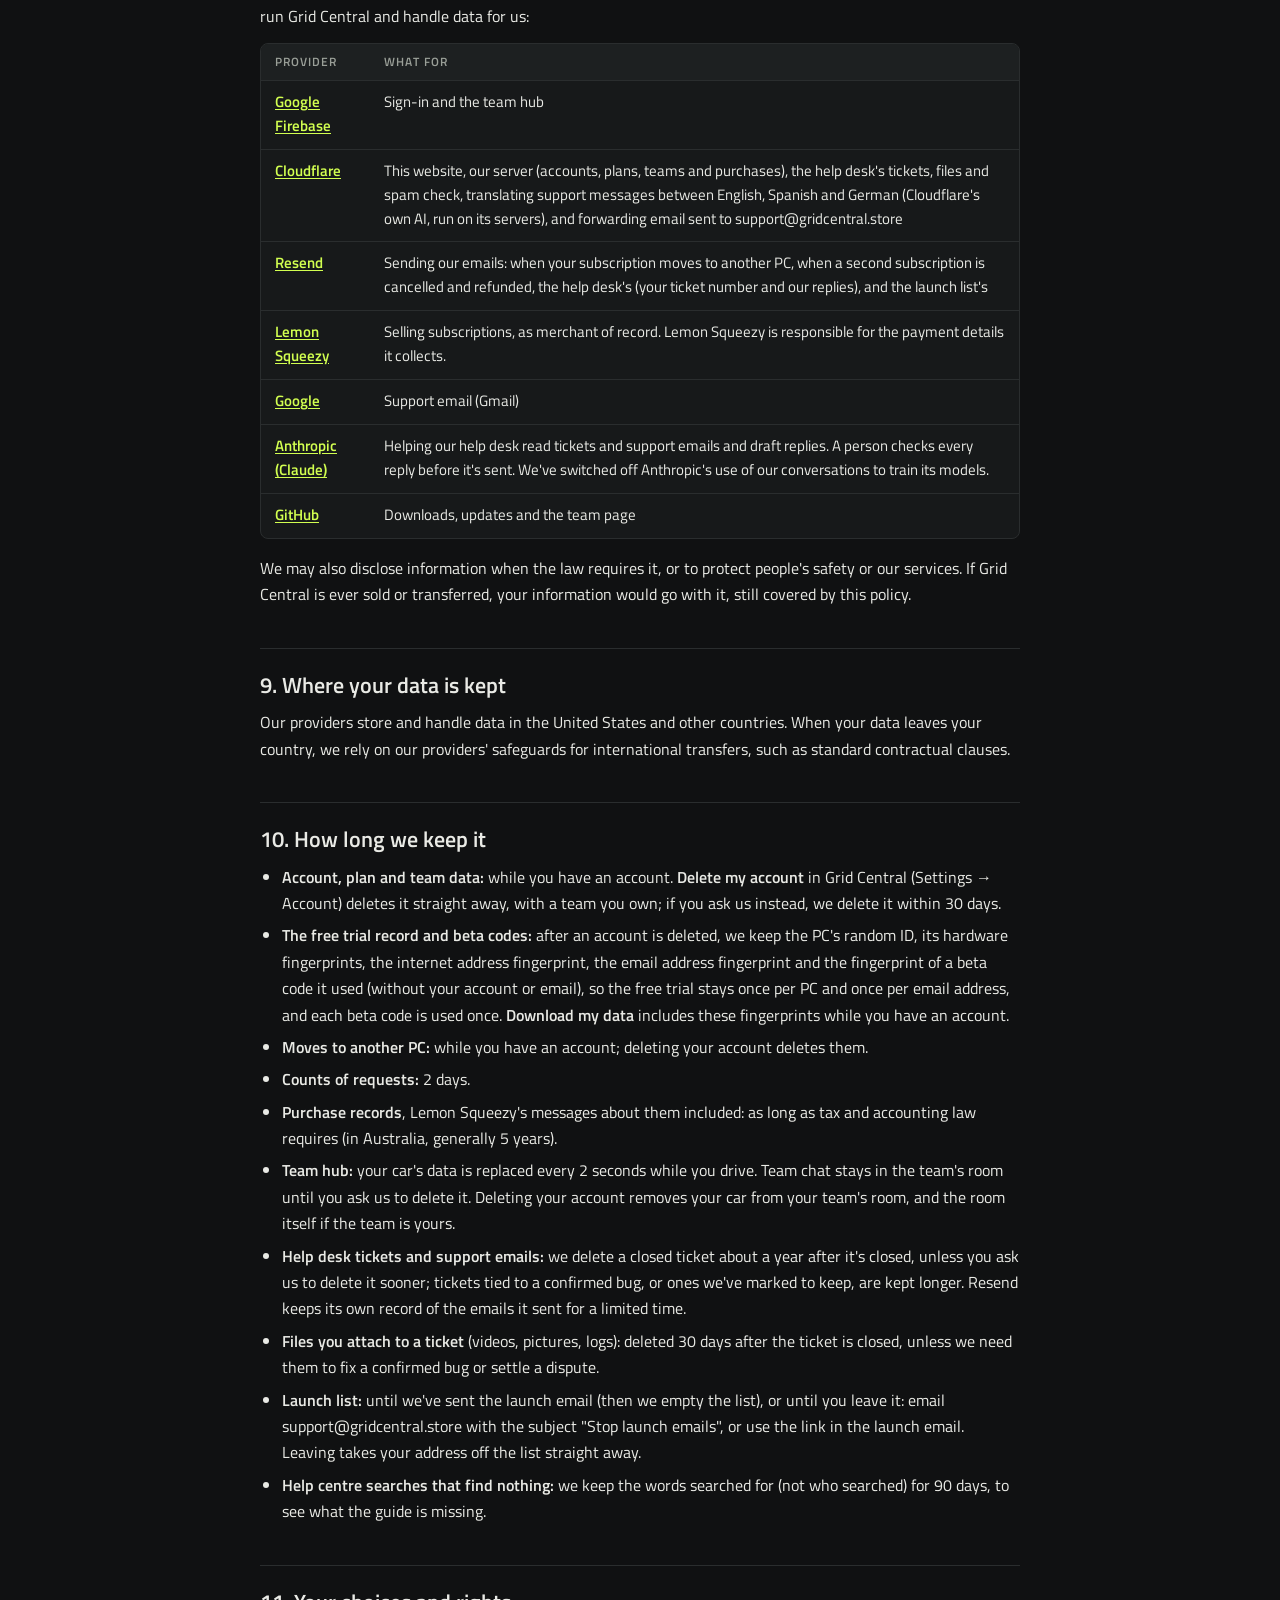
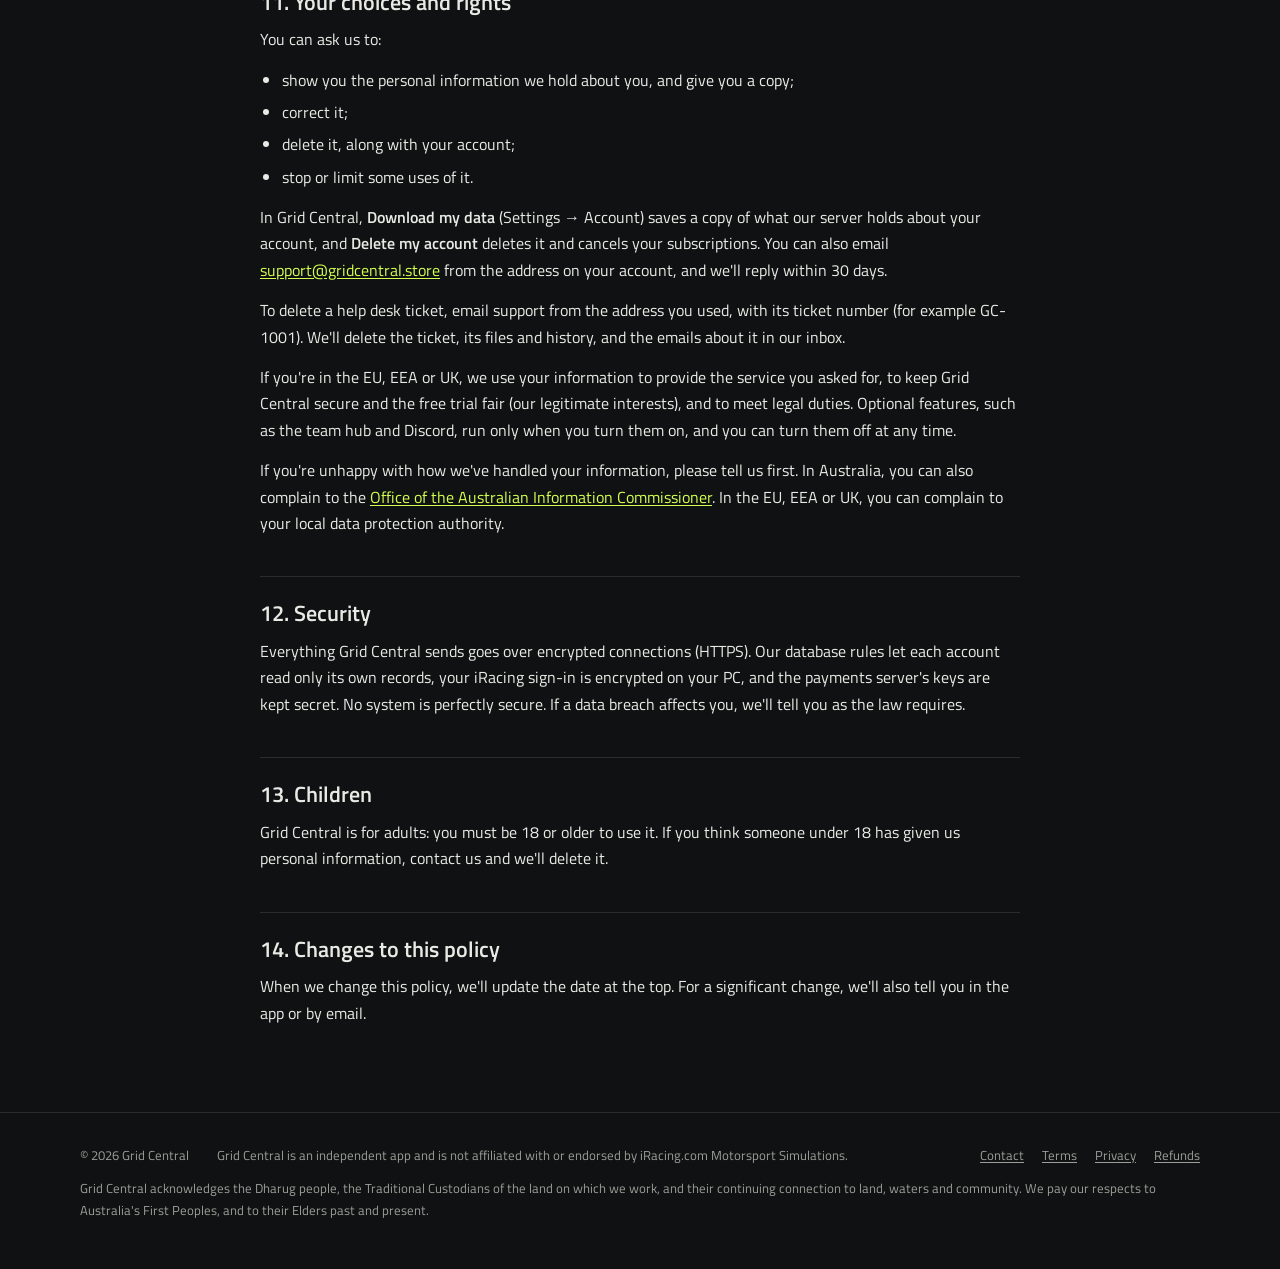
==== commit c3a64cfe: "Privacy page: the Anthropic row matches how Claude is used (drafts checked by a person; training swi" ====
--- a/privacy.html
+++ b/privacy.html
@@ -165,11 +165,11 @@
       <thead><tr><th scope="col">Provider</th><th scope="col">What for</th></tr></thead>
       <tbody>
         <tr><th scope="row"><a href="https://firebase.google.com/support/privacy">Google Firebase</a></th><td data-label="What for">Sign-in and the team hub</td></tr>
-        <tr><th scope="row"><a href="https://www.cloudflare.com/privacypolicy/">Cloudflare</a></th><td data-label="What for">This website, our server (accounts, plans, teams and purchases), the help desk's tickets, files and spam check, and forwarding email sent to support@gridcentral.store</td></tr>
+        <tr><th scope="row"><a href="https://www.cloudflare.com/privacypolicy/">Cloudflare</a></th><td data-label="What for">This website, our server (accounts, plans, teams and purchases), the help desk's tickets, files and spam check, translating support messages between English, Spanish and German (Cloudflare's own AI, run on its servers), and forwarding email sent to support@gridcentral.store</td></tr>
         <tr><th scope="row"><a href="https://resend.com/legal/privacy-policy">Resend</a></th><td data-label="What for">Sending our emails: when your subscription moves to another PC, when a second subscription is cancelled and refunded, the help desk's (your ticket number and our replies), and the launch list's</td></tr>
         <tr><th scope="row"><a href="https://www.lemonsqueezy.com/privacy">Lemon Squeezy</a></th><td data-label="What for">Selling subscriptions, as merchant of record. Lemon Squeezy is responsible for the payment details it collects.</td></tr>
         <tr><th scope="row"><a href="https://policies.google.com/privacy">Google</a></th><td data-label="What for">Support email (Gmail)</td></tr>
-        <tr><th scope="row"><a href="https://www.anthropic.com/legal/privacy">Anthropic (Claude)</a></th><td data-label="What for">Helping our help desk read and answer tickets. The text of a ticket and its replies goes to Claude for that, under Anthropic's commercial terms, which don't allow it to be used to train Anthropic's models.</td></tr>
+        <tr><th scope="row"><a href="https://www.anthropic.com/legal/privacy">Anthropic (Claude)</a></th><td data-label="What for">Helping our help desk read tickets and support emails and draft replies. A person checks every reply before it's sent. We've switched off Anthropic's use of our conversations to train its models.</td></tr>
         <tr><th scope="row"><a href="https://docs.github.com/en/site-policy/privacy-policies/github-general-privacy-statement">GitHub</a></th><td data-label="What for">Downloads, updates and the team page</td></tr>
       </tbody>
     </table>
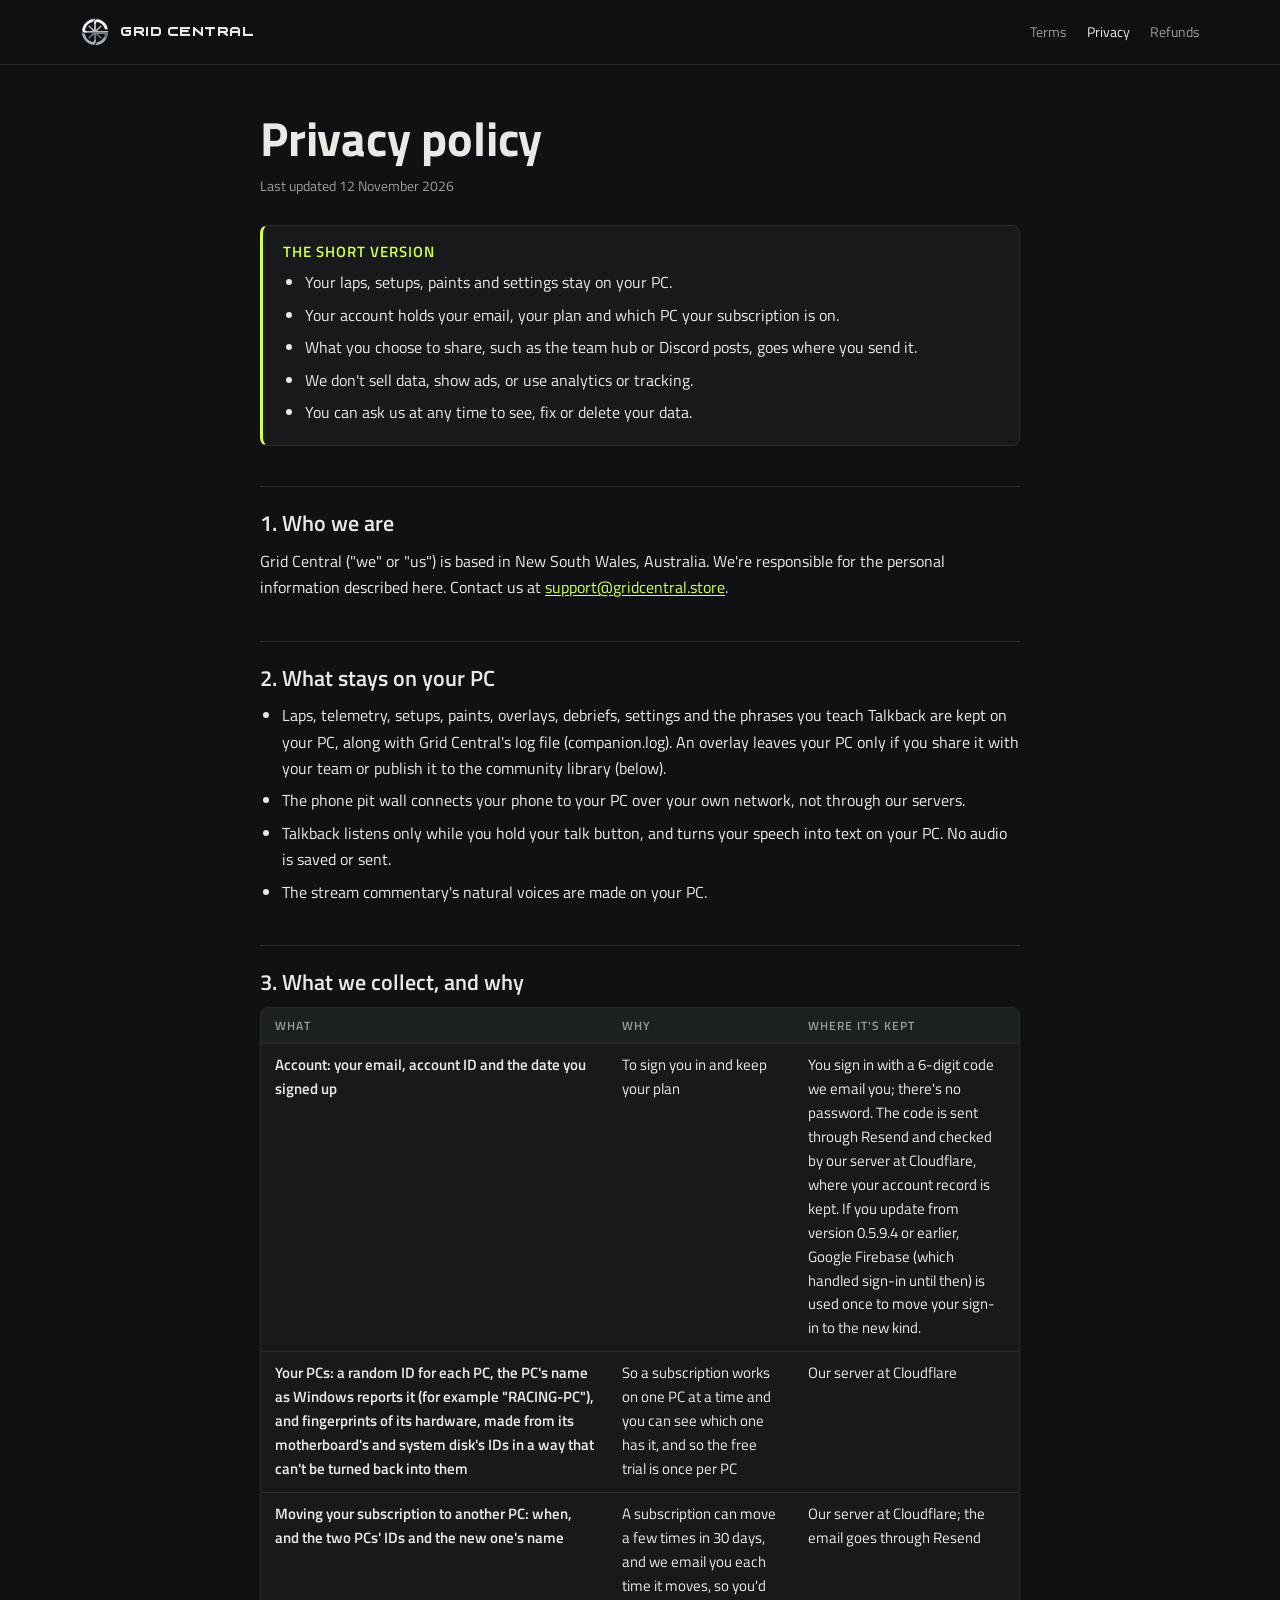
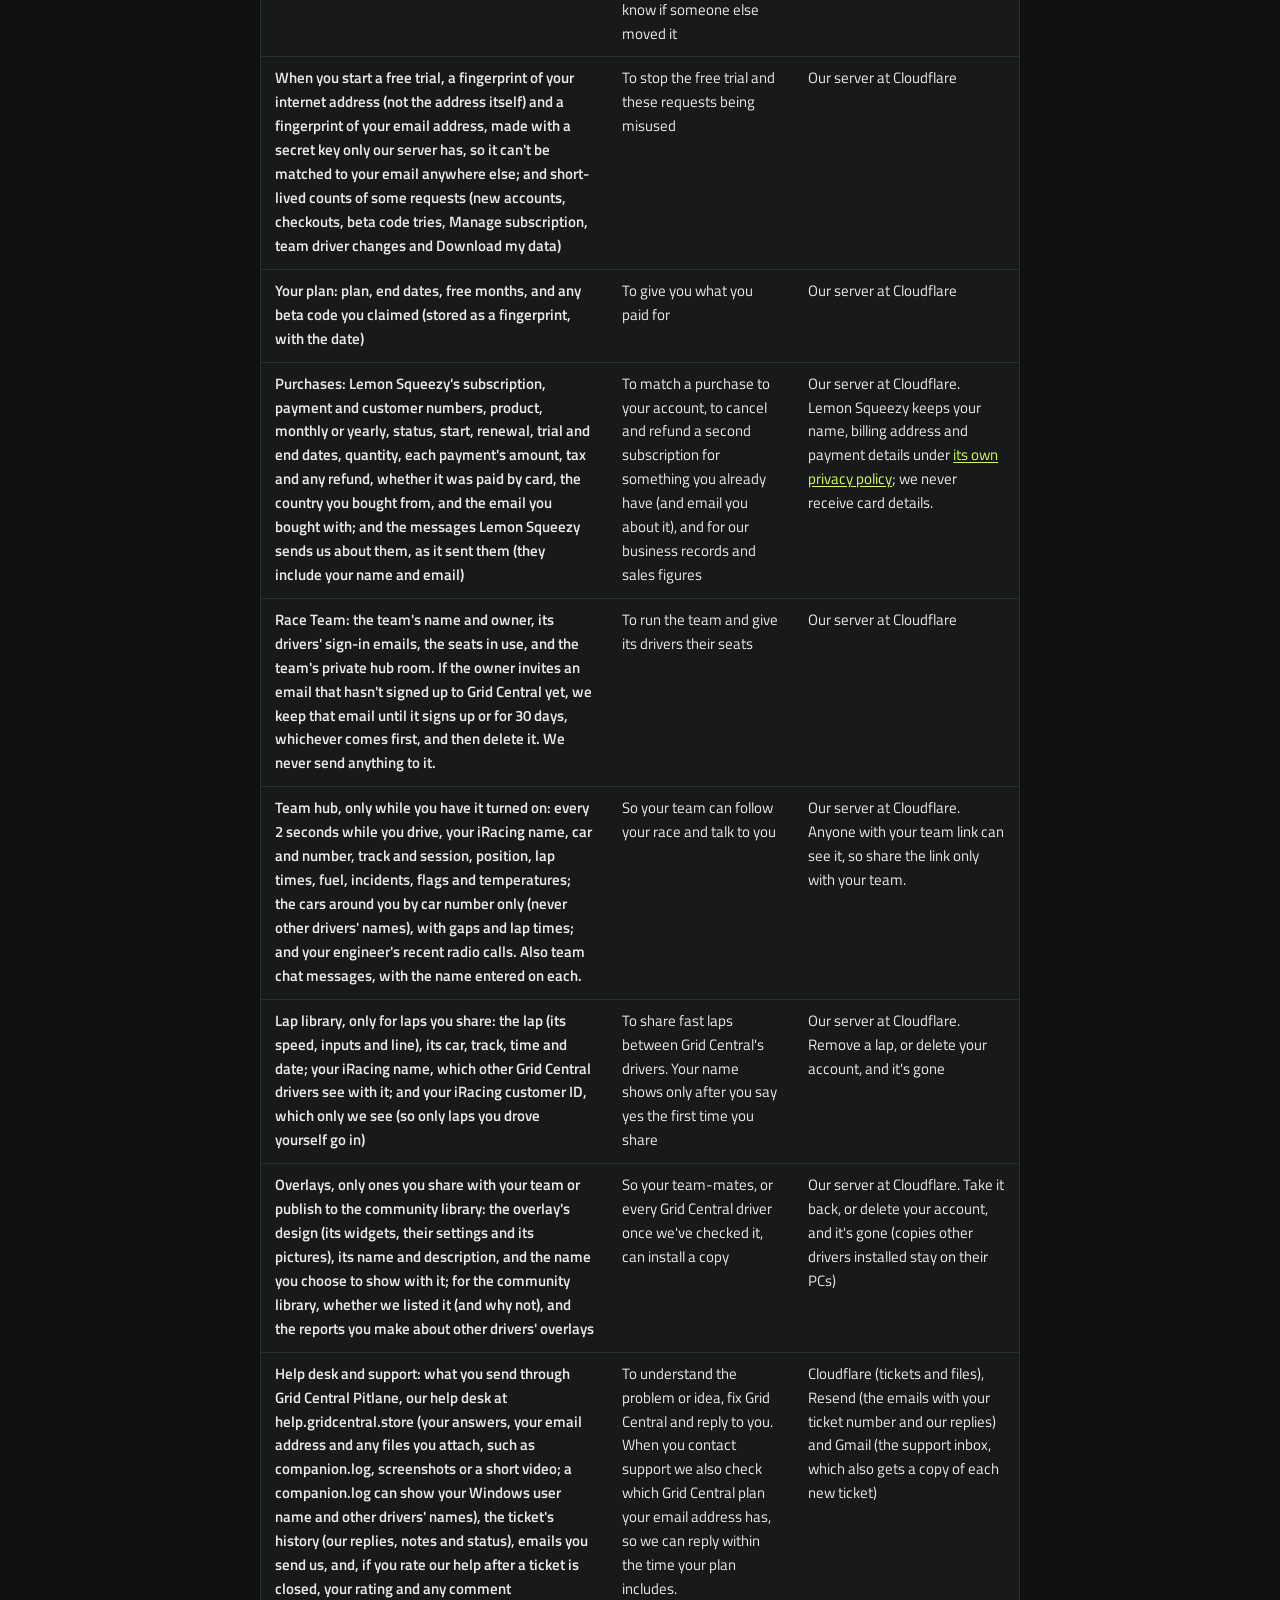
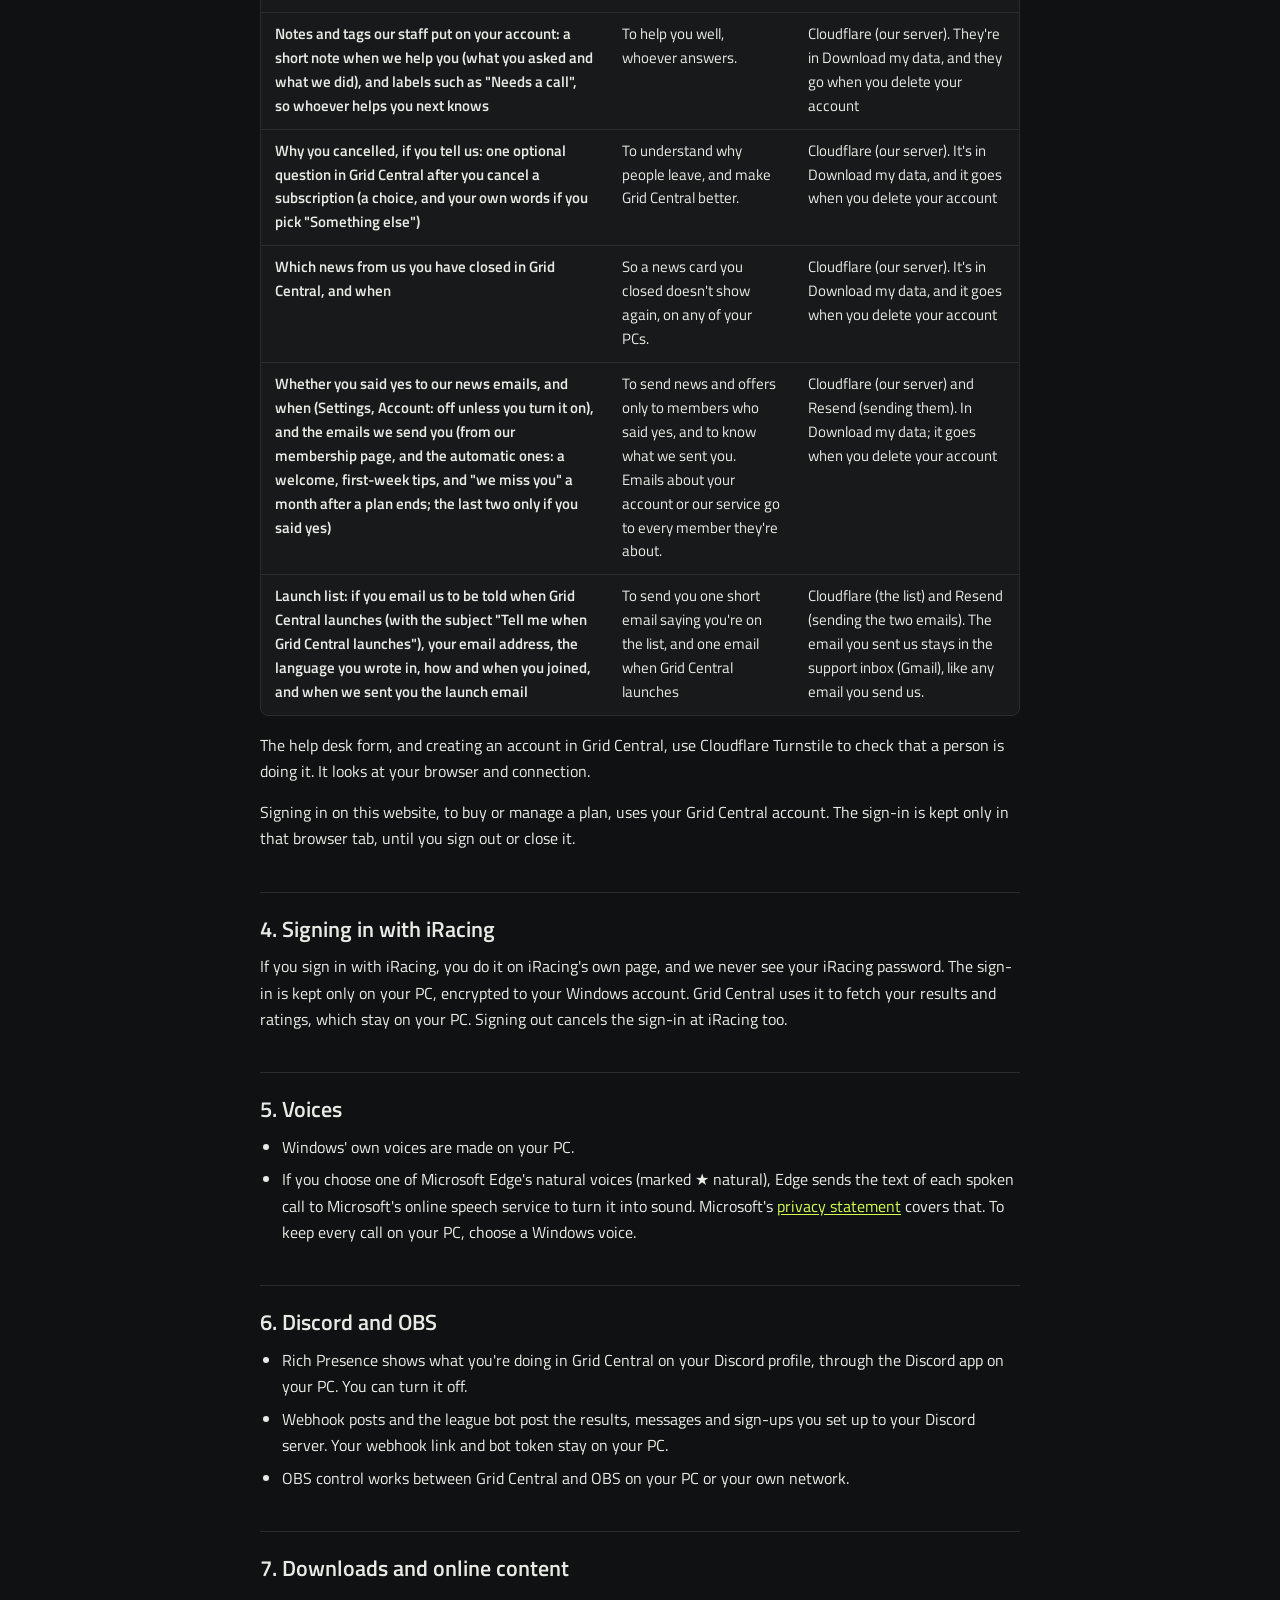
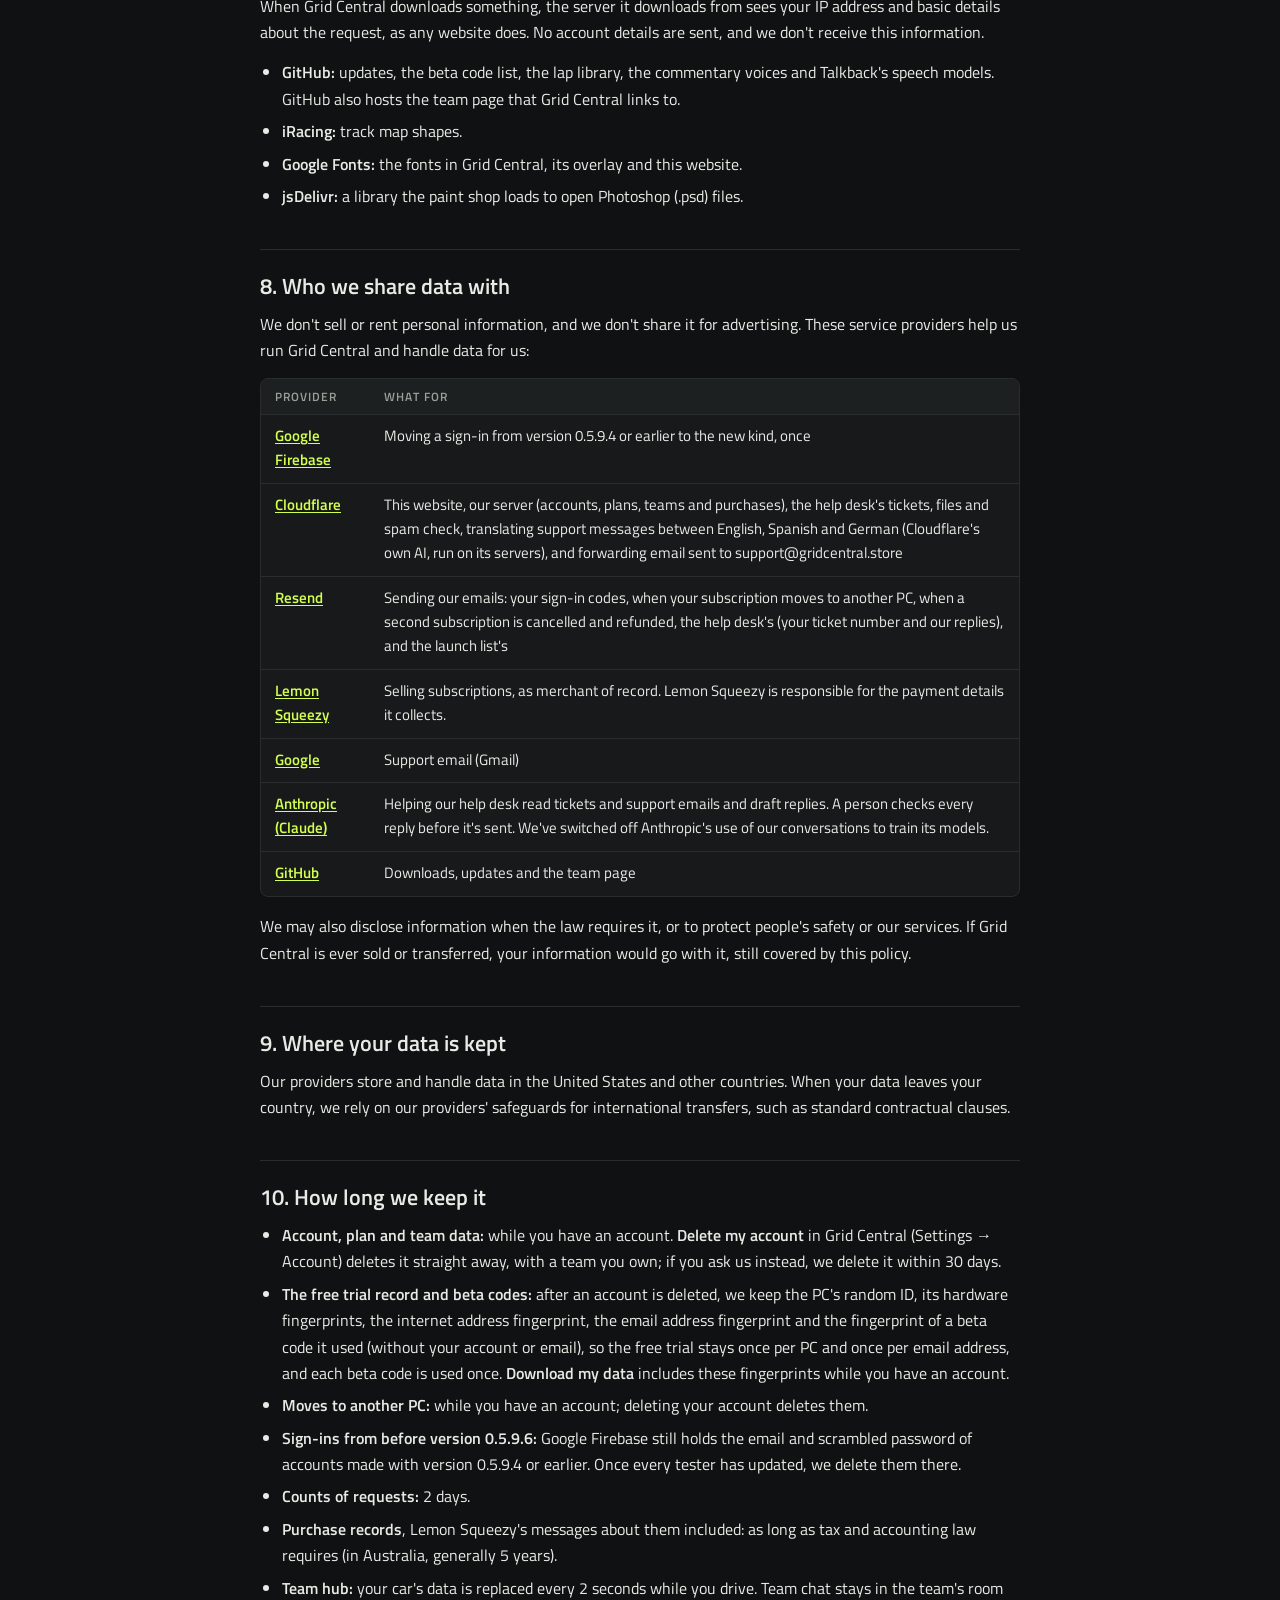
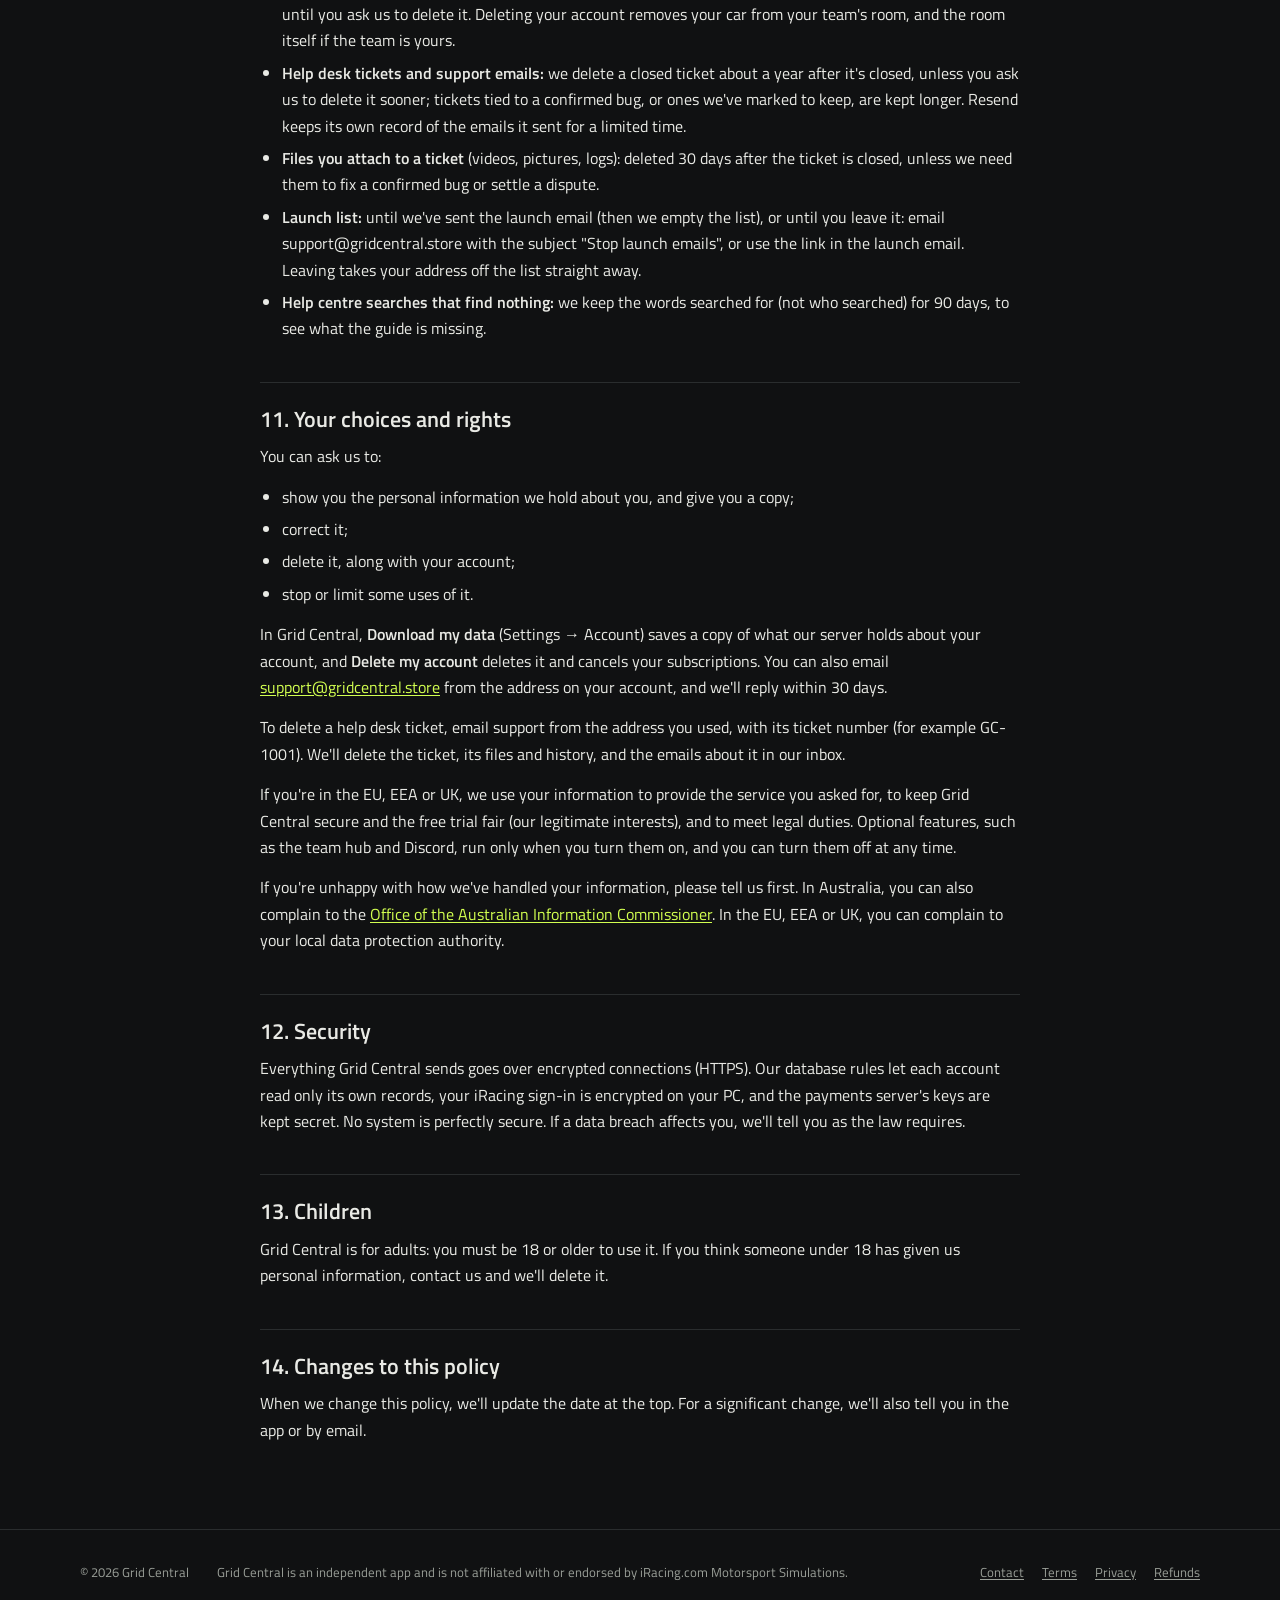
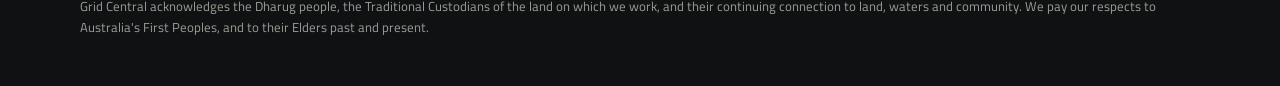
==== commit ed5f3197: "Privacy page: sign-in as it is since 0.5.9.6 (a 6-digit emailed code through Resend, checked by our " ====
--- a/privacy.html
+++ b/privacy.html
@@ -23,7 +23,7 @@
 
 <main>
   <h1>Privacy policy</h1>
-  <p class="updated">Last updated 9 November 2026</p>
+  <p class="updated">Last updated 12 November 2026</p>
 
   <section class="short" aria-labelledby="short-h">
     <h2 id="short-h">The short version</h2>
@@ -41,7 +41,7 @@
 
   <h2 id="on-your-pc">2. What stays on your PC</h2>
   <ul>
-    <li>Laps, telemetry, setups, paints, overlays, debriefs, settings and the phrases you teach Talkback are kept on your PC, along with Grid Central's log file (companion.log).</li>
+    <li>Laps, telemetry, setups, paints, overlays, debriefs, settings and the phrases you teach Talkback are kept on your PC, along with Grid Central's log file (companion.log). An overlay leaves your PC only if you share it with your team or publish it to the community library (below).</li>
     <li>The phone pit wall connects your phone to your PC over your own network, not through our servers.</li>
     <li>Talkback listens only while you hold your talk button, and turns your speech into text on your PC. No audio is saved or sent.</li>
     <li>The stream commentary's natural voices are made on your PC.</li>
@@ -53,9 +53,9 @@
       <thead><tr><th scope="col">What</th><th scope="col">Why</th><th scope="col">Where it's kept</th></tr></thead>
       <tbody>
         <tr>
-          <th scope="row">Account: your email, password, account ID and the date you signed up</th>
+          <th scope="row">Account: your email, account ID and the date you signed up</th>
           <td data-label="Why">To sign you in and keep your plan</td>
-          <td data-label="Where">The sign-in is with Google Firebase, which stores your password scrambled (hashed), so we can't see it. Your account record is on our server at Cloudflare.</td>
+          <td data-label="Where">You sign in with a 6-digit code we email you; there's no password. The code is sent through Resend and checked by our server at Cloudflare, where your account record is kept. If you update from version 0.5.9.4 or earlier, Google Firebase (which handled sign-in until then) is used once to move your sign-in to the new kind.</td>
         </tr>
         <tr>
           <th scope="row">Your PCs: a random ID for each PC, the PC's name as Windows reports it (for example "RACING-PC"), and fingerprints of its hardware, made from its motherboard's and system disk's IDs in a way that can't be turned back into them</th>
@@ -96,6 +96,11 @@
           <th scope="row">Lap library, only for laps you share: the lap (its speed, inputs and line), its car, track, time and date; your iRacing name, which other Grid Central drivers see with it; and your iRacing customer ID, which only we see (so only laps you drove yourself go in)</th>
           <td data-label="Why">To share fast laps between Grid Central's drivers. Your name shows only after you say yes the first time you share</td>
           <td data-label="Where">Our server at Cloudflare. Remove a lap, or delete your account, and it's gone</td>
+        </tr>
+        <tr>
+          <th scope="row">Overlays, only ones you share with your team or publish to the community library: the overlay's design (its widgets, their settings and its pictures), its name and description, and the name you choose to show with it; for the community library, whether we listed it (and why not), and the reports you make about other drivers' overlays</th>
+          <td data-label="Why">So your team-mates, or every Grid Central driver once we've checked it, can install a copy</td>
+          <td data-label="Where">Our server at Cloudflare. Take it back, or delete your account, and it's gone (copies other drivers installed stay on their PCs)</td>
         </tr>
         <tr>
           <th scope="row">Help desk and support: what you send through Grid Central Pitlane, our help desk at help.gridcentral.store (your answers, your email address and any files you attach, such as companion.log, screenshots or a short video; a companion.log can show your Windows user name and other drivers' names), the ticket's history (our replies, notes and status), emails you send us, and, if you rate our help after a ticket is closed, your rating and any comment</th>
@@ -164,9 +169,9 @@
     <table>
       <thead><tr><th scope="col">Provider</th><th scope="col">What for</th></tr></thead>
       <tbody>
-        <tr><th scope="row"><a href="https://firebase.google.com/support/privacy">Google Firebase</a></th><td data-label="What for">Sign-in and the team hub</td></tr>
+        <tr><th scope="row"><a href="https://firebase.google.com/support/privacy">Google Firebase</a></th><td data-label="What for">Moving a sign-in from version 0.5.9.4 or earlier to the new kind, once</td></tr>
         <tr><th scope="row"><a href="https://www.cloudflare.com/privacypolicy/">Cloudflare</a></th><td data-label="What for">This website, our server (accounts, plans, teams and purchases), the help desk's tickets, files and spam check, translating support messages between English, Spanish and German (Cloudflare's own AI, run on its servers), and forwarding email sent to support@gridcentral.store</td></tr>
-        <tr><th scope="row"><a href="https://resend.com/legal/privacy-policy">Resend</a></th><td data-label="What for">Sending our emails: when your subscription moves to another PC, when a second subscription is cancelled and refunded, the help desk's (your ticket number and our replies), and the launch list's</td></tr>
+        <tr><th scope="row"><a href="https://resend.com/legal/privacy-policy">Resend</a></th><td data-label="What for">Sending our emails: your sign-in codes, when your subscription moves to another PC, when a second subscription is cancelled and refunded, the help desk's (your ticket number and our replies), and the launch list's</td></tr>
         <tr><th scope="row"><a href="https://www.lemonsqueezy.com/privacy">Lemon Squeezy</a></th><td data-label="What for">Selling subscriptions, as merchant of record. Lemon Squeezy is responsible for the payment details it collects.</td></tr>
         <tr><th scope="row"><a href="https://policies.google.com/privacy">Google</a></th><td data-label="What for">Support email (Gmail)</td></tr>
         <tr><th scope="row"><a href="https://www.anthropic.com/legal/privacy">Anthropic (Claude)</a></th><td data-label="What for">Helping our help desk read tickets and support emails and draft replies. A person checks every reply before it's sent. We've switched off Anthropic's use of our conversations to train its models.</td></tr>
@@ -184,6 +189,7 @@
     <li><strong>Account, plan and team data:</strong> while you have an account. <strong>Delete my account</strong> in Grid Central (Settings → Account) deletes it straight away, with a team you own; if you ask us instead, we delete it within 30 days.</li>
     <li><strong>The free trial record and beta codes:</strong> after an account is deleted, we keep the PC's random ID, its hardware fingerprints, the internet address fingerprint, the email address fingerprint and the fingerprint of a beta code it used (without your account or email), so the free trial stays once per PC and once per email address, and each beta code is used once. <strong>Download my data</strong> includes these fingerprints while you have an account.</li>
     <li><strong>Moves to another PC:</strong> while you have an account; deleting your account deletes them.</li>
+    <li><strong>Sign-ins from before version 0.5.9.6:</strong> Google Firebase still holds the email and scrambled password of accounts made with version 0.5.9.4 or earlier. Once every tester has updated, we delete them there.</li>
     <li><strong>Counts of requests:</strong> 2 days.</li>
     <li><strong>Purchase records</strong>, Lemon Squeezy's messages about them included: as long as tax and accounting law requires (in Australia, generally 5 years).</li>
     <li><strong>Team hub:</strong> your car's data is replaced every 2 seconds while you drive. Team chat stays in the team's room until you ask us to delete it. Deleting your account removes your car from your team's room, and the room itself if the team is yours.</li>
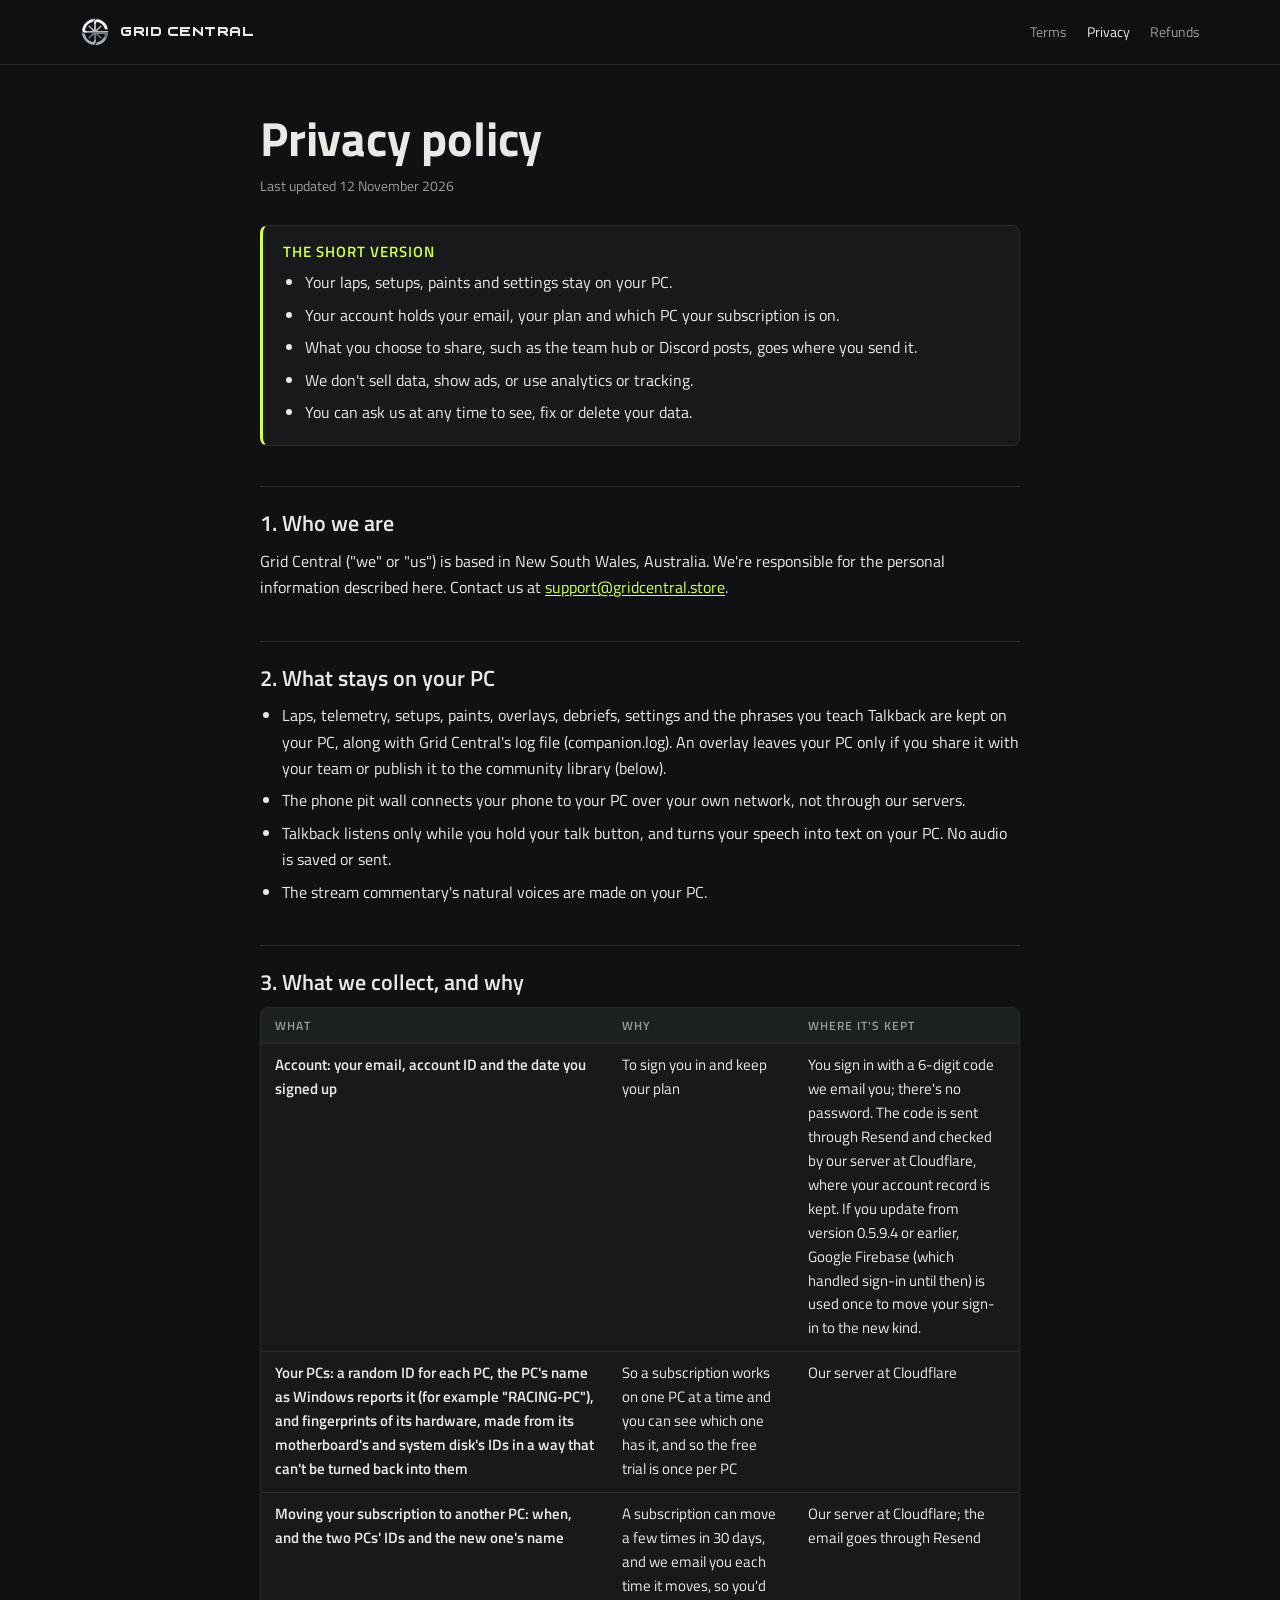
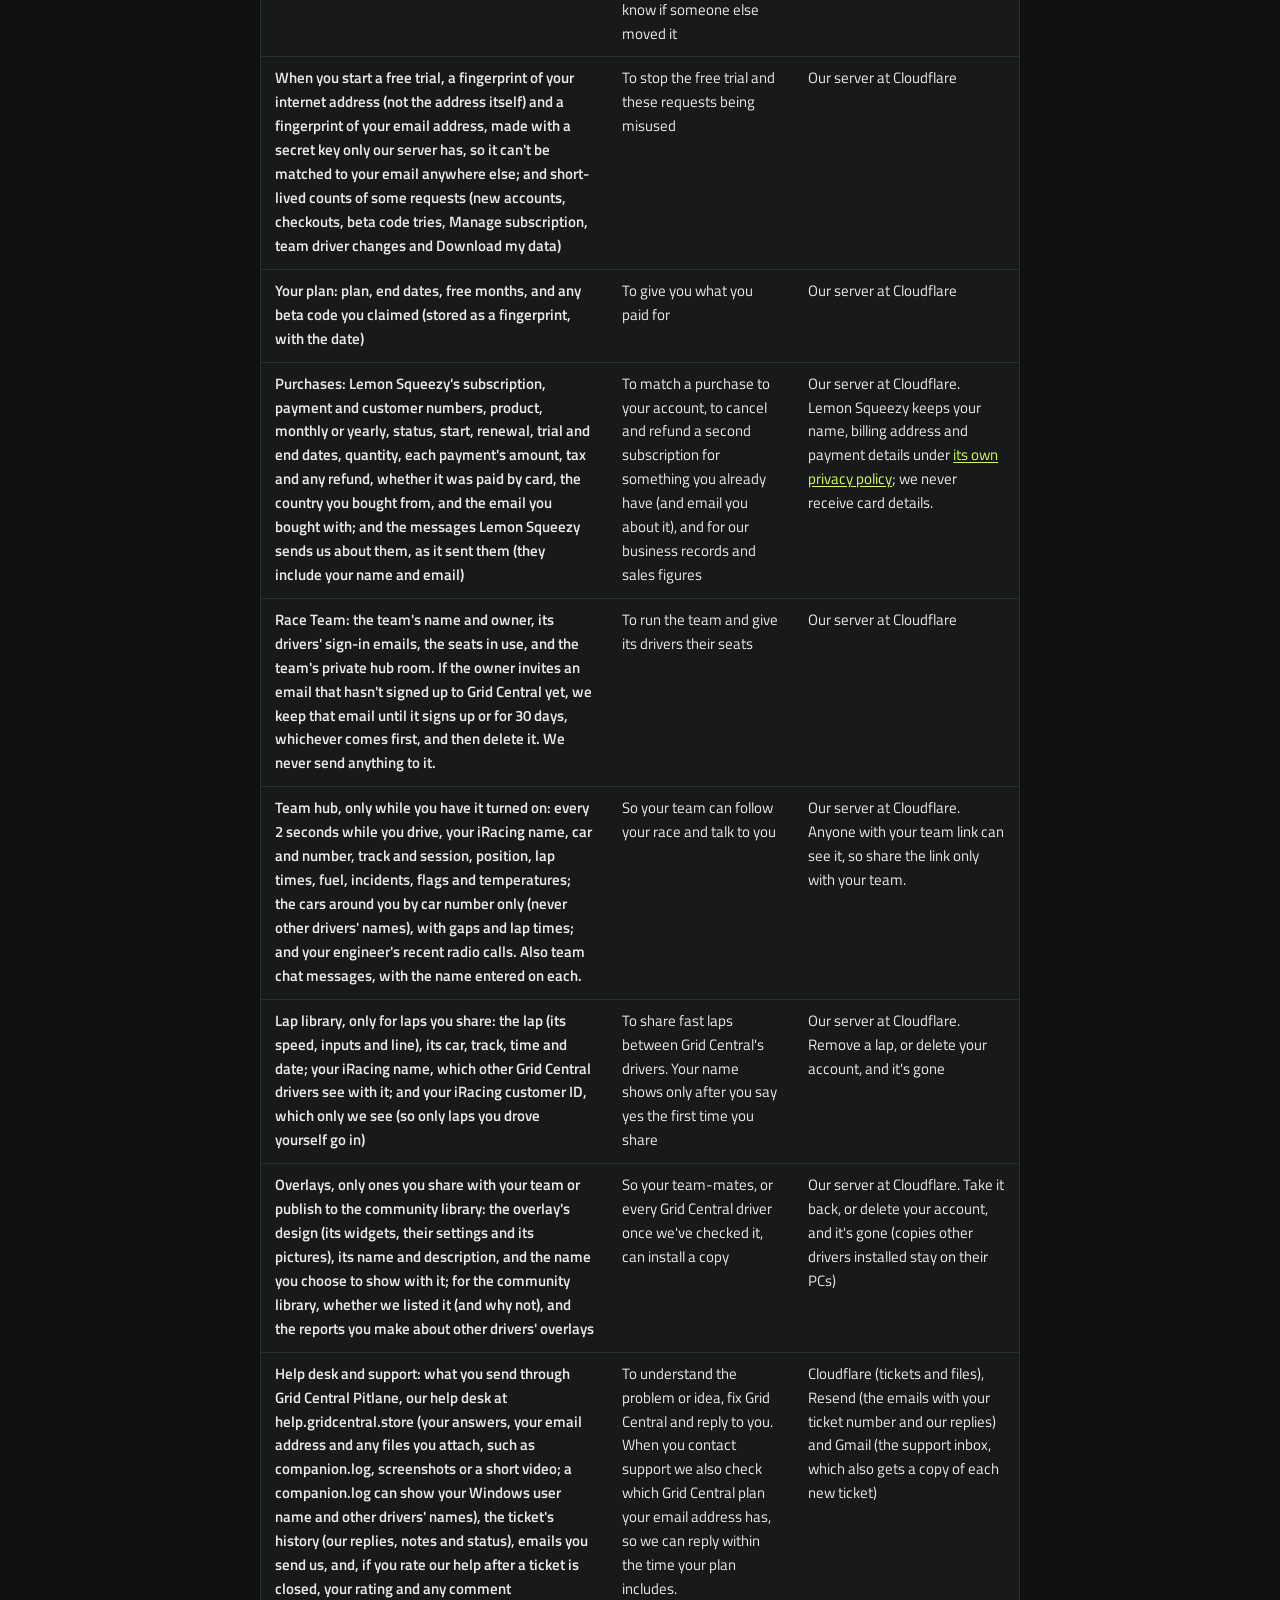
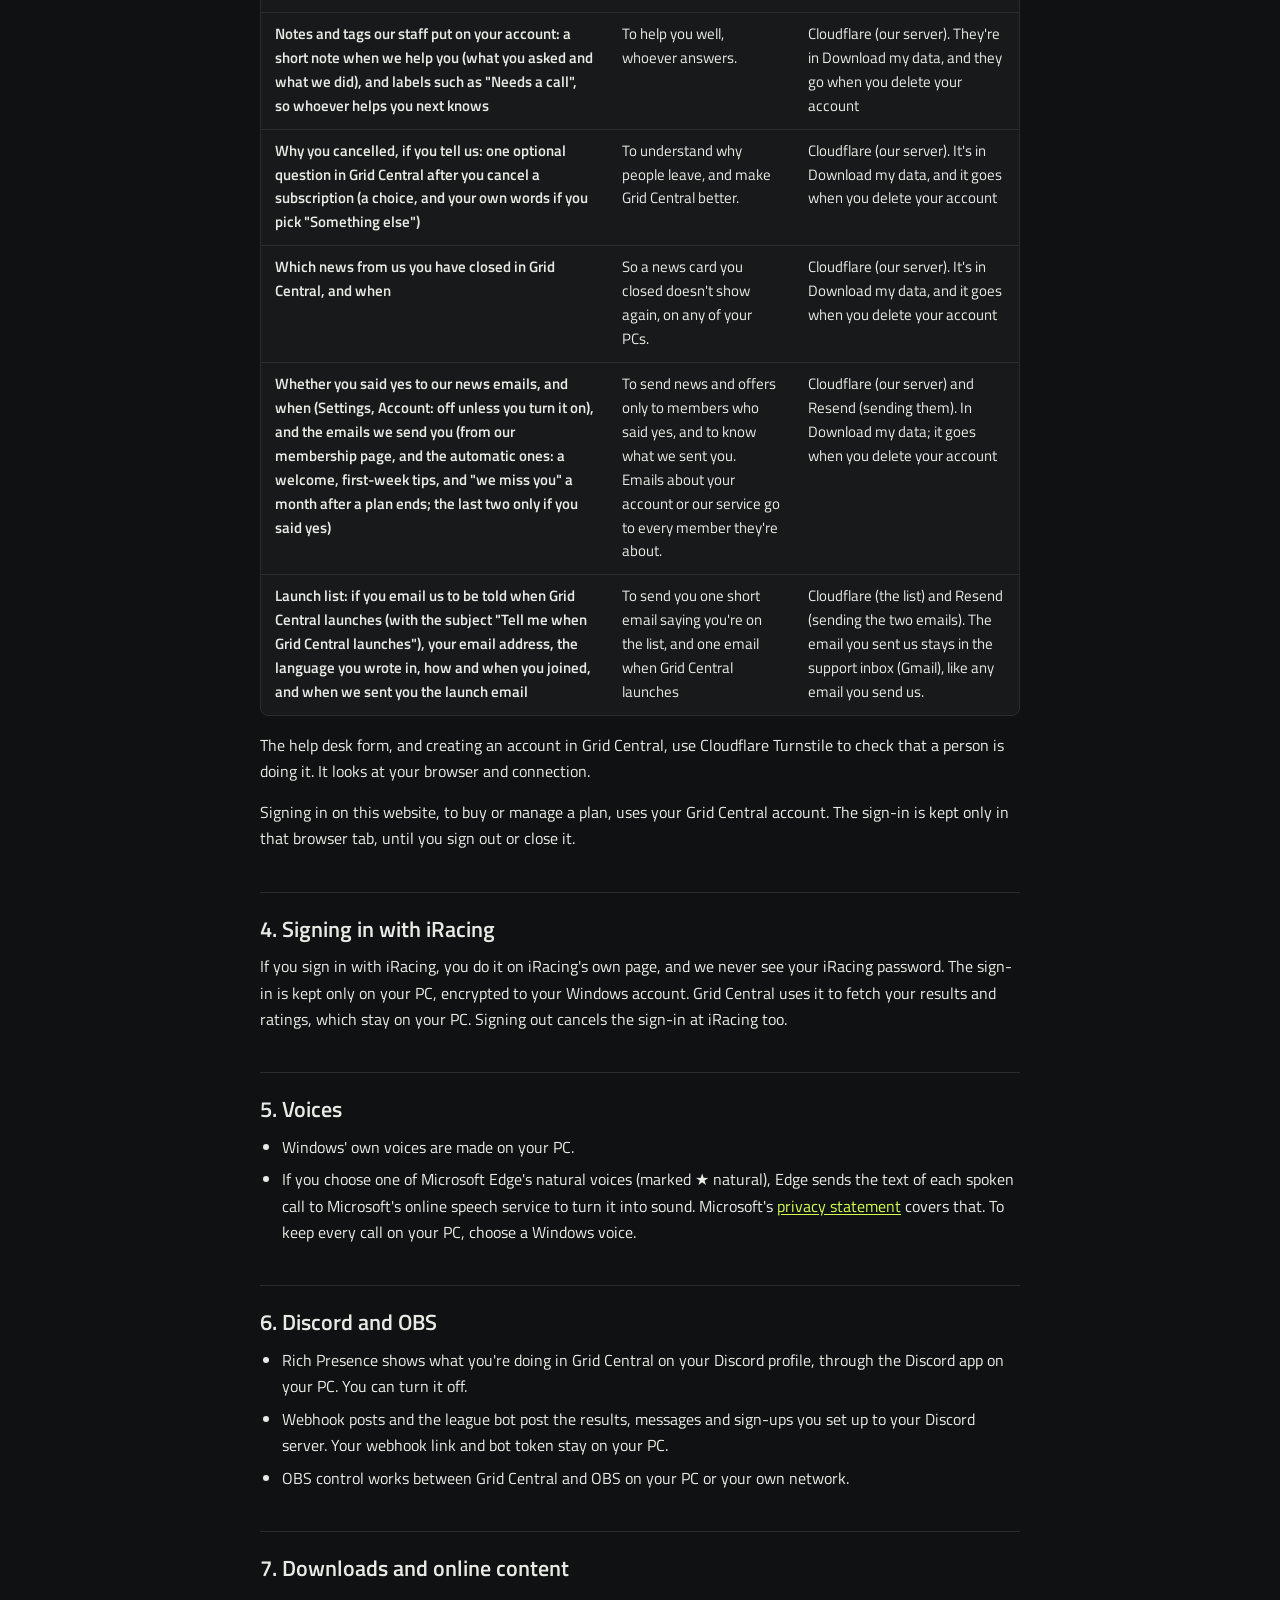
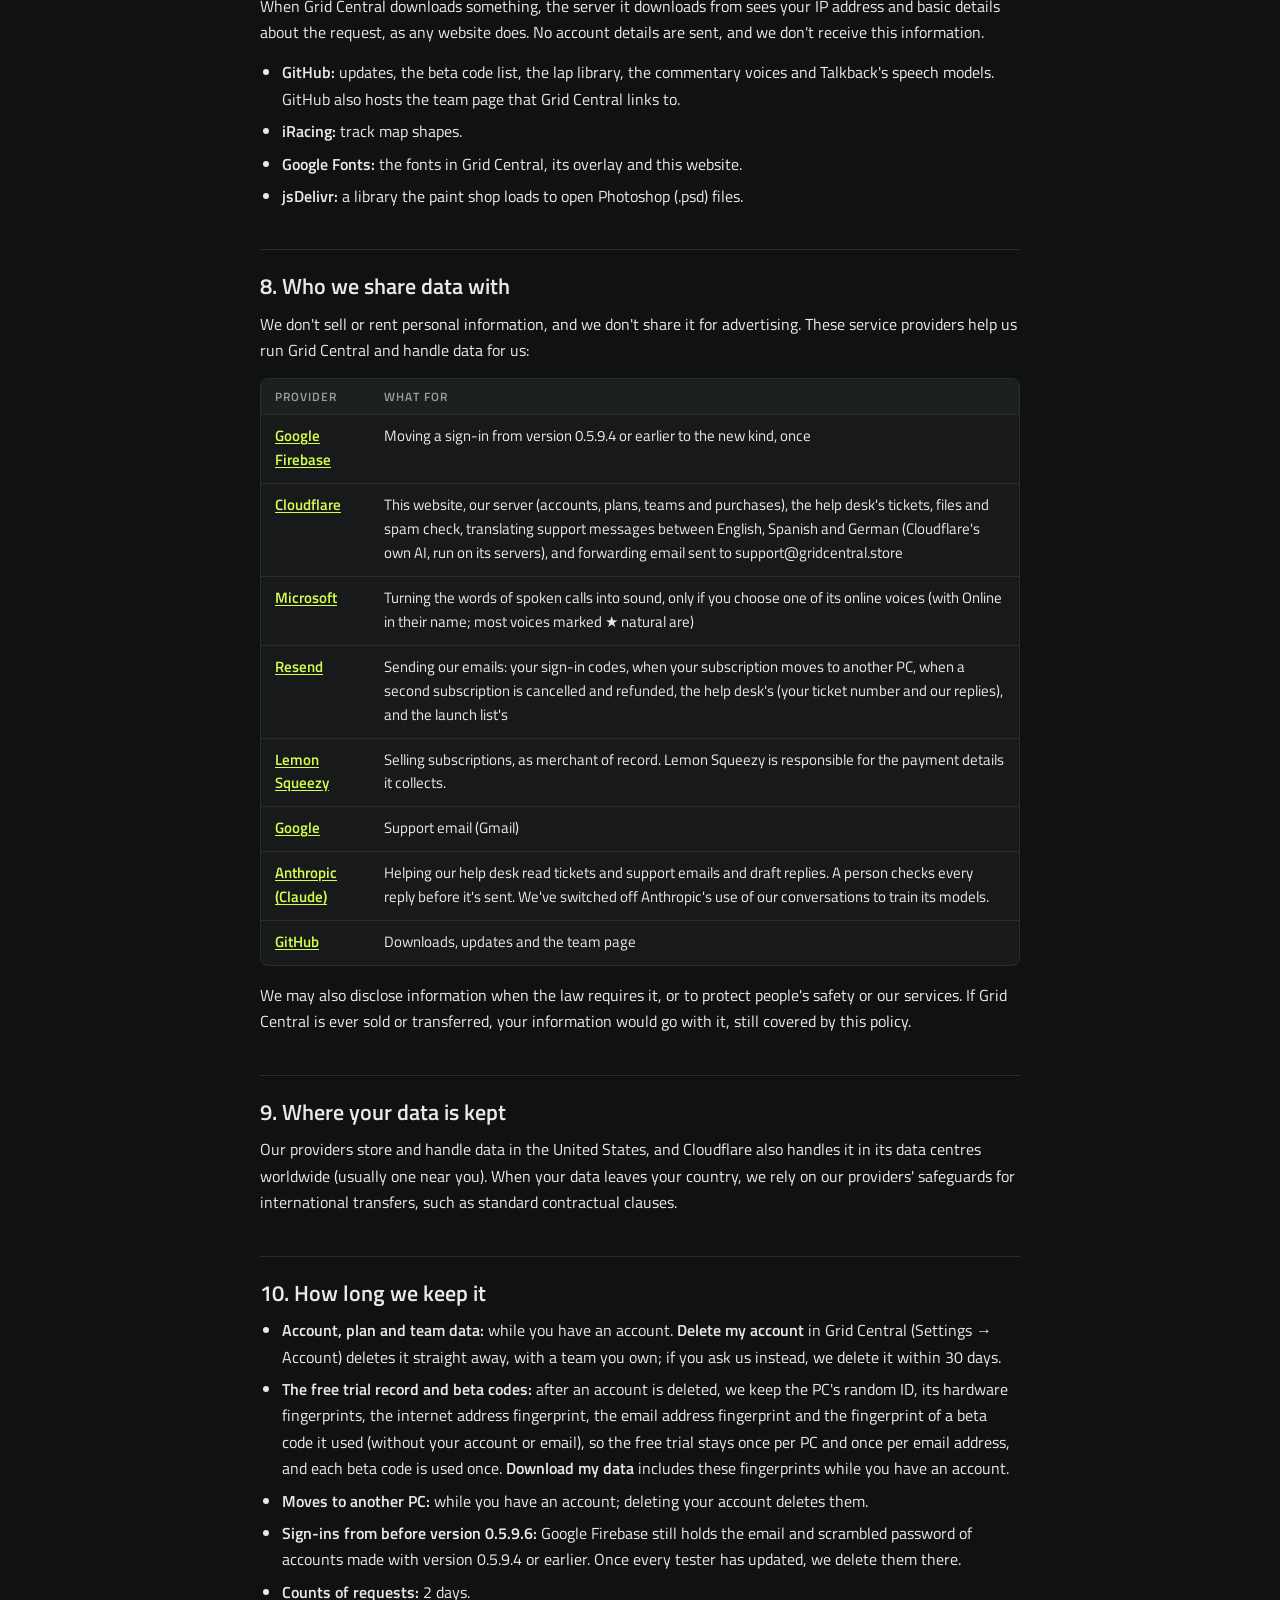
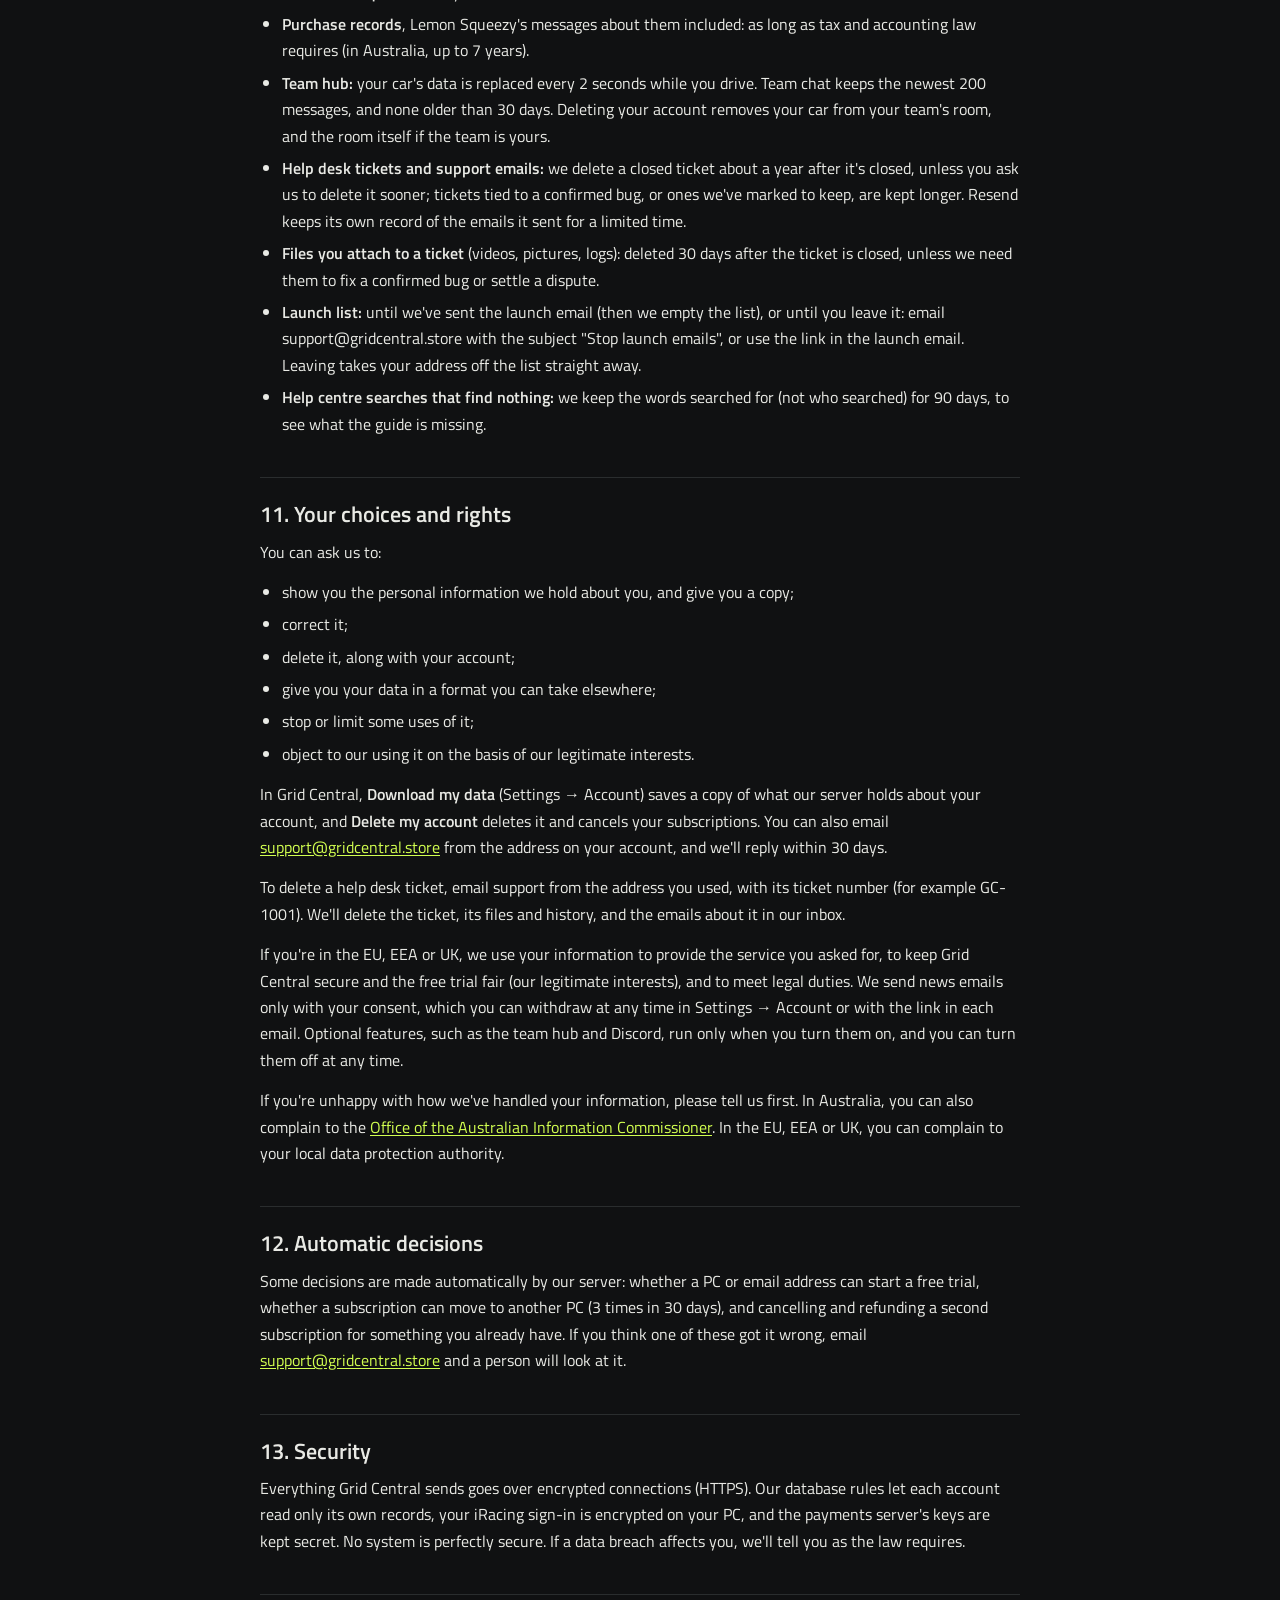
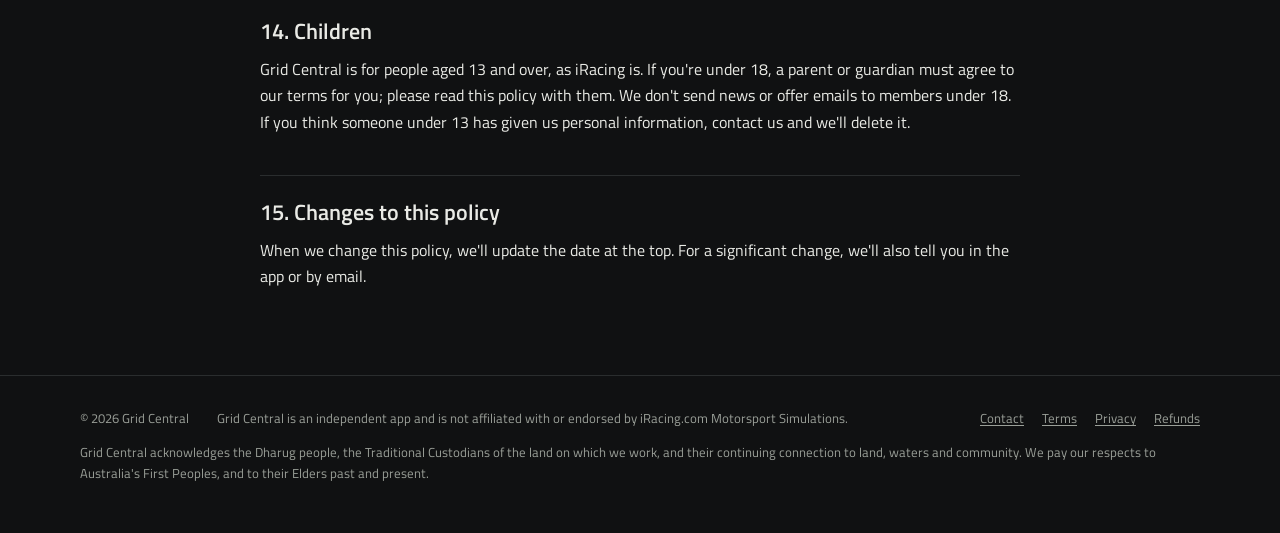
==== commit 307b502e: "Terms, refund and privacy pages: legal's entries 4 and 6 (the owner's go, 12 Nov 2026). Age 13+ with" ====
--- a/privacy.html
+++ b/privacy.html
@@ -171,6 +171,7 @@
       <tbody>
         <tr><th scope="row"><a href="https://firebase.google.com/support/privacy">Google Firebase</a></th><td data-label="What for">Moving a sign-in from version 0.5.9.4 or earlier to the new kind, once</td></tr>
         <tr><th scope="row"><a href="https://www.cloudflare.com/privacypolicy/">Cloudflare</a></th><td data-label="What for">This website, our server (accounts, plans, teams and purchases), the help desk's tickets, files and spam check, translating support messages between English, Spanish and German (Cloudflare's own AI, run on its servers), and forwarding email sent to support@gridcentral.store</td></tr>
+        <tr><th scope="row"><a href="https://privacy.microsoft.com/privacystatement">Microsoft</a></th><td data-label="What for">Turning the words of spoken calls into sound, only if you choose one of its online voices (with Online in their name; most voices marked ★ natural are)</td></tr>
         <tr><th scope="row"><a href="https://resend.com/legal/privacy-policy">Resend</a></th><td data-label="What for">Sending our emails: your sign-in codes, when your subscription moves to another PC, when a second subscription is cancelled and refunded, the help desk's (your ticket number and our replies), and the launch list's</td></tr>
         <tr><th scope="row"><a href="https://www.lemonsqueezy.com/privacy">Lemon Squeezy</a></th><td data-label="What for">Selling subscriptions, as merchant of record. Lemon Squeezy is responsible for the payment details it collects.</td></tr>
         <tr><th scope="row"><a href="https://policies.google.com/privacy">Google</a></th><td data-label="What for">Support email (Gmail)</td></tr>
@@ -182,7 +183,7 @@
   <p>We may also disclose information when the law requires it, or to protect people's safety or our services. If Grid Central is ever sold or transferred, your information would go with it, still covered by this policy.</p>
 
   <h2 id="where">9. Where your data is kept</h2>
-  <p>Our providers store and handle data in the United States and other countries. When your data leaves your country, we rely on our providers' safeguards for international transfers, such as standard contractual clauses.</p>
+  <p>Our providers store and handle data in the United States, and Cloudflare also handles it in its data centres worldwide (usually one near you). When your data leaves your country, we rely on our providers' safeguards for international transfers, such as standard contractual clauses.</p>
 
   <h2 id="how-long">10. How long we keep it</h2>
   <ul>
@@ -191,8 +192,8 @@
     <li><strong>Moves to another PC:</strong> while you have an account; deleting your account deletes them.</li>
     <li><strong>Sign-ins from before version 0.5.9.6:</strong> Google Firebase still holds the email and scrambled password of accounts made with version 0.5.9.4 or earlier. Once every tester has updated, we delete them there.</li>
     <li><strong>Counts of requests:</strong> 2 days.</li>
-    <li><strong>Purchase records</strong>, Lemon Squeezy's messages about them included: as long as tax and accounting law requires (in Australia, generally 5 years).</li>
-    <li><strong>Team hub:</strong> your car's data is replaced every 2 seconds while you drive. Team chat stays in the team's room until you ask us to delete it. Deleting your account removes your car from your team's room, and the room itself if the team is yours.</li>
+    <li><strong>Purchase records</strong>, Lemon Squeezy's messages about them included: as long as tax and accounting law requires (in Australia, up to 7 years).</li>
+    <li><strong>Team hub:</strong> your car's data is replaced every 2 seconds while you drive. Team chat keeps the newest 200 messages, and none older than 30 days. Deleting your account removes your car from your team's room, and the room itself if the team is yours.</li>
     <li><strong>Help desk tickets and support emails:</strong> we delete a closed ticket about a year after it's closed, unless you ask us to delete it sooner; tickets tied to a confirmed bug, or ones we've marked to keep, are kept longer. Resend keeps its own record of the emails it sent for a limited time.</li>
     <li><strong>Files you attach to a ticket</strong> (videos, pictures, logs): deleted 30 days after the ticket is closed, unless we need them to fix a confirmed bug or settle a dispute.</li>
     <li><strong>Launch list:</strong> until we've sent the launch email (then we empty the list), or until you leave it: email support@gridcentral.store with the subject "Stop launch emails", or use the link in the launch email. Leaving takes your address off the list straight away.</li>
@@ -205,20 +206,25 @@
     <li>show you the personal information we hold about you, and give you a copy;</li>
     <li>correct it;</li>
     <li>delete it, along with your account;</li>
-    <li>stop or limit some uses of it.</li>
+    <li>give you your data in a format you can take elsewhere;</li>
+    <li>stop or limit some uses of it;</li>
+    <li>object to our using it on the basis of our legitimate interests.</li>
   </ul>
   <p>In Grid Central, <strong>Download my data</strong> (Settings → Account) saves a copy of what our server holds about your account, and <strong>Delete my account</strong> deletes it and cancels your subscriptions. You can also email <a href="mailto:support@gridcentral.store">support@gridcentral.store</a> from the address on your account, and we'll reply within 30 days.</p>
   <p>To delete a help desk ticket, email support from the address you used, with its ticket number (for example GC-1001). We'll delete the ticket, its files and history, and the emails about it in our inbox.</p>
-  <p>If you're in the EU, EEA or UK, we use your information to provide the service you asked for, to keep Grid Central secure and the free trial fair (our legitimate interests), and to meet legal duties. Optional features, such as the team hub and Discord, run only when you turn them on, and you can turn them off at any time.</p>
+  <p>If you're in the EU, EEA or UK, we use your information to provide the service you asked for, to keep Grid Central secure and the free trial fair (our legitimate interests), and to meet legal duties. We send news emails only with your consent, which you can withdraw at any time in Settings → Account or with the link in each email. Optional features, such as the team hub and Discord, run only when you turn them on, and you can turn them off at any time.</p>
   <p>If you're unhappy with how we've handled your information, please tell us first. In Australia, you can also complain to the <a href="https://www.oaic.gov.au/">Office of the Australian Information Commissioner</a>. In the EU, EEA or UK, you can complain to your local data protection authority.</p>
 
-  <h2 id="security">12. Security</h2>
+  <h2 id="automatic">12. Automatic decisions</h2>
+  <p>Some decisions are made automatically by our server: whether a PC or email address can start a free trial, whether a subscription can move to another PC (3 times in 30 days), and cancelling and refunding a second subscription for something you already have. If you think one of these got it wrong, email <a href="mailto:support@gridcentral.store">support@gridcentral.store</a> and a person will look at it.</p>
+
+  <h2 id="security">13. Security</h2>
   <p>Everything Grid Central sends goes over encrypted connections (HTTPS). Our database rules let each account read only its own records, your iRacing sign-in is encrypted on your PC, and the payments server's keys are kept secret. No system is perfectly secure. If a data breach affects you, we'll tell you as the law requires.</p>
 
-  <h2 id="children">13. Children</h2>
-  <p>Grid Central is for adults: you must be 18 or older to use it. If you think someone under 18 has given us personal information, contact us and we'll delete it.</p>
-
-  <h2 id="changes">14. Changes to this policy</h2>
+  <h2 id="children">14. Children</h2>
+  <p>Grid Central is for people aged 13 and over, as iRacing is. If you're under 18, a parent or guardian must agree to our terms for you; please read this policy with them. We don't send news or offer emails to members under 18. If you think someone under 13 has given us personal information, contact us and we'll delete it.</p>
+
+  <h2 id="changes">15. Changes to this policy</h2>
   <p>When we change this policy, we'll update the date at the top. For a significant change, we'll also tell you in the app or by email.</p>
 </main>
 
